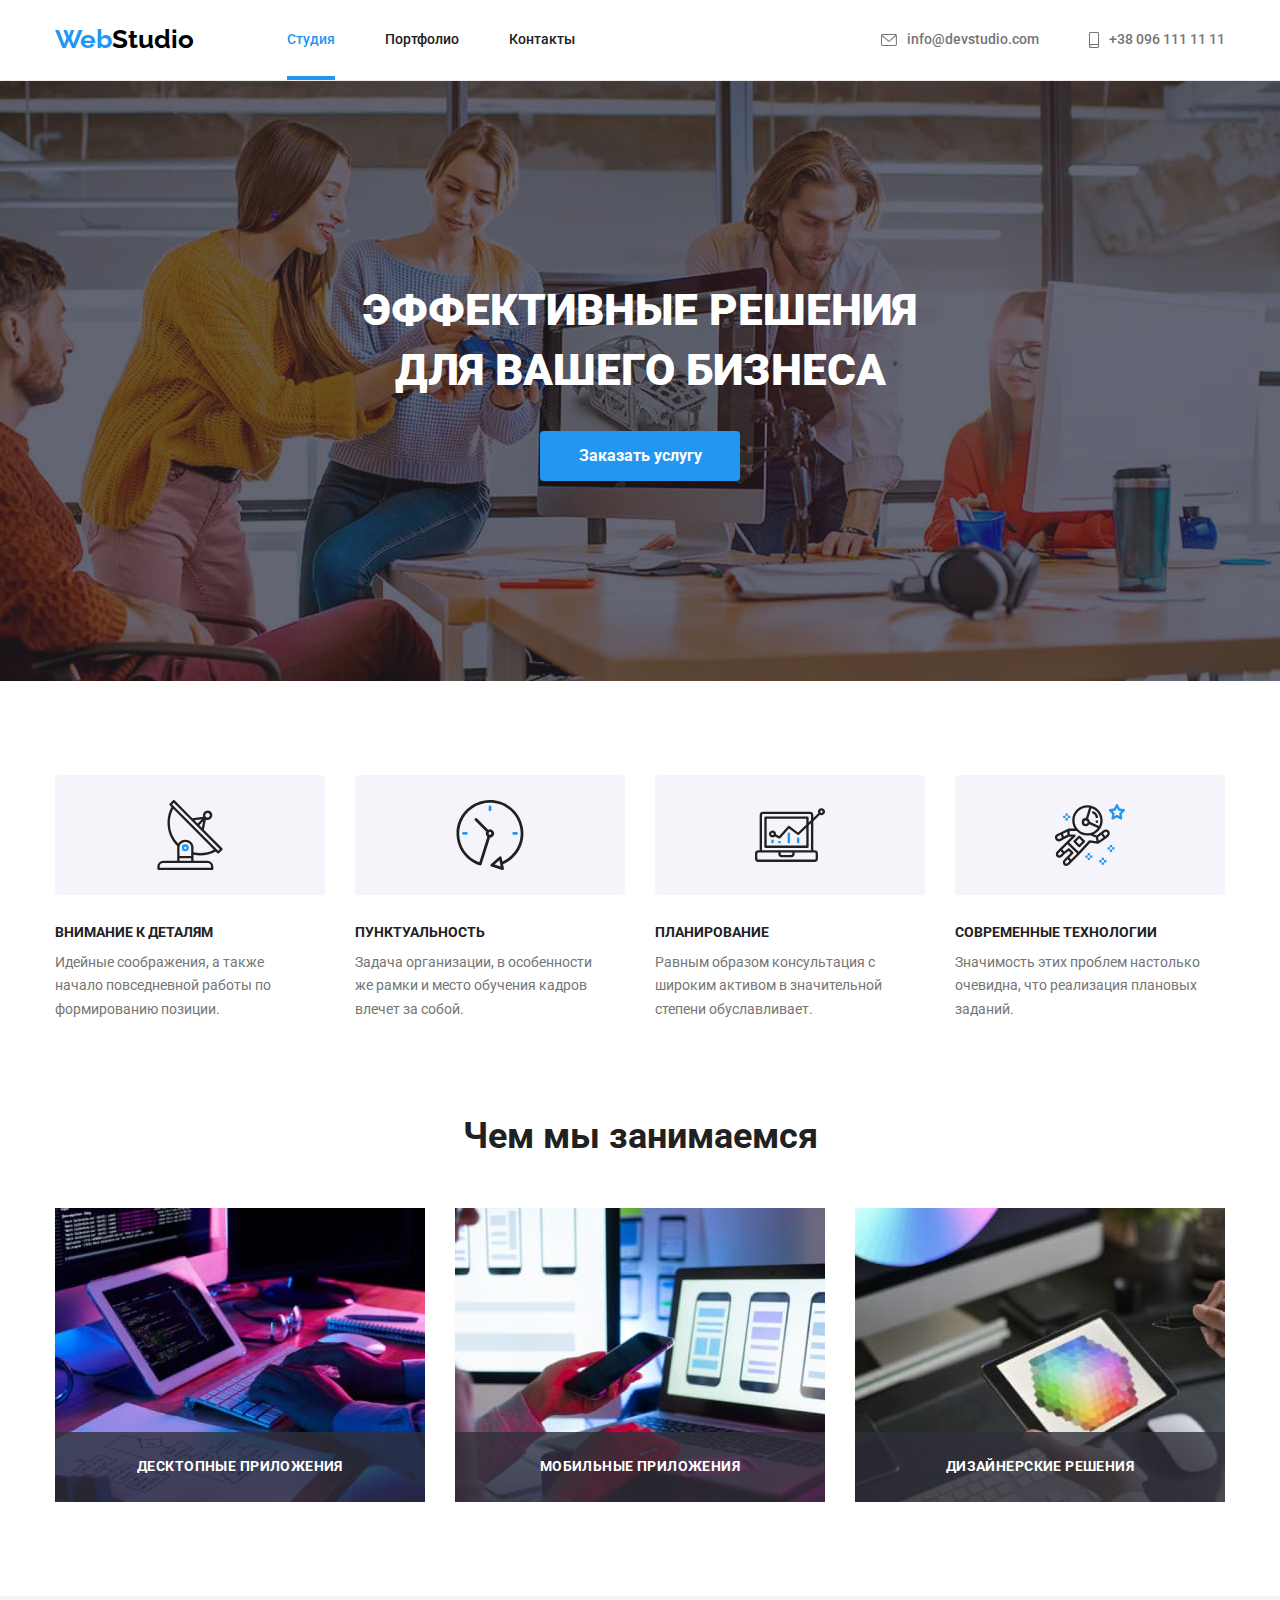
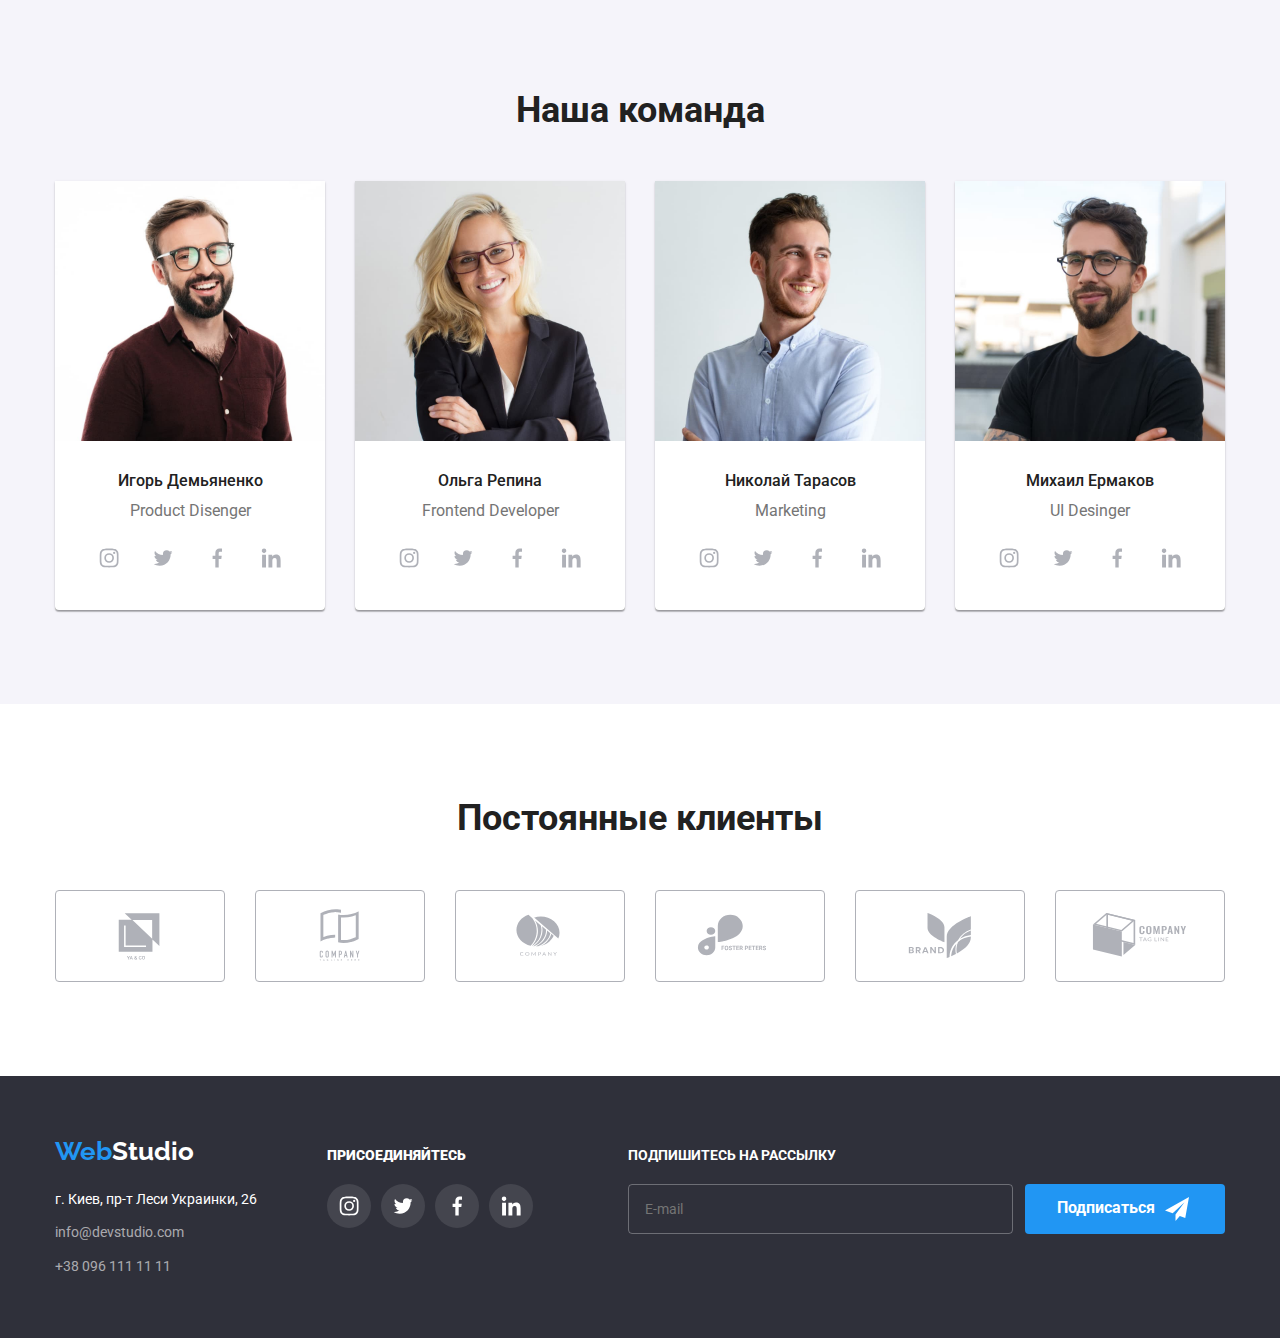
==== index.html @ d2ac19b8 "Initial commit" ====
<!DOCTYPE html>
<html lang="ru">
  <head>
    <meta charset="UTF-8" />
    <meta http-equiv="X-UA-Compatible" content="IE=edge" />
    <meta name="viewport" content="width=device-width, initial-scale=1.0" />
    <title>Studio</title>
    <link
      rel="stylesheet"
      href="https://cdnjs.cloudflare.com/ajax/libs/modern-normalize/1.0.0/modern-normalize.min.css"
    />
    <link rel="stylesheet" href="./css/main.min.css" />
    <link rel="preconnect" href="https://fonts.googleapis.com" />
    <link rel="preconnect" href="https://fonts.gstatic.com" crossorigin />
    <link
      href="https://fonts.googleapis.com/css2?family=Raleway:wght@700&family=Roboto:wght@400;500;700;900&display=swap"
      rel="stylesheet"
    />
  </head>

  <body data-body>
    <!--top line-->
    <header>
      <div class="container">
        <div class="logotype">
          <a href="./index.html" class="link"
            ><span class="logotype__logo">Web</span
            ><span class="logotype__type">Studio</span></a
          >
        </div>
        <nav class="nav">
          <ul class="nav__list list">
            <li class="nav__item">
              <a href="./index.html" class="nav__link link current">Студия</a>
            </li>
            <li class="nav__item">
              <a href="./portfolio.html" class="nav__link link">Портфолио</a>
            </li>
            <li class="nav__item">
              <a href="#" class="nav__link link">Контакты</a>
            </li>
          </ul>
        </nav>
        <ul class="contact list">
          <li class="contact__item">
            <a href="mailto:info@devstudio.com" class="contact__link link">
              <svg class="envelope">
                <use href="./imges/icons.svg#icon-envelope"></use>
              </svg>
              info@devstudio.com</a
            >
          </li>
          <li class="contact__item">
            <a href="tel:+380961111111" class="contact__link link">
              <svg class="smartphone">
                <use href="./imges/icons.svg#icon-smartphone"></use>
              </svg>
              +38 096 111 11 11</a
            >
          </li>
        </ul>
      </div>
    </header>
    <!--main-->
    <main>
      <!--hat-->
      <section class="hat">
        <div class="container">
          <h1 class="hat__title">
            Эффективные решения<br />
            для вашего бизнеса
          </h1>
          <button type="button" class="btn" data-modal-open>
            Заказать услугу
          </button>
        </div>
      </section>
      <!-- Modal window -->
      <div class="backdrop is-hidden" data-modal>
        <div class="modal">
          <p class="modal__title">Оставьте свои данные, мы вам перезвоним</p>
          <button type="button" class="icon-close-btn" data-modal-close>
            <svg width="11" height="11" class="icon-close">
              <use href="./imges/icons.svg#icon-close"></use>
            </svg>
          </button>

          <!-- modal form -->

          <form class="modal-form">
            <ul class="list">
              <li class="list__form">
                <div class="form">
                  <label for="name" class="form__lbl">Имя</label>

                  <input
                    type="text"
                    name="user-name"
                    id="name"
                    class="form__inp"
                    placeholder=" "
                    required
                  />

                  <svg class="form__input-icon">
                    <use href="./imges/icons.svg#user"></use>
                  </svg>
                </div>
              </li>
              <li class="list__form">
                <div class="form">
                  <label for="phone" class="form__lbl">Телефон</label>

                  <input
                    type="tel"
                    name="user-phone"
                    id="phone"
                    class="form__inp"
                    placeholder=" "
                    required
                  />

                  <svg class="form__input-icon">
                    <use href="./imges/icons.svg#tel"></use>
                  </svg>
                </div>
              </li>
              <li class="list__form">
                <div class="form">
                  <label for="mail" class="form__lbl">Почта</label>

                  <input
                    type="email"
                    name="user-mail"
                    id="mail"
                    class="form__inp"
                    placeholder=" "
                  />

                  <svg class="form__input-icon">
                    <use href="./imges/icons.svg#mail-1"></use>
                  </svg>
                </div>
              </li>
              <li class="list__form">
                <div class="form textarea">
                  <label for="comments" class="form__lbl">Коментарии</label>
                  <textarea
                    id="comments"
                    name="comments"
                    class="form__inp textarea"
                    placeholder="Введите текст"
                  ></textarea>
                </div>
              </li>
            </ul>
            <label class="agreement">
              <input
                type="checkbox"
                name="agreement"
                class="agreement__inp visually-hidden"
              />
              <span class="agreement__custom-check">
                <svg class="agreement__icon" width="15" height="14">
                  <use class="icon-check" href="./imges/icons.svg#birdie"></use>
                </svg>
              </span>
              <span class="agreement__txt">
                Соглашаюсь с рассылкой и принимаю
                <span
                  ><a href="#" class="agreement__link"
                    >Условия договора</a
                  ></span
                ></span
              ></label
            >
            <button type="submit" class="btn btn__sbmt">Отправить</button>
          </form>
        </div>
      </div>
      <!--peculiarities-->
      <section class="peculiarities section">
        <div class="container">
          <h2 hidden>peculiarities</h2>
          <ul class="list grid">
            <li class="grid__item">
              <div class="peculiarities__icon-bg">
                <svg class="peculiarities__icon">
                  <use href="./imges/icons.svg#icon-antenna"></use>
                </svg>
              </div>
              <h3 class="peculiarities__title">Внимание к деталям</h3>
              <p>
                Идейные соображения, а также<br />
                начало повседневной работы по формированию позиции.
              </p>
            </li>
            <li class="grid__item">
              <div class="peculiarities__icon-bg">
                <svg class="peculiarities__icon">
                  <use href="./imges/icons.svg#icon-clock"></use>
                </svg>
              </div>
              <h3 class="peculiarities__title">Пунктуальность</h3>
              <p>
                Задача организации, в особенности<br />
                же рамки и место обучения кадров<br />
                влечет за собой.
              </p>
            </li>
            <li class="grid__item">
              <div class="peculiarities__icon-bg">
                <svg class="peculiarities__icon">
                  <use href="./imges/icons.svg#icon-diagram"></use>
                </svg>
              </div>
              <h3 class="peculiarities__title">Планирование</h3>
              <p>
                Равным образом консультация с широким активом в значительной
                степени обуславливает.
              </p>
            </li>
            <li class="grid__item">
              <div class="peculiarities__icon-bg">
                <svg class="peculiarities__icon">
                  <use href="./imges/icons.svg#icon-astronaut"></use>
                </svg>
              </div>
              <h3 class="peculiarities__title">Современные технологии</h3>
              <p>
                Значимость этих проблем настолько очевидна, что реализация
                плановых заданий.
              </p>
            </li>
          </ul>
        </div>
      </section>
      <!--What are we doing-->
      <section class="doing">
        <div class="container">
          <h2 class="doing__title">Чем мы занимаемся</h2>
          <ul class="list grid">
            <li class="grid__item doing__item">
              <img
                src="./imges/what-are-we-doing/box_1.jpg"
                alt="box_1"
                width="370"
                height="294"
              />
              <p class="doing__text">Десктопные приложения</p>
            </li>
            <li class="grid__item doing__item">
              <img
                src="./imges/what-are-we-doing/box_2.jpg"
                alt="box_2"
                width="370"
                height="294"
              />
              <p class="doing__text">Мобильные приложения</p>
            </li>
            <li class="grid__item doing__item">
              <img
                src="./imges/what-are-we-doing/box_3.jpg"
                alt="box_3"
                width="370"
                height="294"
              />
              <p class="doing__text">Дизайнерские решения</p>
            </li>
          </ul>
        </div>
      </section>
      <!--our team-->
      <section class="team section">
        <div class="container">
          <h2 class="team__title">Наша команда</h2>
          <ul class="list grid">
            <li class="grid__item">
              <article class="card">
                <div class="card__thumb">
                  <img
                    src="./imges/team/img-1.jpg"
                    alt="team_1"
                    width="270"
                    height="260"
                  />
                </div>
                <div class="card__content">
                  <h3 class="card__title">Игорь Демьяненко</h3>
                  <p lang="en" class="card__txt">Product Disenger</p>
                  <ul class="social list">
                    <li class="social__item">
                      <a
                        href="instagram"
                        class="social__link"
                        aria-label="instagram"
                        ><svg class="social__icon">
                          <use
                            href="./imges/icons.svg#icon-instagram"
                          ></use></svg
                      ></a>
                    </li>
                    <li class="social__item">
                      <a
                        href="twitter"
                        class="social__link"
                        aria-label="link twitter"
                        ><svg class="social__icon">
                          <use href="./imges/icons.svg#icon-twitter"></use></svg
                      ></a>
                    </li>
                    <li class="social__item">
                      <a
                        href="facebook"
                        class="social__link"
                        aria-label="link facebook"
                        ><svg class="social__icon">
                          <use
                            href="./imges/icons.svg#icon-facebook"
                          ></use></svg
                      ></a>
                    </li>
                    <li class="social__item">
                      <a
                        href="linkedin"
                        class="social__link"
                        aria-label="link linkedin"
                        ><svg class="social__icon">
                          <use
                            href="./imges/icons.svg#icon-linkedin"
                          ></use></svg
                      ></a>
                    </li>
                  </ul>
                </div>
              </article>
            </li>
            <li class="grid__item">
              <article class="card">
                <div class="card__thumb">
                  <img
                    src="./imges/team/img-2.jpg"
                    alt="team_2"
                    width="270"
                    height="260"
                  />
                </div>
                <div class="card__content">
                  <h3 class="card__title">Ольга Репина</h3>
                  <p lang="en" class="card__txt">Frontend Developer</p>
                  <ul class="social list">
                    <li class="social__item">
                      <a
                        href="instagram"
                        class="social__link"
                        aria-label="instagram"
                        ><svg class="social__icon">
                          <use
                            href="./imges/icons.svg#icon-instagram"
                          ></use></svg
                      ></a>
                    </li>
                    <li class="social__item">
                      <a
                        href="twitter"
                        class="social__link"
                        aria-label="twitter"
                        ><svg class="social__icon">
                          <use href="./imges/icons.svg#icon-twitter"></use></svg
                      ></a>
                    </li>
                    <li class="social__item">
                      <a
                        href="facebook"
                        class="social__link"
                        aria-label="facebook"
                        ><svg class="social__icon">
                          <use
                            href="./imges/icons.svg#icon-facebook"
                          ></use></svg
                      ></a>
                    </li>
                    <li class="social__item">
                      <a
                        href="linkedin"
                        class="social__link"
                        aria-label="linkedin"
                        ><svg class="social__icon">
                          <use
                            href="./imges/icons.svg#icon-linkedin"
                          ></use></svg
                      ></a>
                    </li>
                  </ul>
                </div>
              </article>
            </li>
            <li class="grid__item">
              <article class="card">
                <div class="card__thumb">
                  <img
                    src="./imges/team/img-3.jpg"
                    alt="team_3"
                    width="270"
                    height="260"
                  />
                </div>
                <div class="card__content">
                  <h3 class="card__title">Николай Тарасов</h3>
                  <p lang="en" class="card__txt">Marketing</p>
                  <ul class="social list">
                    <li class="social__item">
                      <a
                        href="instagram"
                        class="social__link"
                        aria-label="instagram"
                        ><svg class="social__icon">
                          <use
                            href="./imges/icons.svg#icon-instagram"
                          ></use></svg
                      ></a>
                    </li>
                    <li class="social__item">
                      <a
                        href="twitter"
                        class="social__link"
                        aria-label="twitter"
                        ><svg class="social__icon">
                          <use href="./imges/icons.svg#icon-twitter"></use></svg
                      ></a>
                    </li>
                    <li class="social__item">
                      <a
                        href="facebook"
                        class="social__link"
                        aria-label="facebook"
                        ><svg class="social__icon">
                          <use
                            href="./imges/icons.svg#icon-facebook"
                          ></use></svg
                      ></a>
                    </li>
                    <li class="social__item">
                      <a
                        href="linkedin"
                        class="social__link"
                        aria-label="linkedin"
                        ><svg class="social__icon">
                          <use
                            href="./imges/icons.svg#icon-linkedin"
                          ></use></svg
                      ></a>
                    </li>
                  </ul>
                </div>
              </article>
            </li>
            <li class="grid__item">
              <article class="card">
                <div class="card__thumb">
                  <img
                    src="./imges/team/img-4.jpg"
                    alt="team_4"
                    width="270"
                    height="260"
                  />
                </div>
                <div class="card__content">
                  <h3 class="card__title">Михаил Ермаков</h3>
                  <p lang="en" class="card__txt">UI Desinger</p>
                  <ul class="social list">
                    <li class="social__item">
                      <a
                        href="instagram"
                        class="social__link"
                        aria-label="instagram"
                        ><svg class="social__icon">
                          <use
                            href="./imges/icons.svg#icon-instagram"
                          ></use></svg
                      ></a>
                    </li>
                    <li class="social__item">
                      <a
                        href="twitter"
                        class="social__link"
                        aria-label="twitter"
                        ><svg class="social__icon">
                          <use href="./imges/icons.svg#icon-twitter"></use></svg
                      ></a>
                    </li>
                    <li class="social__item">
                      <a
                        href="facebook"
                        class="social__link"
                        aria-label="facebook"
                        ><svg class="social__icon">
                          <use
                            href="./imges/icons.svg#icon-facebook"
                          ></use></svg
                      ></a>
                    </li>
                    <li class="social__item">
                      <a
                        href="linkedin"
                        class="social__link"
                        aria-label="linkedin"
                        ><svg class="social__icon">
                          <use
                            href="./imges/icons.svg#icon-linkedin"
                          ></use></svg
                      ></a>
                    </li>
                  </ul>
                </div>
              </article>
            </li>
          </ul>
        </div>
      </section>
      <!-- our clients -->
      <section class="clients section">
        <div class="container">
          <h2 class="clients__title">Постоянные клиенты</h2>
          <ul class="list grid grid__clients">
            <li class="grid__item">
              <a href="" class="clients__link" aria-label="партнер"
                ><svg class="clients__icon">
                  <use href="./imges/icons.svg#icon-logo-1"></use></svg
              ></a>
            </li>
            <li class="grid__item">
              <a href="" class="clients__link" aria-label="партнер"
                ><svg class="clients__icon">
                  <use href="./imges/icons.svg#icon-logo-2"></use></svg
              ></a>
            </li>
            <li class="grid__item">
              <a href="" class="clients__link" aria-label="партнер"
                ><svg class="clients__icon">
                  <use href="./imges/icons.svg#icon-logo-3"></use></svg
              ></a>
            </li>
            <li class="grid__item">
              <a href="" class="clients__link" aria-label="партнер"
                ><svg class="clients__icon">
                  <use href="./imges/icons.svg#icon-logo-4"></use></svg
              ></a>
            </li>
            <li class="grid__item">
              <a href="" class="clients__link" aria-label="партнер"
                ><svg class="clients__icon">
                  <use href="./imges/icons.svg#icon-logo-5"></use></svg
              ></a>
            </li>
            <li class="grid__item">
              <a href="" class="clients__link" aria-label="партнер"
                ><svg class="clients__icon">
                  <use href="./imges/icons.svg#icon-logo-6"></use></svg
              ></a>
            </li>
          </ul>
        </div>
      </section>
    </main>
    <!-- footer -->
    <footer class="foot">
      <div class="container foot__container">
        <div>
          <div class="logotype foot__logotype">
            <a href="./index.html" class="link"
              ><span class="logotype__logo">Web</span
              ><span class="logotype__type">Studio</span></a
            >
          </div>
          <address>
            <ul class="foot__list list">
              <li class="foot__adr">г. Киев, пр-т Леси Украинки, 26</li>
              <li>
                <a href="mailto:info@devstudio.com" class="foot__link link"
                  >info@devstudio.com</a
                >
              </li>
              <li>
                <a href="tel:+380961111111" class="foot__link link"
                  >+38 096 111 11 11</a
                >
              </li>
            </ul>
          </address>
        </div>
        <div class="join">
          <strong class="join__title">Присоединяйтесь</strong>
          <ul class="social list">
            <li class="social__item">
              <a href="instagram" class="social__link" aria-label="instagram"
                ><svg class="social__icon">
                  <use href="./imges/icons.svg#icon-instagram"></use></svg
              ></a>
            </li>
            <li class="social__item">
              <a href="twitter" class="social__link" aria-label="twitter"
                ><svg class="social__icon">
                  <use href="./imges/icons.svg#icon-twitter"></use></svg
              ></a>
            </li>
            <li class="social__item">
              <a href="facebook" class="social__link" aria-label="facebook"
                ><svg class="social__icon">
                  <use href="./imges/icons.svg#icon-facebook"></use></svg
              ></a>
            </li>
            <li class="social__item">
              <a href="linkedin" class="social__link" aria-label="linkedin"
                ><svg class="social__icon">
                  <use href="./imges/icons.svg#icon-linkedin"></use></svg
              ></a>
            </li>
          </ul>
        </div>
        <div class="subscribe">
          <label for="subscribe" class="subscribe__title"
            >Подпишитесь на рассылку</label
          >
          <form>
            <ul class="subscribe__list list">
              <li>
                <input
                  class="subscribe__mail"
                  type="email"
                  name="user-mail"
                  id="subscribe"
                  placeholder="E-mail"
                  required
                />
              </li>
              <li>
                <button type="submit" class="btn btn__subscribe">
                  <span>Подписаться</span>
                  <svg class="btn__icon">
                    <use href="./imges/icons.svg#icon-send"></use>
                  </svg>
                </button>
              </li>
            </ul>
          </form>
        </div>
      </div>
    </footer>
    <script src="./js/modal.js"></script>
  </body>
</html>
---- css/main.min.css ----
:root{--bcg-dark: #2F303A;--bcg-light: #F5F4FA;--titl-cl: #212121;--txt-cl: #757575;--accent: #2196F3;--primery-cl: #FFFFFF;--accent-second: #000000;--btn-hover: #188CE8;--icon-cl: #AFB1B8;--gr-cl: rgba(47, 48, 58, 0.4);--modal-br-cl: rgba(33, 33, 33, 0.2);--item: 3;--card-gap: 30px}.grid{display:-webkit-box;display:-ms-flexbox;display:flex;-ms-flex-wrap:wrap;flex-wrap:wrap;gap:var(--card-gap)}.grid__item{-ms-flex-preferred-size:calc((100% - ((var(--item)) - 1)*var(--card-gap))/var(--item));flex-basis:calc((100% - ((var(--item)) - 1)*var(--card-gap))/var(--item));background-color:var(--primery-cl)}.visually-hidden{position:absolute;white-space:nowrap;width:1px;height:1px;overflow:hidden;border:0;padding:0;clip:rect(0 0 0 0);-webkit-clip-path:inset(50%);clip-path:inset(50%);margin:-1px}.link{text-decoration:none}.list{list-style:none;padding-left:0}h1,h2,h3,p,ul{margin:0}.no-scroll{overflow:hidden}img{display:block;max-width:100%;height:auto}.container{width:1200px;margin:0 auto;padding-left:15px;padding-right:15px}.section{padding-top:94px;padding-bottom:94px}body{font-family:Roboto,sans-serif;font-weight:400;font-size:14px;line-height:1.7;color:var(--txt-cl)}.btn{display:block;color:var(--primery-cl);background-color:var(--accent);font-weight:700;font-size:16px;line-height:1.9;width:200px;height:50px;margin-left:auto;margin-right:auto;padding:10px 32px;border-radius:4px;border:none;-webkit-transition-property:background-color;transition-property:background-color;-webkit-transition-duration:250ms;transition-duration:250ms;-webkit-transition-timing-function:cubic-bezier(0.4, 0, 0.2, 1);transition-timing-function:cubic-bezier(0.4, 0, 0.2, 1)}.btn:hover,.btn:focus{background-color:var(--btn-hover);cursor:pointer}.btn__icon{width:24px;height:24px;fill:var(--primery-cl)}.btn__sbmt{margin:30px auto;padding:10px 55px}.btn__subscribe{display:-webkit-box;display:-ms-flexbox;display:flex;-webkit-box-align:center;-ms-flex-align:center;align-items:center;gap:10px}.backdrop{position:fixed;top:0;left:0;width:100%;height:100%;background-color:rgba(0,0,0,.1);opacity:1;-webkit-transition-property:opacity,visibility;transition-property:opacity,visibility;-webkit-transition-duration:250ms;transition-duration:250ms;-webkit-transition-timing-function:cubic-bezier(0.4, 0, 0.2, 1);transition-timing-function:cubic-bezier(0.4, 0, 0.2, 1)}.backdrop.is-hidden{opacity:0;visibility:hidden;pointer-events:none}.modal{position:absolute;top:50%;left:50%;-webkit-transform:translate(-50%, -50%);transform:translate(-50%, -50%);width:528px;height:581px;padding:40px;background-color:var(--primery-cl);-webkit-box-shadow:0px 4px 4px rgba(0,0,0,.25);box-shadow:0px 4px 4px rgba(0,0,0,.25);border-radius:4px}.modal__title{margin-bottom:30px;font-weight:700;font-size:20px;line-height:1.15;text-align:center;letter-spacing:.03em;color:var(--titl-cl)}.icon-close-btn{position:absolute;top:0;right:0;width:30px;height:30px;margin:8px;display:-webkit-box;display:-ms-flexbox;display:flex;-webkit-box-pack:center;-ms-flex-pack:center;justify-content:center;-webkit-box-align:center;-ms-flex-align:center;align-items:center;padding:0;fill:#000;background-color:var(--primery-cl);border-radius:50%;border:1px solid rgba(0,0,0,.1);-webkit-transition-property:fill;transition-property:fill;-webkit-transition-duration:250ms;transition-duration:250ms;-webkit-transition-timing-function:cubic-bezier(0.4, 0, 0.2, 1);transition-timing-function:cubic-bezier(0.4, 0, 0.2, 1)}.icon-close-btn:hover>.icon-close,.icon-close-btn:focus>.icon-close{fill:var(--btn-hover);cursor:pointer}.modal-form{position:relative}.form{position:relative;width:100%;height:40px}.form__lbl{position:absolute;top:-20px;left:0;z-index:1;font-size:12px}.list__form:not(last-child){margin-bottom:28px}.form__inp{width:100%;height:100%;padding-left:42px;border:1px solid var(--modal-br-cl);border-radius:4px;-webkit-transition-property:border;transition-property:border;-webkit-transition-duration:250ms;transition-duration:250ms;-webkit-transition-timing-function:cubic-bezier(0.4, 0, 0.2, 1);transition-timing-function:cubic-bezier(0.4, 0, 0.2, 1)}.form__inp:not(:-moz-placeholder-shown){border-color:var(--btn-hover);outline:rgba(0,0,0,0)}.form__inp:not(:-ms-input-placeholder){border-color:var(--btn-hover);outline:rgba(0,0,0,0)}.form__inp:hover,.form__inp:focus,.form__inp:not(:placeholder-shown){border-color:var(--btn-hover);outline:rgba(0,0,0,0)}.form__inp:hover+.form__input-icon,.form__inp:focus+.form__input-icon{fill:var(--btn-hover)}.form__input-icon{position:absolute;z-index:2;top:50%;left:12px;-webkit-transform:translateY(-50%);transform:translateY(-50%);width:18px;height:18px;-webkit-transition-property:fill;transition-property:fill;-webkit-transition-duration:250ms;transition-duration:250ms;-webkit-transition-timing-function:cubic-bezier(0.4, 0, 0.2, 1);transition-timing-function:cubic-bezier(0.4, 0, 0.2, 1)}.form.textarea{height:120px}.form__inp.textarea{height:100%;resize:none;padding:12px 16px}.agreement{margin-top:20px;height:24px;display:-webkit-box;display:-ms-flexbox;display:flex;-webkit-box-pack:center;-ms-flex-pack:center;justify-content:center;-webkit-box-align:center;-ms-flex-align:center;align-items:center;gap:5px}.agreement__txt{Font-size:14px;Line-height:1.7}.agreement__custom-check{display:-webkit-inline-box;display:-ms-inline-flexbox;display:inline-flex;-webkit-box-pack:center;-ms-flex-pack:center;justify-content:center;-webkit-box-align:center;-ms-flex-align:center;align-items:center;width:16px;height:15px;background-color:rgba(0,0,0,0);border:2px solid var(--titl-cl);border-radius:2px;-webkit-transition-property:border-color;transition-property:border-color;-webkit-transition-duration:250ms;transition-duration:250ms;-webkit-transition-timing-function:cubic-bezier(0.4, 0, 0.2, 1);transition-timing-function:cubic-bezier(0.4, 0, 0.2, 1)}.icon-check{fill:var(--primery-cl)}.agreement__inp:checked+.agreement__custom-check{background-color:var(--btn-hover);border:none}.agreement__inp:hover+.agreement__custom-check,.agreement__inp:focus+.agreement__custom-check{border-color:var(--btn-hover)}.agreement__link{color:var(--accent)}.logotype{margin-right:93px;font-family:"Raleway";font-style:normal;font-weight:700;font-size:26px;line-height:1.2}.logotype__logo{color:var(--accent)}.logotype__type{color:var(--accent-second)}.nav__list,.contact{font-weight:500;font-size:14px;line-height:1.14;display:-webkit-box;display:-ms-flexbox;display:flex;margin-top:0;margin-bottom:0}.contact__item{padding-top:32px;padding-bottom:32px}.contact__item:focus,.contact__item:hover{color:var(--accent);cursor:pointer}.nav__item:not(:last-child){margin-right:50px}.nav__item{position:relative;padding-top:32px;padding-bottom:32px}.nav__link{display:block;color:var(--titl-cl);-webkit-transition-property:color;transition-property:color;-webkit-transition-duration:250ms;transition-duration:250ms;-webkit-transition-timing-function:cubic-bezier(0.4, 0, 0.2, 1);transition-timing-function:cubic-bezier(0.4, 0, 0.2, 1)}.nav__link.current,.nav__link:hover,.nav__link:focus{color:var(--accent);cursor:pointer}.nav__link::after{content:"";display:none;width:100%;height:4px;position:absolute;bottom:0;background-color:var(--accent)}.current.nav__link::after{display:block}.contact{margin-left:auto}.contact__item:last-child{margin-left:50px}.contact__link{display:-webkit-box;display:-ms-flexbox;display:flex;-webkit-box-align:center;-ms-flex-align:center;align-items:center;color:inherit;-webkit-transition-property:color;transition-property:color;-webkit-transition-duration:250ms;transition-duration:250ms;-webkit-transition-timing-function:cubic-bezier(0.4, 0, 0.2, 1);transition-timing-function:cubic-bezier(0.4, 0, 0.2, 1);-webkit-transition-property:fill;transition-property:fill;transition-duration:250ms;transition-timing-function:cubic-bezier(0.4, 0, 0.2, 1)}.envelope{width:16px;height:12px;margin-right:10px;fill:currentColor}.smartphone{width:10px;height:16px;margin-right:10px;fill:currentColor}.social{display:-webkit-box;display:-ms-flexbox;display:flex;-webkit-box-pack:center;-ms-flex-pack:center;justify-content:center}.social__item:not(:last-child){margin-right:10px}.social__icon{width:20px;height:20px}.social__link{display:-webkit-box;display:-ms-flexbox;display:flex;-webkit-box-pack:center;-ms-flex-pack:center;justify-content:center;-webkit-box-align:center;-ms-flex-align:center;align-items:center;width:44px;height:44px;border-radius:50%;fill:var(--icon-cl);-webkit-transition-property:background-color;transition-property:background-color;-webkit-transition-duration:250ms;transition-duration:250ms;-webkit-transition-timing-function:cubic-bezier(0.4, 0, 0.2, 1);transition-timing-function:cubic-bezier(0.4, 0, 0.2, 1)}.social__link:hover,.social__link:focus,.foot .social__link:hover,.foot .social__link:focus{background-color:var(--accent);fill:var(--primery-cl)}.subscribe{margin-left:auto}.subscribe__title{display:block;padding-top:12px;margin-bottom:20px;color:var(--primery-cl);font-weight:700;font-size:14px;line-height:1.14;text-transform:uppercase}.subscribe__list{display:-webkit-box;display:-ms-flexbox;display:flex;-webkit-box-align:center;-ms-flex-align:center;align-items:center;gap:12px}.subscribe__mail{width:385px;height:50px;padding:12px 16px;border:1px solid rgba(255,255,255,.3);border-radius:4px;color:var(--primery-cl);background-color:rgba(0,0,0,0);-webkit-transition-property:border-color;transition-property:border-color;-webkit-transition-duration:250ms;transition-duration:250ms;-webkit-transition-timing-function:cubic-bezier(0.4, 0, 0.2, 1);transition-timing-function:cubic-bezier(0.4, 0, 0.2, 1)}.subscribe__mail:hover,.subscribe__mail:focus{border-color:var(--btn-hover);outline:rgba(0,0,0,0)}header{border-bottom:1px solid #ececec}header>.container{display:-webkit-box;display:-ms-flexbox;display:flex;-webkit-box-align:center;-ms-flex-align:center;align-items:center}.hat{padding-top:200px;padding-bottom:200px;text-align:center;max-width:1600px;margin-left:auto;margin-right:auto;background-color:var(--bcg-dark);background-image:-webkit-gradient(linear, left top, left bottom, from(var(--gr-cl)), to(var(--gr-cl))),url(../imges/hat/Img.jpg);background-image:linear-gradient(var(--gr-cl), var(--gr-cl)),url(../imges/hat/Img.jpg);background-position:center}.hat__title{color:var(--primery-cl);font-weight:900;font-size:44px;line-height:1.36;text-transform:uppercase;margin-bottom:30px}.peculiarities{--item: 4}.peculiarities__title{margin-bottom:10px;font-weight:700;font-size:14px;line-height:1.14;text-transform:uppercase;color:var(--titl-cl)}.peculiarities__icon-bg{display:-webkit-box;display:-ms-flexbox;display:flex;-webkit-box-align:center;-ms-flex-align:center;align-items:center;-webkit-box-pack:center;-ms-flex-pack:center;justify-content:center;height:120px;width:100%;margin-bottom:30px;background-color:var(--bcg-light);border-radius:4px}.peculiarities__icon{width:70px;height:70px}.doing{padding-bottom:94px}.doing__title{font-weight:700;font-size:36px;line-height:1.16;text-align:center;color:var(--titl-cl);margin-bottom:50px}.doing__item{position:relative}.doing__text{display:-webkit-box;display:-ms-flexbox;display:flex;-webkit-box-pack:center;-ms-flex-pack:center;justify-content:center;-webkit-box-align:center;-ms-flex-align:center;align-items:center;position:absolute;bottom:0;width:100%;height:70px;color:var(--primery-cl);font-weight:700;font-size:14px;line-height:1.1;letter-spacing:.03em;text-transform:uppercase;background-color:rgba(47,48,58,.8)}.team{--item: 4;background-color:var(--bcg-light)}.team__title{font-weight:700;font-size:36px;line-height:1.16;text-align:center;color:var(--titl-cl);margin-bottom:50px}.team .card{-webkit-box-shadow:0px 1px 3px rgba(0,0,0,.12),0px 1px 1px rgba(0,0,0,.14),0px 2px 1px rgba(0,0,0,.2);box-shadow:0px 1px 3px rgba(0,0,0,.12),0px 1px 1px rgba(0,0,0,.14),0px 2px 1px rgba(0,0,0,.2);border-radius:0px 0px 4px 4px}.card__content{text-align:center;padding-top:var(--card-gap);padding-bottom:var(--card-gap)}.card__title{font-weight:500;font-size:16px;line-height:1.2;color:var(--titl-cl)}.card__txt{font-weight:400;font-size:16px;line-height:1.2;margin-top:10px;margin-bottom:16px}.clients{--item: 6}.clients__title{margin-bottom:50px;font-weight:700;font-size:36px;line-height:1.16;text-align:center;color:var(--titl-cl)}.clients__icon{width:106px;height:60px;fill:currentColor}.clients__link{display:-webkit-box;display:-ms-flexbox;display:flex;-webkit-box-pack:center;-ms-flex-pack:center;justify-content:center;-webkit-box-align:center;-ms-flex-align:center;align-items:center;height:92px;color:var(--icon-cl);border:1px solid var(--icon-cl);border-radius:4px;-webkit-transition-property:сolor,border-color;transition-property:сolor,border-color;-webkit-transition-duration:250ms;transition-duration:250ms;-webkit-transition-timing-function:cubic-bezier(0.4, 0, 0.2, 1);transition-timing-function:cubic-bezier(0.4, 0, 0.2, 1)}.clients__link:hover,.clients__link:focus{color:var(--accent);border-color:var(--accent)}.foot{background-color:var(--bcg-dark);padding-top:60px;padding-bottom:60px}.foot__container{display:-webkit-box;display:-ms-flexbox;display:flex}.foot__logotype{margin:0;padding-bottom:20px}.foot .logotype__type{color:var(--primery-cl)}.foot__adr,.foot__link{font-style:normal;font-weight:400;font-size:14px;line-height:24px}.foot__list>li:not(:last-child){margin-bottom:9px}.foot__adr{color:var(--primery-cl)}.foot__link{color:rgba(255,255,255,.6)}.foot__link:hover,.foot__link:focus{color:var(--accent);cursor:pointer}.join{margin-left:70px;color:var(--primery-cl);font-weight:700;font-size:14px;line-height:1.14;text-transform:uppercase}.join__title{display:block;padding-top:12px;margin-bottom:20px}.foot .social__link{fill:var(--primery-cl);background-color:rgba(255,255,255,.1)}.filters{display:-webkit-box;display:-ms-flexbox;display:flex;-webkit-box-pack:center;-ms-flex-pack:center;justify-content:center;margin:0 auto;padding-bottom:16px;width:610px}.filters__item:not(:last-child){margin-right:8px}.filters__btn{font-weight:500;font-size:16px;line-height:1.6;color:var(--titl-cl);background-color:var(--bcg-light);border:none;border-radius:4px;padding:6px 22px;-webkit-transition-property:сolor,background-color,-webkit-box-shadow;transition-property:сolor,background-color,-webkit-box-shadow;transition-property:сolor,background-color,box-shadow;transition-property:сolor,background-color,box-shadow,-webkit-box-shadow;-webkit-transition-duration:250ms;transition-duration:250ms;-webkit-transition-timing-function:cubic-bezier(0.4, 0, 0.2, 1);transition-timing-function:cubic-bezier(0.4, 0, 0.2, 1)}.filters__btn.current,.filters__btn:hover,.filters__btn:focus{color:var(--primery-cl);background-color:var(--btn-hover)}.filters__btn:hover,.filters__btn:focus{-webkit-box-shadow:0px 3px 1px rgba(0,0,0,.1),0px 1px 2px rgba(0,0,0,.08),0px 2px 2px rgba(0,0,0,.12);box-shadow:0px 3px 1px rgba(0,0,0,.1),0px 1px 2px rgba(0,0,0,.08),0px 2px 2px rgba(0,0,0,.12);cursor:pointer}.galary{padding-top:34px}.galary__card-content{padding:20px 24px;border:1px solid #eee}.galary__title{font-weight:700;font-size:18px;line-height:2;color:var(--titl-cl);margin:0}.galary__txt{font-weight:400;font-size:16px;line-height:1.9;margin-top:4px}.galary .card{-webkit-transition-property:-webkit-box-shadow;transition-property:-webkit-box-shadow;transition-property:box-shadow;transition-property:box-shadow, -webkit-box-shadow;-webkit-transition-duration:250ms;transition-duration:250ms;-webkit-transition-timing-function:cubic-bezier(0.4, 0, 0.2, 1);transition-timing-function:cubic-bezier(0.4, 0, 0.2, 1)}.card__thumb{position:relative;overflow:hidden}.thumb__txt{position:absolute;bottom:0;width:100%;height:100%;-webkit-transform:translateY(101%);transform:translateY(101%);display:inline-block;padding:63px 24px;text-align:center;font-size:18px;line-height:1.55;color:var(--primery-cl);background:rgba(33,150,243,.9);-webkit-transition-property:-webkit-transform;transition-property:-webkit-transform;transition-property:transform;transition-property:transform, -webkit-transform;-webkit-transition-duration:250ms;transition-duration:250ms;-webkit-transition-timing-function:cubic-bezier(0.4, 0, 0.2, 1);transition-timing-function:cubic-bezier(0.4, 0, 0.2, 1)}.galary .card:hover .thumb__txt,.galary .card:focus .thumb__txt{-webkit-transform:translateY(0);transform:translateY(0)}.galary .card:hover,.galary .card:focus{-webkit-box-shadow:0px 1px 1px rgba(0,0,0,.12),0px 4px 4px rgba(0,0,0,.06),1px 4px 6px rgba(0,0,0,.16);box-shadow:0px 1px 1px rgba(0,0,0,.12),0px 4px 4px rgba(0,0,0,.06),1px 4px 6px rgba(0,0,0,.16)}/*# sourceMappingURL=main.min.css.map */
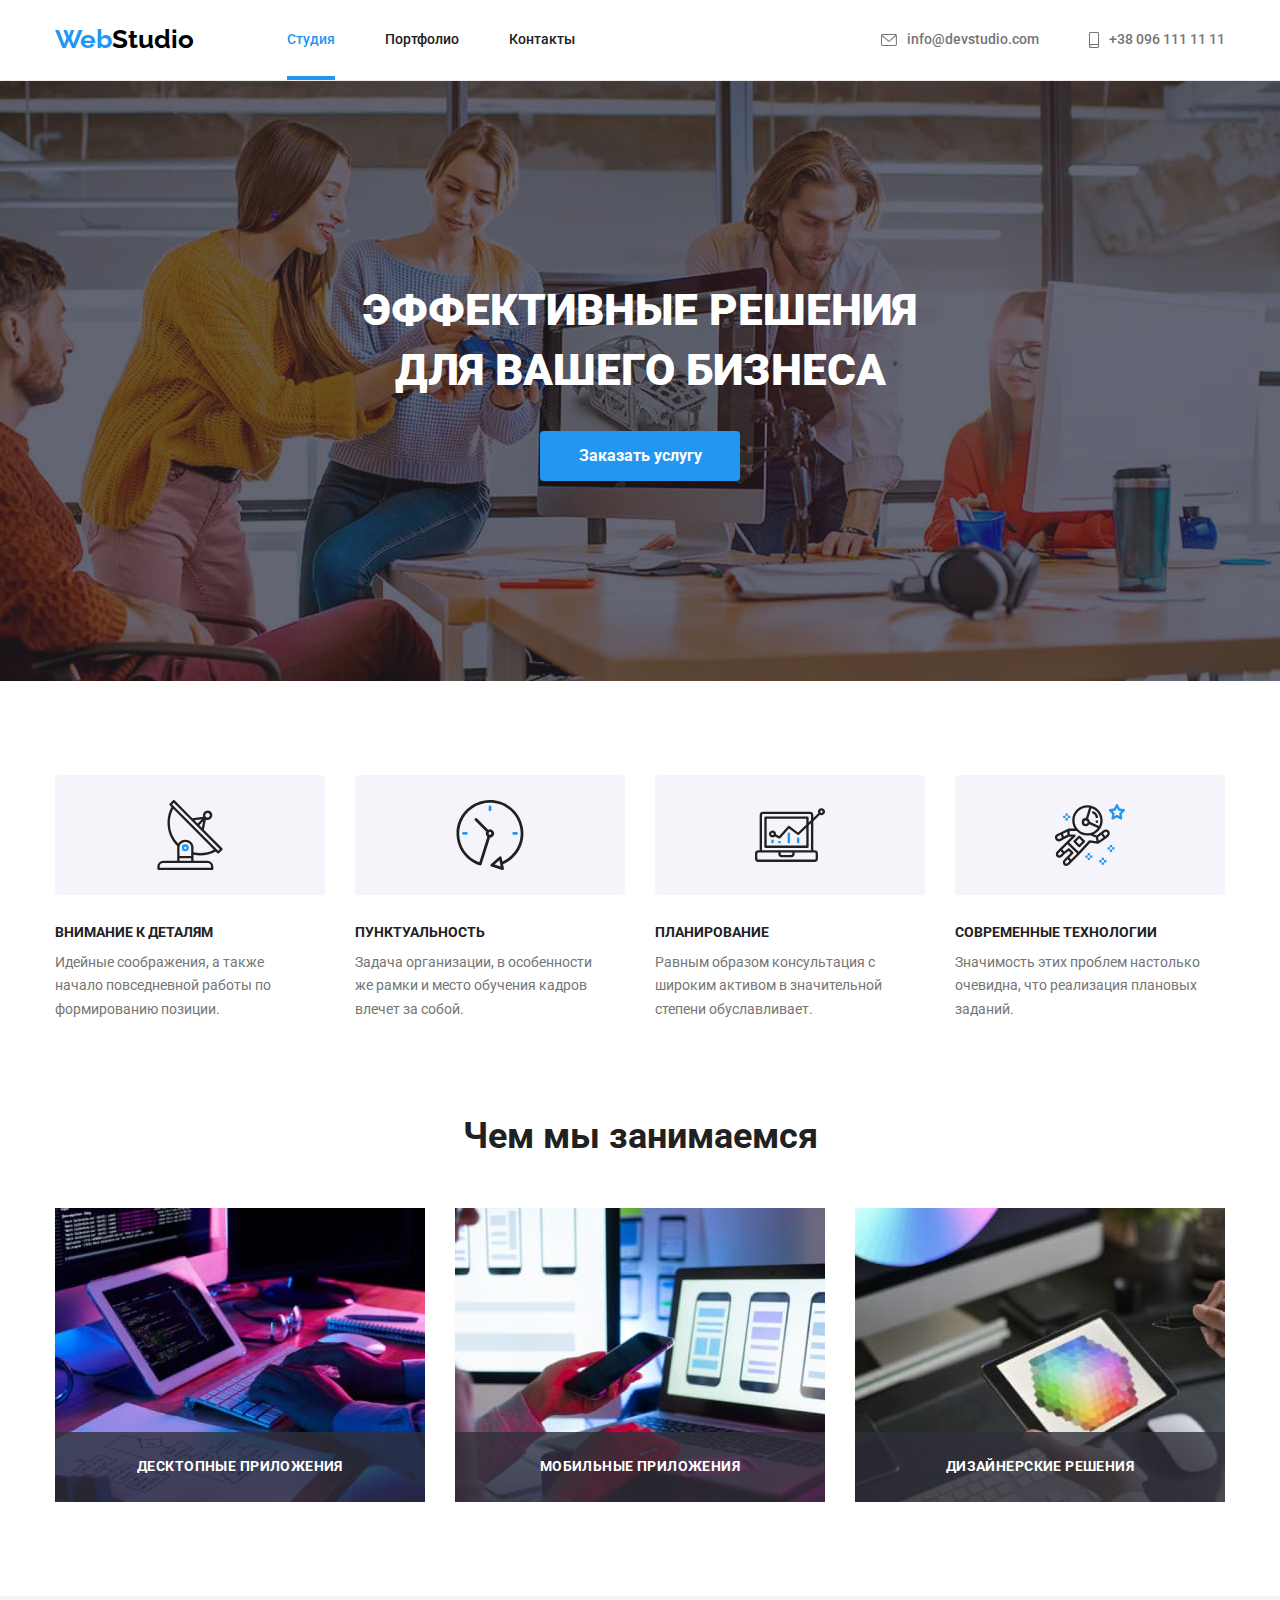
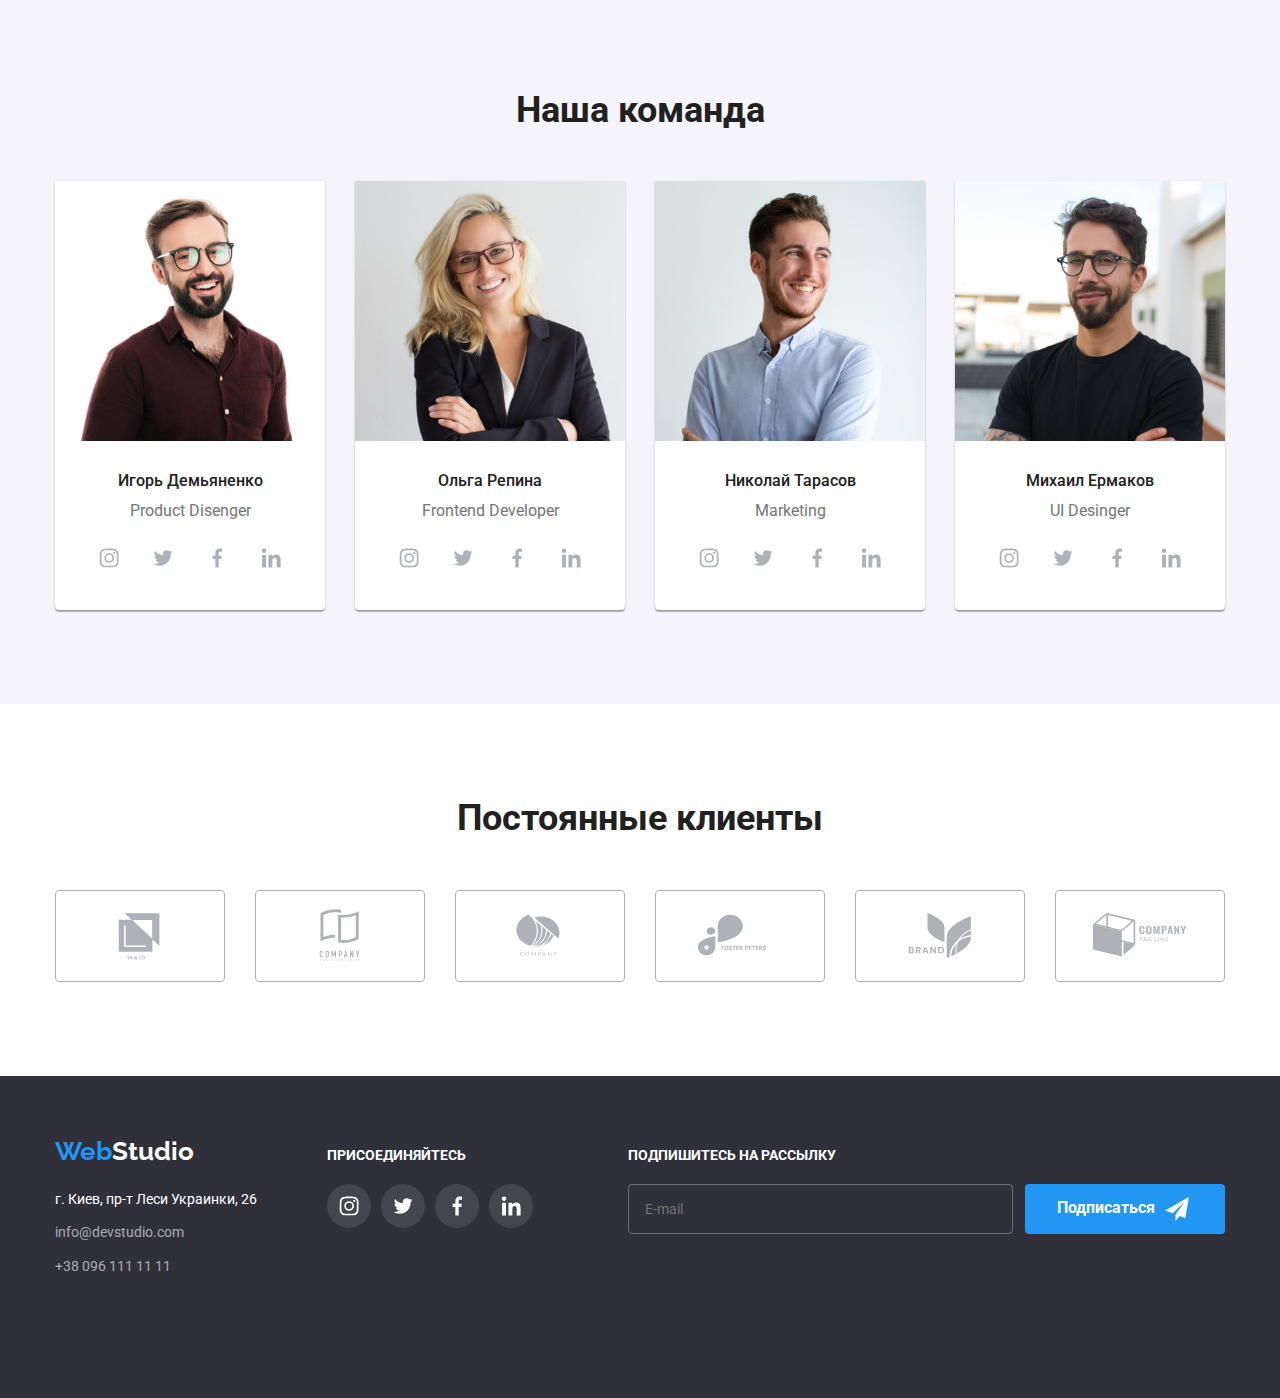
==== commit d9ad11d9: "half eight" ====
--- a/index.html
+++ b/index.html
@@ -20,8 +20,9 @@
 
   <body data-body>
     <!--top line-->
+
     <header>
-      <div class="container">
+      <div class="container header">
         <div class="logotype">
           <a href="./index.html" class="link"
             ><span class="logotype__logo">Web</span
@@ -59,11 +60,22 @@
             >
           </li>
         </ul>
+        <button class="menu-btn" type="button">
+          <svg class="menu-btn__svg" width="40" height="40">
+            <use class="menu__open" href="./imges/icons.svg#menu-icon"></use>
+            <use
+              class="menu__closed"
+              href="./imges/icons.svg#close-menu-icon"
+            ></use>
+          </svg>
+        </button>
       </div>
     </header>
+
     <!--main-->
     <main>
       <!--hat-->
+
       <section class="hat">
         <div class="container">
           <h1 class="hat__title">
@@ -75,6 +87,7 @@
           </button>
         </div>
       </section>
+
       <!-- Modal window -->
       <div class="backdrop is-hidden" data-modal>
         <div class="modal">
@@ -281,7 +294,7 @@
                   <img
                     src="./imges/team/img-1.jpg"
                     alt="team_1"
-                    width="270"
+                    width="100%"
                     height="260"
                   />
                 </div>
@@ -341,7 +354,7 @@
                   <img
                     src="./imges/team/img-2.jpg"
                     alt="team_2"
-                    width="270"
+                    width="100%"
                     height="260"
                   />
                 </div>
@@ -401,7 +414,7 @@
                   <img
                     src="./imges/team/img-3.jpg"
                     alt="team_3"
-                    width="270"
+                    width="100%"
                     height="260"
                   />
                 </div>
@@ -461,7 +474,7 @@
                   <img
                     src="./imges/team/img-4.jpg"
                     alt="team_4"
-                    width="270"
+                    width="100%"
                     height="260"
                   />
                 </div>
@@ -566,7 +579,7 @@
     <!-- footer -->
     <footer class="foot">
       <div class="container foot__container">
-        <div>
+        <div class="tablet-position">
           <div class="logotype foot__logotype">
             <a href="./index.html" class="link"
               ><span class="logotype__logo">Web</span
@@ -618,13 +631,14 @@
             </li>
           </ul>
         </div>
+
         <div class="subscribe">
           <label for="subscribe" class="subscribe__title"
             >Подпишитесь на рассылку</label
           >
           <form>
             <ul class="subscribe__list list">
-              <li>
+              <li class="subscribe__list--item">
                 <input
                   class="subscribe__mail"
                   type="email"
--- a/css/main.min.css
+++ b/css/main.min.css
@@ -1 +1 @@
-:root{--bcg-dark: #2F303A;--bcg-light: #F5F4FA;--titl-cl: #212121;--txt-cl: #757575;--accent: #2196F3;--primery-cl: #FFFFFF;--accent-second: #000000;--btn-hover: #188CE8;--icon-cl: #AFB1B8;--gr-cl: rgba(47, 48, 58, 0.4);--modal-br-cl: rgba(33, 33, 33, 0.2);--item: 3;--card-gap: 30px}.grid{display:-webkit-box;display:-ms-flexbox;display:flex;-ms-flex-wrap:wrap;flex-wrap:wrap;gap:var(--card-gap)}.grid__item{-ms-flex-preferred-size:calc((100% - ((var(--item)) - 1)*var(--card-gap))/var(--item));flex-basis:calc((100% - ((var(--item)) - 1)*var(--card-gap))/var(--item));background-color:var(--primery-cl)}.visually-hidden{position:absolute;white-space:nowrap;width:1px;height:1px;overflow:hidden;border:0;padding:0;clip:rect(0 0 0 0);-webkit-clip-path:inset(50%);clip-path:inset(50%);margin:-1px}.link{text-decoration:none}.list{list-style:none;padding-left:0}h1,h2,h3,p,ul{margin:0}.no-scroll{overflow:hidden}img{display:block;max-width:100%;height:auto}.container{width:1200px;margin:0 auto;padding-left:15px;padding-right:15px}.section{padding-top:94px;padding-bottom:94px}body{font-family:Roboto,sans-serif;font-weight:400;font-size:14px;line-height:1.7;color:var(--txt-cl)}.btn{display:block;color:var(--primery-cl);background-color:var(--accent);font-weight:700;font-size:16px;line-height:1.9;width:200px;height:50px;margin-left:auto;margin-right:auto;padding:10px 32px;border-radius:4px;border:none;-webkit-transition-property:background-color;transition-property:background-color;-webkit-transition-duration:250ms;transition-duration:250ms;-webkit-transition-timing-function:cubic-bezier(0.4, 0, 0.2, 1);transition-timing-function:cubic-bezier(0.4, 0, 0.2, 1)}.btn:hover,.btn:focus{background-color:var(--btn-hover);cursor:pointer}.btn__icon{width:24px;height:24px;fill:var(--primery-cl)}.btn__sbmt{margin:30px auto;padding:10px 55px}.btn__subscribe{display:-webkit-box;display:-ms-flexbox;display:flex;-webkit-box-align:center;-ms-flex-align:center;align-items:center;gap:10px}.backdrop{position:fixed;top:0;left:0;width:100%;height:100%;background-color:rgba(0,0,0,.1);opacity:1;-webkit-transition-property:opacity,visibility;transition-property:opacity,visibility;-webkit-transition-duration:250ms;transition-duration:250ms;-webkit-transition-timing-function:cubic-bezier(0.4, 0, 0.2, 1);transition-timing-function:cubic-bezier(0.4, 0, 0.2, 1)}.backdrop.is-hidden{opacity:0;visibility:hidden;pointer-events:none}.modal{position:absolute;top:50%;left:50%;-webkit-transform:translate(-50%, -50%);transform:translate(-50%, -50%);width:528px;height:581px;padding:40px;background-color:var(--primery-cl);-webkit-box-shadow:0px 4px 4px rgba(0,0,0,.25);box-shadow:0px 4px 4px rgba(0,0,0,.25);border-radius:4px}.modal__title{margin-bottom:30px;font-weight:700;font-size:20px;line-height:1.15;text-align:center;letter-spacing:.03em;color:var(--titl-cl)}.icon-close-btn{position:absolute;top:0;right:0;width:30px;height:30px;margin:8px;display:-webkit-box;display:-ms-flexbox;display:flex;-webkit-box-pack:center;-ms-flex-pack:center;justify-content:center;-webkit-box-align:center;-ms-flex-align:center;align-items:center;padding:0;fill:#000;background-color:var(--primery-cl);border-radius:50%;border:1px solid rgba(0,0,0,.1);-webkit-transition-property:fill;transition-property:fill;-webkit-transition-duration:250ms;transition-duration:250ms;-webkit-transition-timing-function:cubic-bezier(0.4, 0, 0.2, 1);transition-timing-function:cubic-bezier(0.4, 0, 0.2, 1)}.icon-close-btn:hover>.icon-close,.icon-close-btn:focus>.icon-close{fill:var(--btn-hover);cursor:pointer}.modal-form{position:relative}.form{position:relative;width:100%;height:40px}.form__lbl{position:absolute;top:-20px;left:0;z-index:1;font-size:12px}.list__form:not(last-child){margin-bottom:28px}.form__inp{width:100%;height:100%;padding-left:42px;border:1px solid var(--modal-br-cl);border-radius:4px;-webkit-transition-property:border;transition-property:border;-webkit-transition-duration:250ms;transition-duration:250ms;-webkit-transition-timing-function:cubic-bezier(0.4, 0, 0.2, 1);transition-timing-function:cubic-bezier(0.4, 0, 0.2, 1)}.form__inp:not(:-moz-placeholder-shown){border-color:var(--btn-hover);outline:rgba(0,0,0,0)}.form__inp:not(:-ms-input-placeholder){border-color:var(--btn-hover);outline:rgba(0,0,0,0)}.form__inp:hover,.form__inp:focus,.form__inp:not(:placeholder-shown){border-color:var(--btn-hover);outline:rgba(0,0,0,0)}.form__inp:hover+.form__input-icon,.form__inp:focus+.form__input-icon{fill:var(--btn-hover)}.form__input-icon{position:absolute;z-index:2;top:50%;left:12px;-webkit-transform:translateY(-50%);transform:translateY(-50%);width:18px;height:18px;-webkit-transition-property:fill;transition-property:fill;-webkit-transition-duration:250ms;transition-duration:250ms;-webkit-transition-timing-function:cubic-bezier(0.4, 0, 0.2, 1);transition-timing-function:cubic-bezier(0.4, 0, 0.2, 1)}.form.textarea{height:120px}.form__inp.textarea{height:100%;resize:none;padding:12px 16px}.agreement{margin-top:20px;height:24px;display:-webkit-box;display:-ms-flexbox;display:flex;-webkit-box-pack:center;-ms-flex-pack:center;justify-content:center;-webkit-box-align:center;-ms-flex-align:center;align-items:center;gap:5px}.agreement__txt{Font-size:14px;Line-height:1.7}.agreement__custom-check{display:-webkit-inline-box;display:-ms-inline-flexbox;display:inline-flex;-webkit-box-pack:center;-ms-flex-pack:center;justify-content:center;-webkit-box-align:center;-ms-flex-align:center;align-items:center;width:16px;height:15px;background-color:rgba(0,0,0,0);border:2px solid var(--titl-cl);border-radius:2px;-webkit-transition-property:border-color;transition-property:border-color;-webkit-transition-duration:250ms;transition-duration:250ms;-webkit-transition-timing-function:cubic-bezier(0.4, 0, 0.2, 1);transition-timing-function:cubic-bezier(0.4, 0, 0.2, 1)}.icon-check{fill:var(--primery-cl)}.agreement__inp:checked+.agreement__custom-check{background-color:var(--btn-hover);border:none}.agreement__inp:hover+.agreement__custom-check,.agreement__inp:focus+.agreement__custom-check{border-color:var(--btn-hover)}.agreement__link{color:var(--accent)}.logotype{margin-right:93px;font-family:"Raleway";font-style:normal;font-weight:700;font-size:26px;line-height:1.2}.logotype__logo{color:var(--accent)}.logotype__type{color:var(--accent-second)}.nav__list,.contact{font-weight:500;font-size:14px;line-height:1.14;display:-webkit-box;display:-ms-flexbox;display:flex;margin-top:0;margin-bottom:0}.contact__item{padding-top:32px;padding-bottom:32px}.contact__item:focus,.contact__item:hover{color:var(--accent);cursor:pointer}.nav__item:not(:last-child){margin-right:50px}.nav__item{position:relative;padding-top:32px;padding-bottom:32px}.nav__link{display:block;color:var(--titl-cl);-webkit-transition-property:color;transition-property:color;-webkit-transition-duration:250ms;transition-duration:250ms;-webkit-transition-timing-function:cubic-bezier(0.4, 0, 0.2, 1);transition-timing-function:cubic-bezier(0.4, 0, 0.2, 1)}.nav__link.current,.nav__link:hover,.nav__link:focus{color:var(--accent);cursor:pointer}.nav__link::after{content:"";display:none;width:100%;height:4px;position:absolute;bottom:0;background-color:var(--accent)}.current.nav__link::after{display:block}.contact{margin-left:auto}.contact__item:last-child{margin-left:50px}.contact__link{display:-webkit-box;display:-ms-flexbox;display:flex;-webkit-box-align:center;-ms-flex-align:center;align-items:center;color:inherit;-webkit-transition-property:color;transition-property:color;-webkit-transition-duration:250ms;transition-duration:250ms;-webkit-transition-timing-function:cubic-bezier(0.4, 0, 0.2, 1);transition-timing-function:cubic-bezier(0.4, 0, 0.2, 1);-webkit-transition-property:fill;transition-property:fill;transition-duration:250ms;transition-timing-function:cubic-bezier(0.4, 0, 0.2, 1)}.envelope{width:16px;height:12px;margin-right:10px;fill:currentColor}.smartphone{width:10px;height:16px;margin-right:10px;fill:currentColor}.social{display:-webkit-box;display:-ms-flexbox;display:flex;-webkit-box-pack:center;-ms-flex-pack:center;justify-content:center}.social__item:not(:last-child){margin-right:10px}.social__icon{width:20px;height:20px}.social__link{display:-webkit-box;display:-ms-flexbox;display:flex;-webkit-box-pack:center;-ms-flex-pack:center;justify-content:center;-webkit-box-align:center;-ms-flex-align:center;align-items:center;width:44px;height:44px;border-radius:50%;fill:var(--icon-cl);-webkit-transition-property:background-color;transition-property:background-color;-webkit-transition-duration:250ms;transition-duration:250ms;-webkit-transition-timing-function:cubic-bezier(0.4, 0, 0.2, 1);transition-timing-function:cubic-bezier(0.4, 0, 0.2, 1)}.social__link:hover,.social__link:focus,.foot .social__link:hover,.foot .social__link:focus{background-color:var(--accent);fill:var(--primery-cl)}.subscribe{margin-left:auto}.subscribe__title{display:block;padding-top:12px;margin-bottom:20px;color:var(--primery-cl);font-weight:700;font-size:14px;line-height:1.14;text-transform:uppercase}.subscribe__list{display:-webkit-box;display:-ms-flexbox;display:flex;-webkit-box-align:center;-ms-flex-align:center;align-items:center;gap:12px}.subscribe__mail{width:385px;height:50px;padding:12px 16px;border:1px solid rgba(255,255,255,.3);border-radius:4px;color:var(--primery-cl);background-color:rgba(0,0,0,0);-webkit-transition-property:border-color;transition-property:border-color;-webkit-transition-duration:250ms;transition-duration:250ms;-webkit-transition-timing-function:cubic-bezier(0.4, 0, 0.2, 1);transition-timing-function:cubic-bezier(0.4, 0, 0.2, 1)}.subscribe__mail:hover,.subscribe__mail:focus{border-color:var(--btn-hover);outline:rgba(0,0,0,0)}header{border-bottom:1px solid #ececec}header>.container{display:-webkit-box;display:-ms-flexbox;display:flex;-webkit-box-align:center;-ms-flex-align:center;align-items:center}.hat{padding-top:200px;padding-bottom:200px;text-align:center;max-width:1600px;margin-left:auto;margin-right:auto;background-color:var(--bcg-dark);background-image:-webkit-gradient(linear, left top, left bottom, from(var(--gr-cl)), to(var(--gr-cl))),url(../imges/hat/Img.jpg);background-image:linear-gradient(var(--gr-cl), var(--gr-cl)),url(../imges/hat/Img.jpg);background-position:center}.hat__title{color:var(--primery-cl);font-weight:900;font-size:44px;line-height:1.36;text-transform:uppercase;margin-bottom:30px}.peculiarities{--item: 4}.peculiarities__title{margin-bottom:10px;font-weight:700;font-size:14px;line-height:1.14;text-transform:uppercase;color:var(--titl-cl)}.peculiarities__icon-bg{display:-webkit-box;display:-ms-flexbox;display:flex;-webkit-box-align:center;-ms-flex-align:center;align-items:center;-webkit-box-pack:center;-ms-flex-pack:center;justify-content:center;height:120px;width:100%;margin-bottom:30px;background-color:var(--bcg-light);border-radius:4px}.peculiarities__icon{width:70px;height:70px}.doing{padding-bottom:94px}.doing__title{font-weight:700;font-size:36px;line-height:1.16;text-align:center;color:var(--titl-cl);margin-bottom:50px}.doing__item{position:relative}.doing__text{display:-webkit-box;display:-ms-flexbox;display:flex;-webkit-box-pack:center;-ms-flex-pack:center;justify-content:center;-webkit-box-align:center;-ms-flex-align:center;align-items:center;position:absolute;bottom:0;width:100%;height:70px;color:var(--primery-cl);font-weight:700;font-size:14px;line-height:1.1;letter-spacing:.03em;text-transform:uppercase;background-color:rgba(47,48,58,.8)}.team{--item: 4;background-color:var(--bcg-light)}.team__title{font-weight:700;font-size:36px;line-height:1.16;text-align:center;color:var(--titl-cl);margin-bottom:50px}.team .card{-webkit-box-shadow:0px 1px 3px rgba(0,0,0,.12),0px 1px 1px rgba(0,0,0,.14),0px 2px 1px rgba(0,0,0,.2);box-shadow:0px 1px 3px rgba(0,0,0,.12),0px 1px 1px rgba(0,0,0,.14),0px 2px 1px rgba(0,0,0,.2);border-radius:0px 0px 4px 4px}.card__content{text-align:center;padding-top:var(--card-gap);padding-bottom:var(--card-gap)}.card__title{font-weight:500;font-size:16px;line-height:1.2;color:var(--titl-cl)}.card__txt{font-weight:400;font-size:16px;line-height:1.2;margin-top:10px;margin-bottom:16px}.clients{--item: 6}.clients__title{margin-bottom:50px;font-weight:700;font-size:36px;line-height:1.16;text-align:center;color:var(--titl-cl)}.clients__icon{width:106px;height:60px;fill:currentColor}.clients__link{display:-webkit-box;display:-ms-flexbox;display:flex;-webkit-box-pack:center;-ms-flex-pack:center;justify-content:center;-webkit-box-align:center;-ms-flex-align:center;align-items:center;height:92px;color:var(--icon-cl);border:1px solid var(--icon-cl);border-radius:4px;-webkit-transition-property:сolor,border-color;transition-property:сolor,border-color;-webkit-transition-duration:250ms;transition-duration:250ms;-webkit-transition-timing-function:cubic-bezier(0.4, 0, 0.2, 1);transition-timing-function:cubic-bezier(0.4, 0, 0.2, 1)}.clients__link:hover,.clients__link:focus{color:var(--accent);border-color:var(--accent)}.foot{background-color:var(--bcg-dark);padding-top:60px;padding-bottom:60px}.foot__container{display:-webkit-box;display:-ms-flexbox;display:flex}.foot__logotype{margin:0;padding-bottom:20px}.foot .logotype__type{color:var(--primery-cl)}.foot__adr,.foot__link{font-style:normal;font-weight:400;font-size:14px;line-height:24px}.foot__list>li:not(:last-child){margin-bottom:9px}.foot__adr{color:var(--primery-cl)}.foot__link{color:rgba(255,255,255,.6)}.foot__link:hover,.foot__link:focus{color:var(--accent);cursor:pointer}.join{margin-left:70px;color:var(--primery-cl);font-weight:700;font-size:14px;line-height:1.14;text-transform:uppercase}.join__title{display:block;padding-top:12px;margin-bottom:20px}.foot .social__link{fill:var(--primery-cl);background-color:rgba(255,255,255,.1)}.filters{display:-webkit-box;display:-ms-flexbox;display:flex;-webkit-box-pack:center;-ms-flex-pack:center;justify-content:center;margin:0 auto;padding-bottom:16px;width:610px}.filters__item:not(:last-child){margin-right:8px}.filters__btn{font-weight:500;font-size:16px;line-height:1.6;color:var(--titl-cl);background-color:var(--bcg-light);border:none;border-radius:4px;padding:6px 22px;-webkit-transition-property:сolor,background-color,-webkit-box-shadow;transition-property:сolor,background-color,-webkit-box-shadow;transition-property:сolor,background-color,box-shadow;transition-property:сolor,background-color,box-shadow,-webkit-box-shadow;-webkit-transition-duration:250ms;transition-duration:250ms;-webkit-transition-timing-function:cubic-bezier(0.4, 0, 0.2, 1);transition-timing-function:cubic-bezier(0.4, 0, 0.2, 1)}.filters__btn.current,.filters__btn:hover,.filters__btn:focus{color:var(--primery-cl);background-color:var(--btn-hover)}.filters__btn:hover,.filters__btn:focus{-webkit-box-shadow:0px 3px 1px rgba(0,0,0,.1),0px 1px 2px rgba(0,0,0,.08),0px 2px 2px rgba(0,0,0,.12);box-shadow:0px 3px 1px rgba(0,0,0,.1),0px 1px 2px rgba(0,0,0,.08),0px 2px 2px rgba(0,0,0,.12);cursor:pointer}.galary{padding-top:34px}.galary__card-content{padding:20px 24px;border:1px solid #eee}.galary__title{font-weight:700;font-size:18px;line-height:2;color:var(--titl-cl);margin:0}.galary__txt{font-weight:400;font-size:16px;line-height:1.9;margin-top:4px}.galary .card{-webkit-transition-property:-webkit-box-shadow;transition-property:-webkit-box-shadow;transition-property:box-shadow;transition-property:box-shadow, -webkit-box-shadow;-webkit-transition-duration:250ms;transition-duration:250ms;-webkit-transition-timing-function:cubic-bezier(0.4, 0, 0.2, 1);transition-timing-function:cubic-bezier(0.4, 0, 0.2, 1)}.card__thumb{position:relative;overflow:hidden}.thumb__txt{position:absolute;bottom:0;width:100%;height:100%;-webkit-transform:translateY(101%);transform:translateY(101%);display:inline-block;padding:63px 24px;text-align:center;font-size:18px;line-height:1.55;color:var(--primery-cl);background:rgba(33,150,243,.9);-webkit-transition-property:-webkit-transform;transition-property:-webkit-transform;transition-property:transform;transition-property:transform, -webkit-transform;-webkit-transition-duration:250ms;transition-duration:250ms;-webkit-transition-timing-function:cubic-bezier(0.4, 0, 0.2, 1);transition-timing-function:cubic-bezier(0.4, 0, 0.2, 1)}.galary .card:hover .thumb__txt,.galary .card:focus .thumb__txt{-webkit-transform:translateY(0);transform:translateY(0)}.galary .card:hover,.galary .card:focus{-webkit-box-shadow:0px 1px 1px rgba(0,0,0,.12),0px 4px 4px rgba(0,0,0,.06),1px 4px 6px rgba(0,0,0,.16);box-shadow:0px 1px 1px rgba(0,0,0,.12),0px 4px 4px rgba(0,0,0,.06),1px 4px 6px rgba(0,0,0,.16)}/*# sourceMappingURL=main.min.css.map */+:root{--bcg-dark: #2F303A;--bcg-light: #F5F4FA;--titl-cl: #212121;--txt-cl: #757575;--accent: #2196F3;--primery-cl: #FFFFFF;--accent-second: #000000;--btn-hover: #188CE8;--icon-cl: #AFB1B8;--gr-cl: rgba(47, 48, 58, 0.4);--modal-br-cl: rgba(33, 33, 33, 0.2);--item: 3;--card-gap: 30px}.grid{display:-webkit-box;display:-ms-flexbox;display:flex;-ms-flex-wrap:wrap;flex-wrap:wrap;gap:var(--card-gap)}.grid__item{-ms-flex-preferred-size:calc((100% - ((var(--item)) - 1)*var(--card-gap))/var(--item));flex-basis:calc((100% - ((var(--item)) - 1)*var(--card-gap))/var(--item));background-color:var(--primery-cl)}.visually-hidden{position:absolute;white-space:nowrap;width:1px;height:1px;overflow:hidden;border:0;padding:0;clip:rect(0 0 0 0);-webkit-clip-path:inset(50%);clip-path:inset(50%);margin:-1px}.link{text-decoration:none}.list{list-style:none;padding-left:0}h1,h2,h3,p,ul{margin:0}.no-scroll{overflow:hidden}img{display:block;max-width:100%;height:auto}.container{width:480px;margin:0 auto;padding-left:15px;padding-right:15px}@media screen and (min-width: 768px){.container{width:768px}}@media screen and (min-width: 1200px){.container{width:1200px}}.section{padding-top:60px;padding-bottom:60px}@media screen and (min-width: 1200px){.section{padding-top:94px;padding-bottom:94px}}body{font-family:Roboto,sans-serif;font-weight:400;font-size:14px;line-height:1.7;color:var(--txt-cl)}.btn{display:block;color:var(--primery-cl);background-color:var(--accent);font-weight:700;font-size:16px;line-height:1.9;width:200px;height:50px;margin-left:auto;margin-right:auto;padding:10px 32px;border-radius:4px;border:none;-webkit-transition-property:background-color;transition-property:background-color;-webkit-transition-duration:250ms;transition-duration:250ms;-webkit-transition-timing-function:cubic-bezier(0.4, 0, 0.2, 1);transition-timing-function:cubic-bezier(0.4, 0, 0.2, 1)}.btn:hover,.btn:focus{background-color:var(--btn-hover);cursor:pointer}.btn__icon{width:24px;height:24px;fill:var(--primery-cl)}.btn__sbmt{margin:30px auto;padding:10px 55px}.btn__subscribe{display:-webkit-box;display:-ms-flexbox;display:flex;-webkit-box-align:center;-ms-flex-align:center;align-items:center;gap:10px}.backdrop{position:fixed;top:0;left:0;width:100%;height:100%;background-color:rgba(0,0,0,.1);opacity:1;-webkit-transition-property:opacity,visibility;transition-property:opacity,visibility;-webkit-transition-duration:250ms;transition-duration:250ms;-webkit-transition-timing-function:cubic-bezier(0.4, 0, 0.2, 1);transition-timing-function:cubic-bezier(0.4, 0, 0.2, 1)}.backdrop.is-hidden{opacity:0;visibility:hidden;pointer-events:none}.modal{position:absolute;top:50%;left:50%;-webkit-transform:translate(-50%, -50%);transform:translate(-50%, -50%);width:528px;height:581px;padding:40px;background-color:var(--primery-cl);-webkit-box-shadow:0px 4px 4px rgba(0,0,0,.25);box-shadow:0px 4px 4px rgba(0,0,0,.25);border-radius:4px}.modal__title{margin-bottom:30px;font-weight:700;font-size:20px;line-height:1.15;text-align:center;letter-spacing:.03em;color:var(--titl-cl)}.icon-close-btn{position:absolute;top:0;right:0;width:30px;height:30px;margin:8px;display:-webkit-box;display:-ms-flexbox;display:flex;-webkit-box-pack:center;-ms-flex-pack:center;justify-content:center;-webkit-box-align:center;-ms-flex-align:center;align-items:center;padding:0;fill:#000;background-color:var(--primery-cl);border-radius:50%;border:1px solid rgba(0,0,0,.1);-webkit-transition-property:fill;transition-property:fill;-webkit-transition-duration:250ms;transition-duration:250ms;-webkit-transition-timing-function:cubic-bezier(0.4, 0, 0.2, 1);transition-timing-function:cubic-bezier(0.4, 0, 0.2, 1)}.icon-close-btn:hover>.icon-close,.icon-close-btn:focus>.icon-close{fill:var(--btn-hover);cursor:pointer}.modal-form{position:relative}.form{position:relative;width:100%;height:40px}.form__lbl{position:absolute;top:-20px;left:0;z-index:1;font-size:12px}.list__form:not(last-child){margin-bottom:28px}.form__inp{width:100%;height:100%;padding-left:42px;border:1px solid var(--modal-br-cl);border-radius:4px;-webkit-transition-property:border;transition-property:border;-webkit-transition-duration:250ms;transition-duration:250ms;-webkit-transition-timing-function:cubic-bezier(0.4, 0, 0.2, 1);transition-timing-function:cubic-bezier(0.4, 0, 0.2, 1)}.form__inp:not(:-moz-placeholder-shown){border-color:var(--btn-hover);outline:rgba(0,0,0,0)}.form__inp:not(:-ms-input-placeholder){border-color:var(--btn-hover);outline:rgba(0,0,0,0)}.form__inp:hover,.form__inp:focus,.form__inp:not(:placeholder-shown){border-color:var(--btn-hover);outline:rgba(0,0,0,0)}.form__inp:hover+.form__input-icon,.form__inp:focus+.form__input-icon{fill:var(--btn-hover)}.form__input-icon{position:absolute;z-index:2;top:50%;left:12px;-webkit-transform:translateY(-50%);transform:translateY(-50%);width:18px;height:18px;-webkit-transition-property:fill;transition-property:fill;-webkit-transition-duration:250ms;transition-duration:250ms;-webkit-transition-timing-function:cubic-bezier(0.4, 0, 0.2, 1);transition-timing-function:cubic-bezier(0.4, 0, 0.2, 1)}.form.textarea{height:120px}.form__inp.textarea{height:100%;resize:none;padding:12px 16px}.agreement{margin-top:20px;height:24px;display:-webkit-box;display:-ms-flexbox;display:flex;-webkit-box-pack:center;-ms-flex-pack:center;justify-content:center;-webkit-box-align:center;-ms-flex-align:center;align-items:center;gap:5px}.agreement__txt{Font-size:14px;Line-height:1.7}.agreement__custom-check{display:-webkit-inline-box;display:-ms-inline-flexbox;display:inline-flex;-webkit-box-pack:center;-ms-flex-pack:center;justify-content:center;-webkit-box-align:center;-ms-flex-align:center;align-items:center;width:16px;height:15px;background-color:rgba(0,0,0,0);border:2px solid var(--titl-cl);border-radius:2px;-webkit-transition-property:border-color;transition-property:border-color;-webkit-transition-duration:250ms;transition-duration:250ms;-webkit-transition-timing-function:cubic-bezier(0.4, 0, 0.2, 1);transition-timing-function:cubic-bezier(0.4, 0, 0.2, 1)}.icon-check{fill:var(--primery-cl)}.agreement__inp:checked+.agreement__custom-check{background-color:var(--btn-hover);border:none}.agreement__inp:hover+.agreement__custom-check,.agreement__inp:focus+.agreement__custom-check{border-color:var(--btn-hover)}.agreement__link{color:var(--accent)}.logotype{font-family:"Raleway";font-style:normal;font-weight:700;font-size:24px;line-height:1.16;text-align:center;margin-right:88px}@media screen and (min-width: 1200px){.logotype{font-weight:700;font-size:26px;line-height:1.2;margin-right:93px;text-align:left}}.logotype__logo{color:var(--accent)}.logotype__type{color:var(--accent-second)}.nav__list,.contact{font-weight:500;font-size:14px;line-height:1.14;display:-webkit-box;display:-ms-flexbox;display:flex;margin-top:0;margin-bottom:0}@media screen and (max-width: 767px){.nav__list,.contact{display:none}}.nav__item:not(:last-child){margin-right:50px}.nav__item{position:relative;padding-top:32px;padding-bottom:32px}.nav__link{display:block;color:var(--titl-cl);-webkit-transition-property:color;transition-property:color;-webkit-transition-duration:250ms;transition-duration:250ms;-webkit-transition-timing-function:cubic-bezier(0.4, 0, 0.2, 1);transition-timing-function:cubic-bezier(0.4, 0, 0.2, 1)}.nav__link.current,.nav__link:hover,.nav__link:focus{color:var(--accent);cursor:pointer}.nav__link::after{content:"";display:none;width:100%;height:4px;position:absolute;bottom:0;background-color:var(--accent)}.current.nav__link::after{display:block}.contact{margin-left:auto}@media screen and (min-width: 768px)and (max-width: 1199px){.contact{display:block}}@media screen and (min-width: 1200px){.contact__item{padding-top:32px;padding-bottom:32px}}.contact__item:focus,.contact__item:hover{color:var(--accent);cursor:pointer}.contact__item:last-child{margin-top:10px}@media screen and (min-width: 1200px){.contact__item:last-child{margin-top:0;margin-left:50px}}.contact__link{display:-webkit-box;display:-ms-flexbox;display:flex;-webkit-box-align:center;-ms-flex-align:center;align-items:center;color:inherit;-webkit-transition-property:color;transition-property:color;-webkit-transition-duration:250ms;transition-duration:250ms;-webkit-transition-timing-function:cubic-bezier(0.4, 0, 0.2, 1);transition-timing-function:cubic-bezier(0.4, 0, 0.2, 1);-webkit-transition-property:fill;transition-property:fill;transition-duration:250ms;transition-timing-function:cubic-bezier(0.4, 0, 0.2, 1)}.envelope{width:16px;height:12px;margin-right:10px;fill:currentColor}.smartphone{width:10px;height:16px;margin-right:10px;fill:currentColor}.social{display:-webkit-box;display:-ms-flexbox;display:flex;-webkit-box-pack:center;-ms-flex-pack:center;justify-content:center}.social__item:not(:last-child){margin-right:10px}.social__icon{width:20px;height:20px}.social__link{display:-webkit-box;display:-ms-flexbox;display:flex;-webkit-box-pack:center;-ms-flex-pack:center;justify-content:center;-webkit-box-align:center;-ms-flex-align:center;align-items:center;width:44px;height:44px;border-radius:50%;fill:var(--icon-cl);-webkit-transition-property:background-color;transition-property:background-color;-webkit-transition-duration:250ms;transition-duration:250ms;-webkit-transition-timing-function:cubic-bezier(0.4, 0, 0.2, 1);transition-timing-function:cubic-bezier(0.4, 0, 0.2, 1)}.social__link:hover,.social__link:focus,.foot .social__link:hover,.foot .social__link:focus{background-color:var(--accent);fill:var(--primery-cl)}.subscribe{margin-left:auto}.subscribe__title{display:block;margin-bottom:20px;color:var(--primery-cl);font-weight:700;font-size:14px;line-height:1.14;text-transform:uppercase;text-align:center}@media screen and (min-width: 1200px){.subscribe__title{text-align:left;padding-top:12px}}.subscribe__list{text-align:center}@media screen and (min-width: 1200px){.subscribe__list{display:-webkit-box;display:-ms-flexbox;display:flex;-webkit-box-align:center;-ms-flex-align:center;align-items:center;gap:12px}}.subscribe__list--item{margin-bottom:20px}@media screen and (min-width: 1200px){.subscribe__list--item{margin-bottom:0}}.subscribe__mail{width:450px;height:50px;padding:12px 16px;border:1px solid rgba(255,255,255,.3);border-radius:4px;color:var(--primery-cl);background-color:rgba(0,0,0,0);-webkit-transition-property:border-color;transition-property:border-color;-webkit-transition-duration:250ms;transition-duration:250ms;-webkit-transition-timing-function:cubic-bezier(0.4, 0, 0.2, 1);transition-timing-function:cubic-bezier(0.4, 0, 0.2, 1)}@media screen and (min-width: 1200px){.subscribe__mail{width:385px}}.subscribe__mail:hover,.subscribe__mail:focus{border-color:var(--btn-hover);outline:rgba(0,0,0,0)}.menu-btn{border:0;padding:0;background-color:var(--primery-cl);position:absolute;top:10px;right:10px}@media screen and (min-width: 768px){.menu-btn{display:none}}.menu-btn:hover .menu-btn__svg,.menu-btn:focus .menu-btn__svg{fill:var(--accent)}.menu__open{width:24px;height:16px}.menu__closed{width:19px;height:19px}header{border-bottom:1px solid #ececec}header>.container{display:-webkit-box;display:-ms-flexbox;display:flex;-webkit-box-align:center;-ms-flex-align:center;align-items:center}.header{position:relative;height:60px}@media screen and (min-width: 768px){.header{height:80px}}.hat{padding-top:200px;padding-bottom:200px;text-align:center;max-width:1600px;margin-left:auto;margin-right:auto;background-color:var(--bcg-dark);background-image:-webkit-gradient(linear, left top, left bottom, from(var(--gr-cl)), to(var(--gr-cl))),url(../imges/hat/Img.jpg);background-image:linear-gradient(var(--gr-cl), var(--gr-cl)),url(../imges/hat/Img.jpg);background-position:center}.hat__title{color:var(--primery-cl);font-weight:900;font-size:26px;line-height:1.6;text-transform:uppercase;margin-bottom:30px}@media screen and (min-width: 1200px){.hat__title{font-weight:900;font-size:44px;line-height:1.36}}@media screen and (min-width: 480px){.peculiarities{--item: 1}}@media screen and (min-width: 768px){.peculiarities{--item: 2}}@media screen and (min-width: 1200px){.peculiarities{--item: 4}}.peculiarities__title{margin-bottom:10px;font-weight:700;font-size:14px;line-height:1.14;text-transform:uppercase;color:var(--titl-cl)}.peculiarities__icon-bg{display:-webkit-box;display:-ms-flexbox;display:flex;-webkit-box-align:center;-ms-flex-align:center;align-items:center;-webkit-box-pack:center;-ms-flex-pack:center;justify-content:center;height:120px;width:100%;margin-bottom:30px;background-color:var(--bcg-light);border-radius:4px}.peculiarities__icon{width:70px;height:70px}.doing{display:none;padding-bottom:94px}@media screen and (min-width: 1200px){.doing{display:block}}.doing__title{font-weight:700;font-size:36px;line-height:1.16;text-align:center;color:var(--titl-cl);margin-bottom:50px}.doing__item{position:relative}.doing__text{display:-webkit-box;display:-ms-flexbox;display:flex;-webkit-box-pack:center;-ms-flex-pack:center;justify-content:center;-webkit-box-align:center;-ms-flex-align:center;align-items:center;position:absolute;bottom:0;width:100%;height:70px;color:var(--primery-cl);font-weight:700;font-size:14px;line-height:1.1;letter-spacing:.03em;text-transform:uppercase;background-color:rgba(47,48,58,.8)}.team{background-color:var(--bcg-light)}@media screen and (min-width: 480px){.team{--item: 1}}@media screen and (min-width: 768px){.team{--item: 2}}@media screen and (min-width: 1200px){.team{--item: 4}}.team__title{font-weight:700;font-size:28px;line-height:1.14;text-align:center;color:var(--titl-cl);margin-bottom:30px}@media screen and (min-width: 1200px){.team__title{font-weight:700;font-size:36px;line-height:1.16;margin-bottom:50px}}.team .card{-webkit-box-shadow:0px 1px 3px rgba(0,0,0,.12),0px 1px 1px rgba(0,0,0,.14),0px 2px 1px rgba(0,0,0,.2);box-shadow:0px 1px 3px rgba(0,0,0,.12),0px 1px 1px rgba(0,0,0,.14),0px 2px 1px rgba(0,0,0,.2);border-radius:0px 0px 4px 4px}.card__content{text-align:center;padding-top:var(--card-gap);padding-bottom:var(--card-gap)}.card__title{font-weight:500;font-size:16px;line-height:1.2;color:var(--titl-cl)}.card__txt{font-weight:400;font-size:16px;line-height:1.2;margin-top:10px;margin-bottom:16px}@media screen and (min-width: 480px){.clients{--item: 2}}@media screen and (min-width: 768px){.clients{--item: 3}}@media screen and (min-width: 1200px){.clients{--item: 6}}.clients__title{font-weight:700;font-size:28px;line-height:1.14;margin-bottom:30px;text-align:center;color:var(--titl-cl)}@media screen and (min-width: 1200px){.clients__title{font-weight:700;font-size:36px;line-height:1.16;margin-bottom:50px}}.clients__icon{width:106px;height:60px;fill:currentColor}.clients__link{display:-webkit-box;display:-ms-flexbox;display:flex;-webkit-box-pack:center;-ms-flex-pack:center;justify-content:center;-webkit-box-align:center;-ms-flex-align:center;align-items:center;height:92px;color:var(--icon-cl);border:1px solid var(--icon-cl);border-radius:4px;-webkit-transition-property:сolor,border-color;transition-property:сolor,border-color;-webkit-transition-duration:250ms;transition-duration:250ms;-webkit-transition-timing-function:cubic-bezier(0.4, 0, 0.2, 1);transition-timing-function:cubic-bezier(0.4, 0, 0.2, 1)}.clients__link:hover,.clients__link:focus{color:var(--accent);border-color:var(--accent)}.foot{background-color:var(--bcg-dark);padding-top:60px;padding-bottom:60px}@media screen and (min-width: 768px)and (max-width: 1199px){.foot__container{position:relative}}@media screen and (min-width: 1200px){.foot__container{display:-webkit-box;display:-ms-flexbox;display:flex}}.foot__logotype{margin:0;padding-bottom:20px}.foot .logotype__type{color:var(--primery-cl)}.foot__adr,.foot__link{font-style:normal;font-weight:400;font-size:14px;line-height:24px}.foot__list{text-align:center;padding-bottom:60px}@media screen and (min-width: 1200px){.foot__list{text-align:left}}.foot__list>li:not(:last-child){margin-bottom:9px}.foot__adr{color:var(--primery-cl)}.foot__link{color:rgba(255,255,255,.6)}.foot__link:hover,.foot__link:focus{color:var(--accent);cursor:pointer}@media screen and (min-width: 768px)and (max-width: 1199px){.tablet-position{position:relative;top:0px;left:60px;width:230px}}.join{margin-bottom:60px}@media screen and (min-width: 768px)and (max-width: 1199px){.join{position:absolute;top:5px;right:89px}}@media screen and (min-width: 1200px){.join{padding-left:70px}}.join__title{display:block;margin-bottom:20px;font-weight:700;font-size:14px;line-height:1.14;text-transform:uppercase;text-align:center;color:var(--primery-cl)}@media screen and (min-width: 1200px){.join__title{padding-top:12px;text-align:left}}.foot .social__link{fill:var(--primery-cl);background-color:rgba(255,255,255,.1)}.filters{display:-webkit-box;display:-ms-flexbox;display:flex;-ms-flex-wrap:wrap;flex-wrap:wrap;-webkit-box-pack:left;-ms-flex-pack:left;justify-content:left;margin:0 auto;padding-bottom:16px}@media screen and (min-width: 768px){.filters{width:610px;-webkit-box-pack:center;-ms-flex-pack:center;justify-content:center}}.filters__item:not(:last-child){margin-right:8px}.filters__btn{font-weight:500;font-size:16px;line-height:1.6;color:var(--titl-cl);background-color:var(--bcg-light);border:none;border-radius:4px;padding:6px 22px;-webkit-transition-property:сolor,background-color,-webkit-box-shadow;transition-property:сolor,background-color,-webkit-box-shadow;transition-property:сolor,background-color,box-shadow;transition-property:сolor,background-color,box-shadow,-webkit-box-shadow;-webkit-transition-duration:250ms;transition-duration:250ms;-webkit-transition-timing-function:cubic-bezier(0.4, 0, 0.2, 1);transition-timing-function:cubic-bezier(0.4, 0, 0.2, 1)}.filters__btn.current,.filters__btn:hover,.filters__btn:focus{color:var(--primery-cl);background-color:var(--btn-hover)}.filters__btn:hover,.filters__btn:focus{-webkit-box-shadow:0px 3px 1px rgba(0,0,0,.1),0px 1px 2px rgba(0,0,0,.08),0px 2px 2px rgba(0,0,0,.12);box-shadow:0px 3px 1px rgba(0,0,0,.1),0px 1px 2px rgba(0,0,0,.08),0px 2px 2px rgba(0,0,0,.12);cursor:pointer}.galary{--item: 1;padding-top:34px}@media screen and (min-width: 768px){.galary{--item: 2}}@media screen and (min-width: 1200px){.galary{--item: 3}}.galary__card-content{padding:20px 24px;border:1px solid #eee}.galary__title{font-weight:700;font-size:18px;line-height:2;color:var(--titl-cl);margin:0}.galary__txt{font-weight:400;font-size:16px;line-height:1.9;margin-top:4px}.galary .card{-webkit-transition-property:-webkit-box-shadow;transition-property:-webkit-box-shadow;transition-property:box-shadow;transition-property:box-shadow, -webkit-box-shadow;-webkit-transition-duration:250ms;transition-duration:250ms;-webkit-transition-timing-function:cubic-bezier(0.4, 0, 0.2, 1);transition-timing-function:cubic-bezier(0.4, 0, 0.2, 1)}.card__thumb{position:relative;overflow:hidden}.thumb__txt{position:absolute;bottom:0;width:100%;height:100%;-webkit-transform:translateY(101%);transform:translateY(101%);display:inline-block;padding:63px 24px;text-align:center;font-size:18px;line-height:1.55;color:var(--primery-cl);background:rgba(33,150,243,.9);-webkit-transition-property:-webkit-transform;transition-property:-webkit-transform;transition-property:transform;transition-property:transform, -webkit-transform;-webkit-transition-duration:250ms;transition-duration:250ms;-webkit-transition-timing-function:cubic-bezier(0.4, 0, 0.2, 1);transition-timing-function:cubic-bezier(0.4, 0, 0.2, 1)}.galary .card:hover .thumb__txt,.galary .card:focus .thumb__txt{-webkit-transform:translateY(0);transform:translateY(0)}.galary .card:hover,.galary .card:focus{-webkit-box-shadow:0px 1px 1px rgba(0,0,0,.12),0px 4px 4px rgba(0,0,0,.06),1px 4px 6px rgba(0,0,0,.16);box-shadow:0px 1px 1px rgba(0,0,0,.12),0px 4px 4px rgba(0,0,0,.06),1px 4px 6px rgba(0,0,0,.16)}/*# sourceMappingURL=main.min.css.map */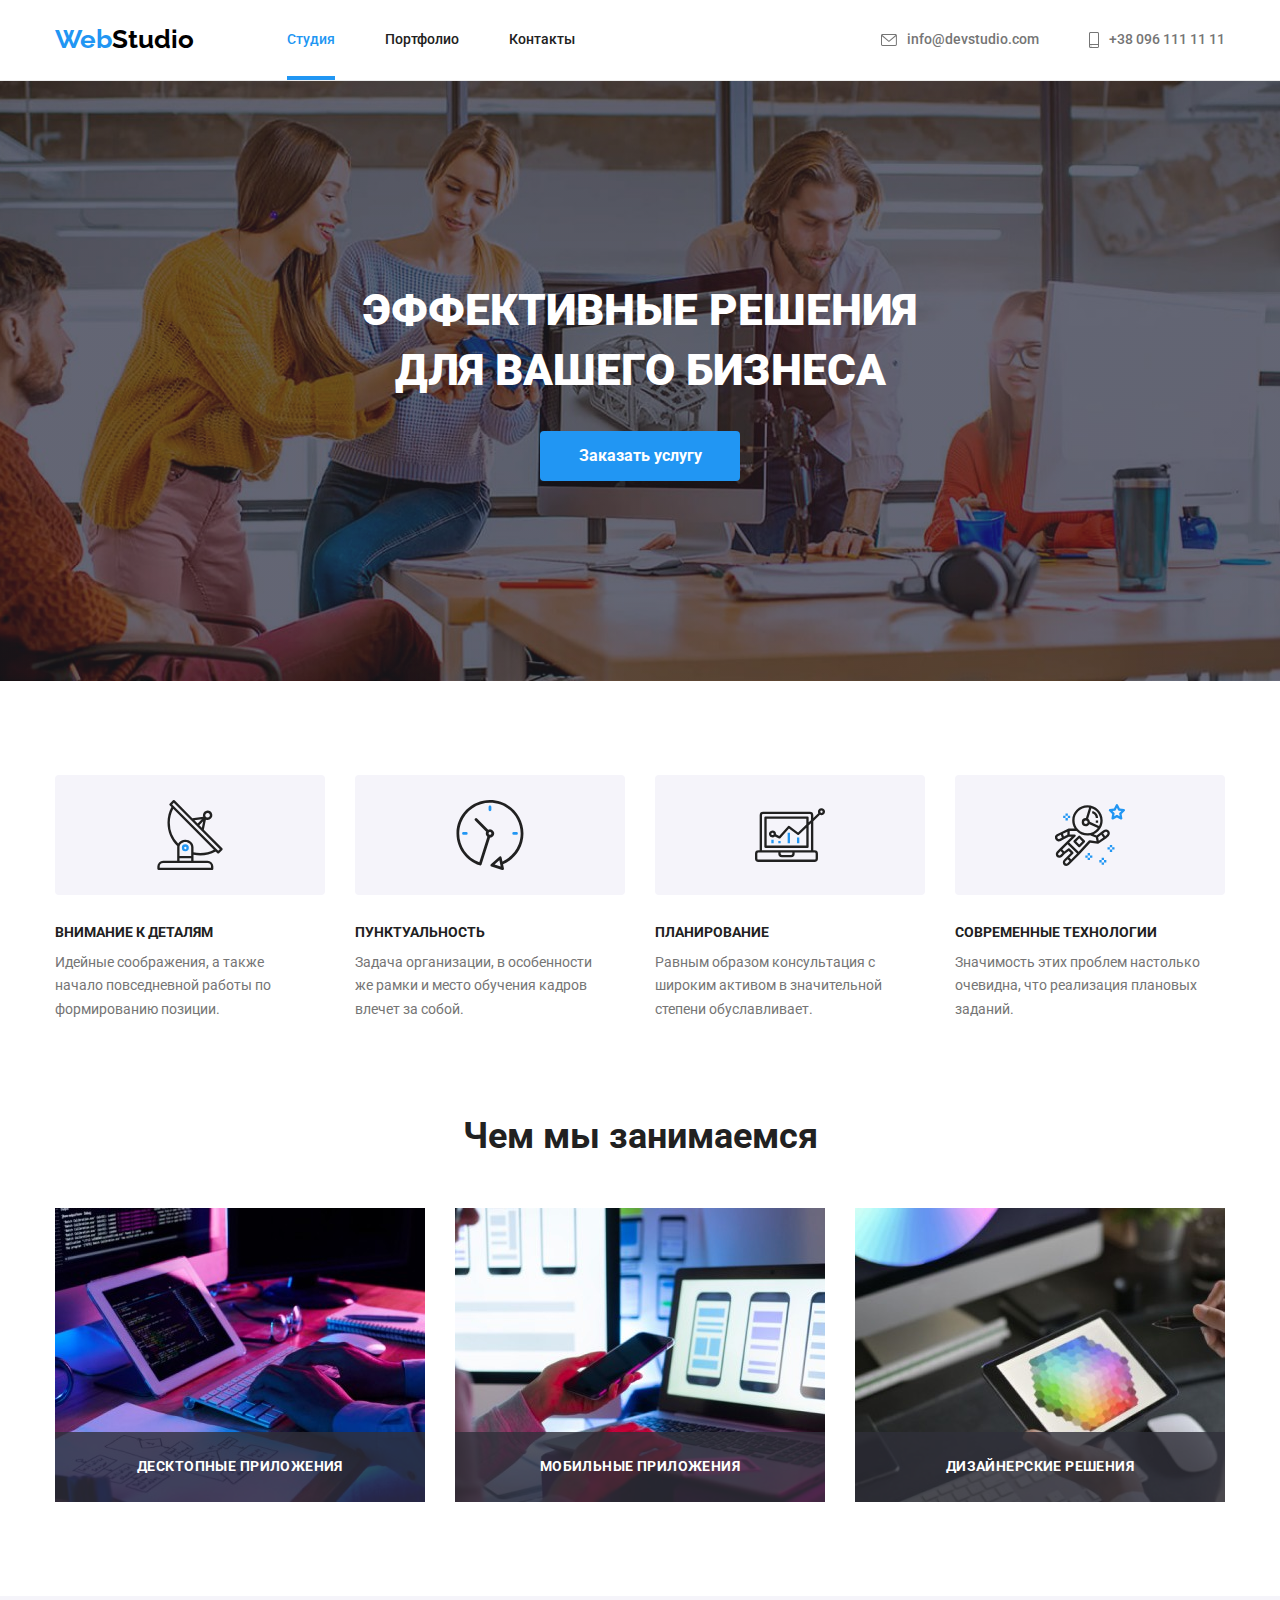
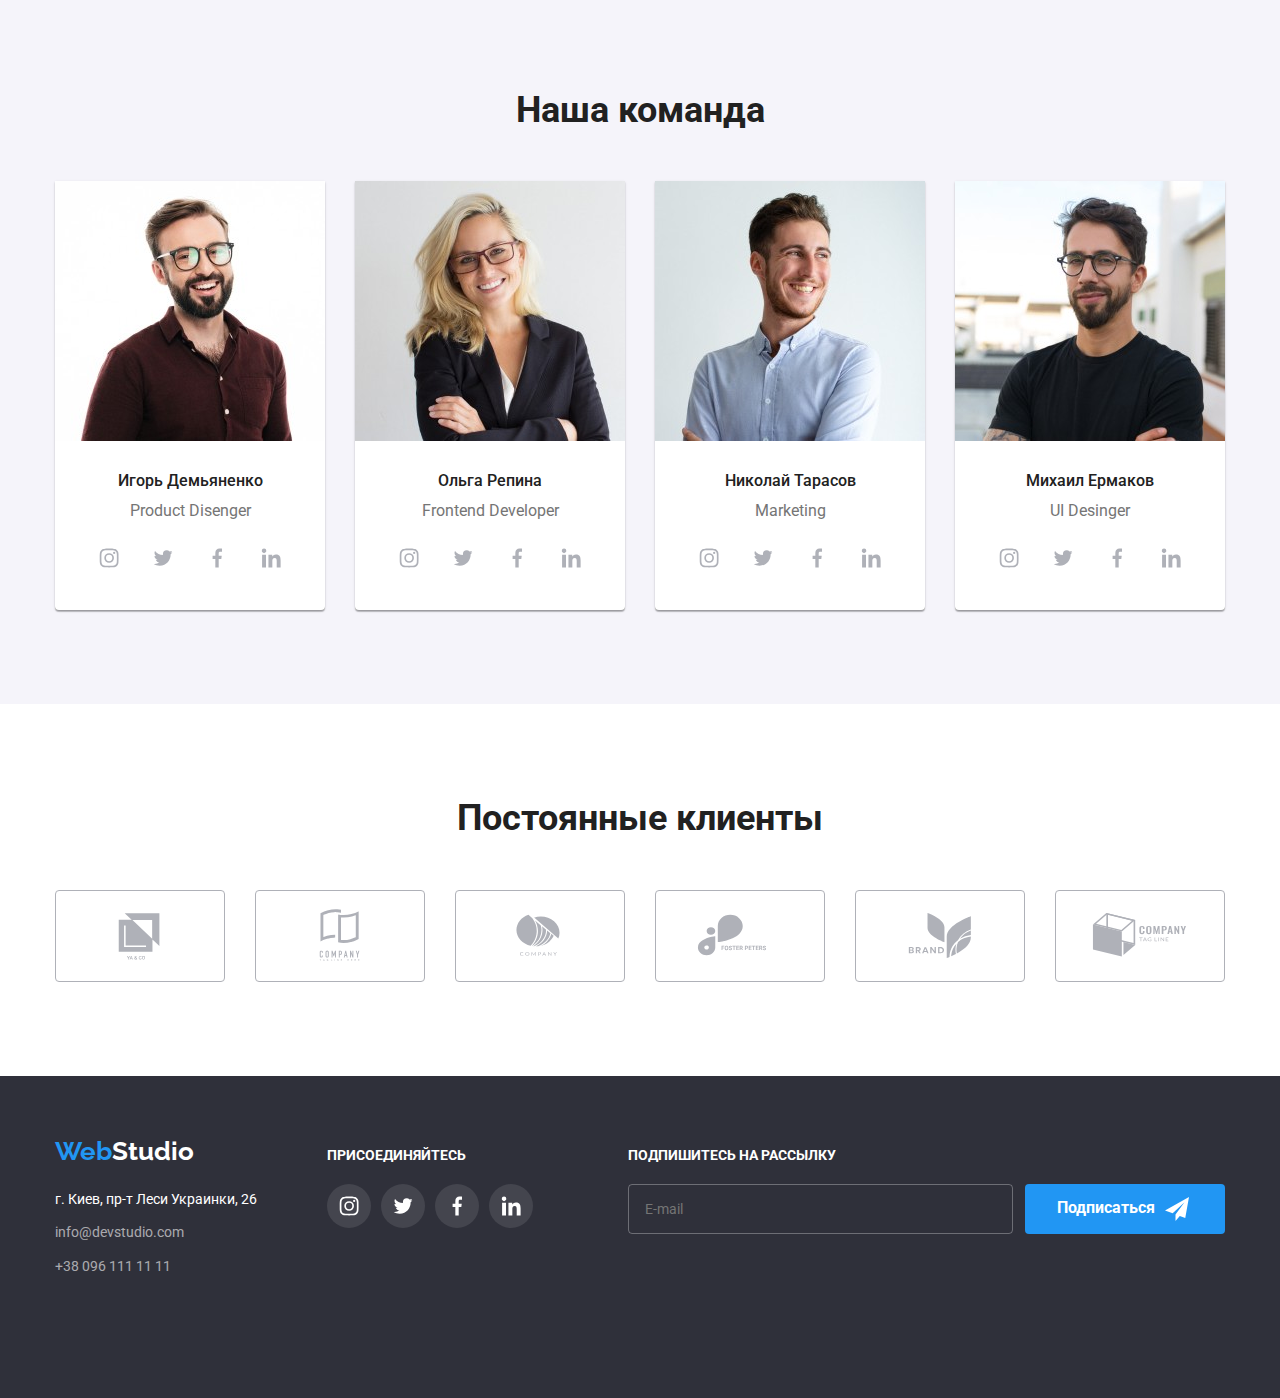
==== commit fb7ea9cd: "hw-8" ====
--- a/index.html
+++ b/index.html
@@ -60,15 +60,78 @@
             >
           </li>
         </ul>
-        <button class="menu-btn" type="button">
-          <svg class="menu-btn__svg" width="40" height="40">
-            <use class="menu__open" href="./imges/icons.svg#menu-icon"></use>
-            <use
-              class="menu__closed"
-              href="./imges/icons.svg#close-menu-icon"
-            ></use>
-          </svg>
-        </button>
+
+        <!-- Mobile menu -->
+
+        <div class="mobile-menu">
+          <button
+            class="menu-btn is-open"
+            type="button"
+            aria-expanded="false"
+            data-menu-button
+          >
+            <svg
+              class="menu-btn__svg"
+              width="40"
+              height="40"
+              aria-label="Переключатель мобильного меню"
+            >
+              <use class="menu__open" href="./imges/icons.svg#menu-icon"></use>
+              <use
+                class="menu__closed"
+                href="./imges/icons.svg#close-menu-icon"
+              ></use>
+            </svg>
+          </button>
+          <div class="menu-container is-open" data-menu>
+            <nav class="mob-nav">
+              <ul class="mob-nav__list list">
+                <li class="mob-nav__item">
+                  <a href="./index.html" class="mob-nav__link link current"
+                    >Студия</a
+                  >
+                </li>
+                <li class="mob-nav__item">
+                  <a href="./portfolio.html" class="mob-nav__link link"
+                    >Портфолио</a
+                  >
+                </li>
+                <li class="mob-nav__item">
+                  <a href="#" class="mob-nav__link link">Контакты</a>
+                </li>
+              </ul>
+            </nav>
+            <ul class="mob-contact list">
+              <li class="mob-contact__item">
+                <a href="tel:+380961111111" class="mob-contact__link link">
+                  +38 096 111 11 11</a
+                >
+              </li>
+              <li class="mob-contact__item">
+                <a
+                  href="mailto:info@devstudio.com"
+                  class="mob-contact__link link"
+                >
+                  info@devstudio.com</a
+                >
+              </li>
+            </ul>
+            <ul class="mob-social list">
+              <li class="mob-social__item">
+                <a href="" class="mob-social__link link">Instagram</a>
+              </li>
+              <li class="mob-social__item">
+                <a href="" class="mob-social__link link">Twitter</a>
+              </li>
+              <li class="mob-social__item">
+                <a href="" class="mob-social__link link">Facebook</a>
+              </li>
+              <li class="mob-social__item">
+                <a href="" class="mob-social__link link">Linkedin</a>
+              </li>
+            </ul>
+          </div>
+        </div>
       </div>
     </header>
 
@@ -254,30 +317,60 @@
           <h2 class="doing__title">Чем мы занимаемся</h2>
           <ul class="list grid">
             <li class="grid__item doing__item">
-              <img
-                src="./imges/what-are-we-doing/box_1.jpg"
-                alt="box_1"
-                width="370"
-                height="294"
-              />
+              <picture>
+                <source
+                  media="(min-width: 1200px)"
+                  srcset="
+                    ./imges/doing/img-1-sm.jpg    1x,
+                    ./imges/doing/img-1-sm@2x.jpg 2x
+                  "
+                  type="image/jpg"
+                />
+                <img
+                  src="./imges/doing/img-1-sm.jpg"
+                  alt="box_1"
+                  width="370"
+                  height="294"
+                />
+              </picture>
               <p class="doing__text">Десктопные приложения</p>
             </li>
             <li class="grid__item doing__item">
-              <img
-                src="./imges/what-are-we-doing/box_2.jpg"
-                alt="box_2"
-                width="370"
-                height="294"
-              />
+              <picture>
+                <source
+                  media="(min-width: 1200px)"
+                  srcset="
+                    ./imges/doing/img-2-sm.jpg    1x,
+                    ./imges/doing/img-2-sm@2x.jpg 2x
+                  "
+                  type="image/jpg"
+                />
+                <img
+                  src="./imges/doing/img-2-sm.jpg"
+                  alt="box_2"
+                  width="370"
+                  height="294"
+                />
+              </picture>
               <p class="doing__text">Мобильные приложения</p>
             </li>
             <li class="grid__item doing__item">
-              <img
-                src="./imges/what-are-we-doing/box_3.jpg"
-                alt="box_3"
-                width="370"
-                height="294"
-              />
+              <picture>
+                <source
+                  media="(min-width: 1200px)"
+                  srcset="
+                    ./imges/doing/img-3-sm.jpg    1x,
+                    ./imges/doing/img-3-sm@2x.jpg 2x
+                  "
+                  type="image/jpg"
+                />
+                <img
+                  src="./imges/doing/img-3-sm.jpg"
+                  alt="box_3"
+                  width="370"
+                  height="294"
+                />
+              </picture>
               <p class="doing__text">Дизайнерские решения</p>
             </li>
           </ul>
@@ -291,12 +384,40 @@
             <li class="grid__item">
               <article class="card">
                 <div class="card__thumb">
-                  <img
-                    src="./imges/team/img-1.jpg"
-                    alt="team_1"
-                    width="100%"
-                    height="260"
-                  />
+                  <picture>
+                    <source
+                      media="(min-width: 1200px)"
+                      srcset="
+                        ./imges/team/img-1-sm.jpg    1x,
+                        ./imges/team/img-1-sm@2x.jpg 2x
+                      "
+                      type="image/jpg"
+                    />
+
+                    <source
+                      media="(min-width: 768px)"
+                      srcset="
+                        ./imges/team/img-1-md.jpg    1x,
+                        ./imges/team/img-1-md@2x.jpg 2x
+                      "
+                      type="image/jpg"
+                    />
+
+                    <source
+                      media="(max-width: 767px)"
+                      srcset="
+                        ./imges/team/img-1-lg.jpg    1x,
+                        ./imges/team/img-1-lg@2x.jpg 2x
+                      "
+                      type="image/jpg"
+                    />
+                    <img
+                      src="./imges/team/img-1-lg.jpg"
+                      alt="team_1"
+                      width="450"
+                      height="460"
+                    />
+                  </picture>
                 </div>
                 <div class="card__content">
                   <h3 class="card__title">Игорь Демьяненко</h3>
@@ -351,12 +472,40 @@
             <li class="grid__item">
               <article class="card">
                 <div class="card__thumb">
-                  <img
-                    src="./imges/team/img-2.jpg"
-                    alt="team_2"
-                    width="100%"
-                    height="260"
-                  />
+                  <picture>
+                    <source
+                      media="(min-width: 1200px)"
+                      srcset="
+                        ./imges/team/img-2-sm.jpg    1x,
+                        ./imges/team/img-2-sm@2x.jpg 2x
+                      "
+                      type="image/jpg"
+                    />
+
+                    <source
+                      media="(min-width: 768px)"
+                      srcset="
+                        ./imges/team/img-2-md.jpg    1x,
+                        ./imges/team/img-2-md@2x.jpg 2x
+                      "
+                      type="image/jpg"
+                    />
+
+                    <source
+                      media="(max-width: 767px)"
+                      srcset="
+                        ./imges/team/img-2-lg.jpg    1x,
+                        ./imges/team/img-2-lg@2x.jpg 2x
+                      "
+                      type="image/jpg"
+                    />
+                    <img
+                      src="./imges/team/img-2-lg.jpg"
+                      alt="team_2"
+                      width="450"
+                      height="460"
+                    />
+                  </picture>
                 </div>
                 <div class="card__content">
                   <h3 class="card__title">Ольга Репина</h3>
@@ -411,12 +560,40 @@
             <li class="grid__item">
               <article class="card">
                 <div class="card__thumb">
-                  <img
-                    src="./imges/team/img-3.jpg"
-                    alt="team_3"
-                    width="100%"
-                    height="260"
-                  />
+                  <picture>
+                    <source
+                      media="(min-width: 1200px)"
+                      srcset="
+                        ./imges/team/img-3-sm.jpg    1x,
+                        ./imges/team/img-3-sm@2x.jpg 2x
+                      "
+                      type="image/jpg"
+                    />
+
+                    <source
+                      media="(min-width: 768px)"
+                      srcset="
+                        ./imges/team/img-3-md.jpg    1x,
+                        ./imges/team/img-3-md@2x.jpg 2x
+                      "
+                      type="image/jpg"
+                    />
+
+                    <source
+                      media="(max-width: 767px)"
+                      srcset="
+                        ./imges/team/img-3-lg.jpg    1x,
+                        ./imges/team/img-3-lg@2x.jpg 2x
+                      "
+                      type="image/jpg"
+                    />
+                    <img
+                      src="./imges/team/img-3-lg.jpg"
+                      alt="team_3"
+                      width="450"
+                      height="460"
+                    />
+                  </picture>
                 </div>
                 <div class="card__content">
                   <h3 class="card__title">Николай Тарасов</h3>
@@ -471,12 +648,40 @@
             <li class="grid__item">
               <article class="card">
                 <div class="card__thumb">
-                  <img
-                    src="./imges/team/img-4.jpg"
-                    alt="team_4"
-                    width="100%"
-                    height="260"
-                  />
+                  <picture>
+                    <source
+                      media="(min-width: 1200px)"
+                      srcset="
+                        ./imges/team/img-4-sm.jpg    1x,
+                        ./imges/team/img-4-sm@2x.jpg 2x
+                      "
+                      type="image/jpg"
+                    />
+
+                    <source
+                      media="(min-width: 768px)"
+                      srcset="
+                        ./imges/team/img-4-md.jpg    1x,
+                        ./imges/team/img-4-md@2x.jpg 2x
+                      "
+                      type="image/jpg"
+                    />
+
+                    <source
+                      media="(max-width: 767px)"
+                      srcset="
+                        ./imges/team/img-4-lg.jpg    1x,
+                        ./imges/team/img-4-lg@2x.jpg 2x
+                      "
+                      type="image/jpg"
+                    />
+                    <img
+                      src="./imges/team/img-4-lg.jpg"
+                      alt="team_4"
+                      width="450"
+                      height="460"
+                    />
+                  </picture>
                 </div>
                 <div class="card__content">
                   <h3 class="card__title">Михаил Ермаков</h3>
@@ -661,6 +866,7 @@
         </div>
       </div>
     </footer>
+    <script src="./js/mobile-menu.js"></script>
     <script src="./js/modal.js"></script>
   </body>
 </html>
--- a/css/main.min.css
+++ b/css/main.min.css
@@ -1 +1 @@
-:root{--bcg-dark: #2F303A;--bcg-light: #F5F4FA;--titl-cl: #212121;--txt-cl: #757575;--accent: #2196F3;--primery-cl: #FFFFFF;--accent-second: #000000;--btn-hover: #188CE8;--icon-cl: #AFB1B8;--gr-cl: rgba(47, 48, 58, 0.4);--modal-br-cl: rgba(33, 33, 33, 0.2);--item: 3;--card-gap: 30px}.grid{display:-webkit-box;display:-ms-flexbox;display:flex;-ms-flex-wrap:wrap;flex-wrap:wrap;gap:var(--card-gap)}.grid__item{-ms-flex-preferred-size:calc((100% - ((var(--item)) - 1)*var(--card-gap))/var(--item));flex-basis:calc((100% - ((var(--item)) - 1)*var(--card-gap))/var(--item));background-color:var(--primery-cl)}.visually-hidden{position:absolute;white-space:nowrap;width:1px;height:1px;overflow:hidden;border:0;padding:0;clip:rect(0 0 0 0);-webkit-clip-path:inset(50%);clip-path:inset(50%);margin:-1px}.link{text-decoration:none}.list{list-style:none;padding-left:0}h1,h2,h3,p,ul{margin:0}.no-scroll{overflow:hidden}img{display:block;max-width:100%;height:auto}.container{width:480px;margin:0 auto;padding-left:15px;padding-right:15px}@media screen and (min-width: 768px){.container{width:768px}}@media screen and (min-width: 1200px){.container{width:1200px}}.section{padding-top:60px;padding-bottom:60px}@media screen and (min-width: 1200px){.section{padding-top:94px;padding-bottom:94px}}body{font-family:Roboto,sans-serif;font-weight:400;font-size:14px;line-height:1.7;color:var(--txt-cl)}.btn{display:block;color:var(--primery-cl);background-color:var(--accent);font-weight:700;font-size:16px;line-height:1.9;width:200px;height:50px;margin-left:auto;margin-right:auto;padding:10px 32px;border-radius:4px;border:none;-webkit-transition-property:background-color;transition-property:background-color;-webkit-transition-duration:250ms;transition-duration:250ms;-webkit-transition-timing-function:cubic-bezier(0.4, 0, 0.2, 1);transition-timing-function:cubic-bezier(0.4, 0, 0.2, 1)}.btn:hover,.btn:focus{background-color:var(--btn-hover);cursor:pointer}.btn__icon{width:24px;height:24px;fill:var(--primery-cl)}.btn__sbmt{margin:30px auto;padding:10px 55px}.btn__subscribe{display:-webkit-box;display:-ms-flexbox;display:flex;-webkit-box-align:center;-ms-flex-align:center;align-items:center;gap:10px}.backdrop{position:fixed;top:0;left:0;width:100%;height:100%;background-color:rgba(0,0,0,.1);opacity:1;-webkit-transition-property:opacity,visibility;transition-property:opacity,visibility;-webkit-transition-duration:250ms;transition-duration:250ms;-webkit-transition-timing-function:cubic-bezier(0.4, 0, 0.2, 1);transition-timing-function:cubic-bezier(0.4, 0, 0.2, 1)}.backdrop.is-hidden{opacity:0;visibility:hidden;pointer-events:none}.modal{position:absolute;top:50%;left:50%;-webkit-transform:translate(-50%, -50%);transform:translate(-50%, -50%);width:528px;height:581px;padding:40px;background-color:var(--primery-cl);-webkit-box-shadow:0px 4px 4px rgba(0,0,0,.25);box-shadow:0px 4px 4px rgba(0,0,0,.25);border-radius:4px}.modal__title{margin-bottom:30px;font-weight:700;font-size:20px;line-height:1.15;text-align:center;letter-spacing:.03em;color:var(--titl-cl)}.icon-close-btn{position:absolute;top:0;right:0;width:30px;height:30px;margin:8px;display:-webkit-box;display:-ms-flexbox;display:flex;-webkit-box-pack:center;-ms-flex-pack:center;justify-content:center;-webkit-box-align:center;-ms-flex-align:center;align-items:center;padding:0;fill:#000;background-color:var(--primery-cl);border-radius:50%;border:1px solid rgba(0,0,0,.1);-webkit-transition-property:fill;transition-property:fill;-webkit-transition-duration:250ms;transition-duration:250ms;-webkit-transition-timing-function:cubic-bezier(0.4, 0, 0.2, 1);transition-timing-function:cubic-bezier(0.4, 0, 0.2, 1)}.icon-close-btn:hover>.icon-close,.icon-close-btn:focus>.icon-close{fill:var(--btn-hover);cursor:pointer}.modal-form{position:relative}.form{position:relative;width:100%;height:40px}.form__lbl{position:absolute;top:-20px;left:0;z-index:1;font-size:12px}.list__form:not(last-child){margin-bottom:28px}.form__inp{width:100%;height:100%;padding-left:42px;border:1px solid var(--modal-br-cl);border-radius:4px;-webkit-transition-property:border;transition-property:border;-webkit-transition-duration:250ms;transition-duration:250ms;-webkit-transition-timing-function:cubic-bezier(0.4, 0, 0.2, 1);transition-timing-function:cubic-bezier(0.4, 0, 0.2, 1)}.form__inp:not(:-moz-placeholder-shown){border-color:var(--btn-hover);outline:rgba(0,0,0,0)}.form__inp:not(:-ms-input-placeholder){border-color:var(--btn-hover);outline:rgba(0,0,0,0)}.form__inp:hover,.form__inp:focus,.form__inp:not(:placeholder-shown){border-color:var(--btn-hover);outline:rgba(0,0,0,0)}.form__inp:hover+.form__input-icon,.form__inp:focus+.form__input-icon{fill:var(--btn-hover)}.form__input-icon{position:absolute;z-index:2;top:50%;left:12px;-webkit-transform:translateY(-50%);transform:translateY(-50%);width:18px;height:18px;-webkit-transition-property:fill;transition-property:fill;-webkit-transition-duration:250ms;transition-duration:250ms;-webkit-transition-timing-function:cubic-bezier(0.4, 0, 0.2, 1);transition-timing-function:cubic-bezier(0.4, 0, 0.2, 1)}.form.textarea{height:120px}.form__inp.textarea{height:100%;resize:none;padding:12px 16px}.agreement{margin-top:20px;height:24px;display:-webkit-box;display:-ms-flexbox;display:flex;-webkit-box-pack:center;-ms-flex-pack:center;justify-content:center;-webkit-box-align:center;-ms-flex-align:center;align-items:center;gap:5px}.agreement__txt{Font-size:14px;Line-height:1.7}.agreement__custom-check{display:-webkit-inline-box;display:-ms-inline-flexbox;display:inline-flex;-webkit-box-pack:center;-ms-flex-pack:center;justify-content:center;-webkit-box-align:center;-ms-flex-align:center;align-items:center;width:16px;height:15px;background-color:rgba(0,0,0,0);border:2px solid var(--titl-cl);border-radius:2px;-webkit-transition-property:border-color;transition-property:border-color;-webkit-transition-duration:250ms;transition-duration:250ms;-webkit-transition-timing-function:cubic-bezier(0.4, 0, 0.2, 1);transition-timing-function:cubic-bezier(0.4, 0, 0.2, 1)}.icon-check{fill:var(--primery-cl)}.agreement__inp:checked+.agreement__custom-check{background-color:var(--btn-hover);border:none}.agreement__inp:hover+.agreement__custom-check,.agreement__inp:focus+.agreement__custom-check{border-color:var(--btn-hover)}.agreement__link{color:var(--accent)}.logotype{font-family:"Raleway";font-style:normal;font-weight:700;font-size:24px;line-height:1.16;text-align:center;margin-right:88px}@media screen and (min-width: 1200px){.logotype{font-weight:700;font-size:26px;line-height:1.2;margin-right:93px;text-align:left}}.logotype__logo{color:var(--accent)}.logotype__type{color:var(--accent-second)}.nav__list,.contact{font-weight:500;font-size:14px;line-height:1.14;display:-webkit-box;display:-ms-flexbox;display:flex;margin-top:0;margin-bottom:0}@media screen and (max-width: 767px){.nav__list,.contact{display:none}}.nav__item:not(:last-child){margin-right:50px}.nav__item{position:relative;padding-top:32px;padding-bottom:32px}.nav__link{display:block;color:var(--titl-cl);-webkit-transition-property:color;transition-property:color;-webkit-transition-duration:250ms;transition-duration:250ms;-webkit-transition-timing-function:cubic-bezier(0.4, 0, 0.2, 1);transition-timing-function:cubic-bezier(0.4, 0, 0.2, 1)}.nav__link.current,.nav__link:hover,.nav__link:focus{color:var(--accent);cursor:pointer}.nav__link::after{content:"";display:none;width:100%;height:4px;position:absolute;bottom:0;background-color:var(--accent)}.current.nav__link::after{display:block}.contact{margin-left:auto}@media screen and (min-width: 768px)and (max-width: 1199px){.contact{display:block}}@media screen and (min-width: 1200px){.contact__item{padding-top:32px;padding-bottom:32px}}.contact__item:focus,.contact__item:hover{color:var(--accent);cursor:pointer}.contact__item:last-child{margin-top:10px}@media screen and (min-width: 1200px){.contact__item:last-child{margin-top:0;margin-left:50px}}.contact__link{display:-webkit-box;display:-ms-flexbox;display:flex;-webkit-box-align:center;-ms-flex-align:center;align-items:center;color:inherit;-webkit-transition-property:color;transition-property:color;-webkit-transition-duration:250ms;transition-duration:250ms;-webkit-transition-timing-function:cubic-bezier(0.4, 0, 0.2, 1);transition-timing-function:cubic-bezier(0.4, 0, 0.2, 1);-webkit-transition-property:fill;transition-property:fill;transition-duration:250ms;transition-timing-function:cubic-bezier(0.4, 0, 0.2, 1)}.envelope{width:16px;height:12px;margin-right:10px;fill:currentColor}.smartphone{width:10px;height:16px;margin-right:10px;fill:currentColor}.social{display:-webkit-box;display:-ms-flexbox;display:flex;-webkit-box-pack:center;-ms-flex-pack:center;justify-content:center}.social__item:not(:last-child){margin-right:10px}.social__icon{width:20px;height:20px}.social__link{display:-webkit-box;display:-ms-flexbox;display:flex;-webkit-box-pack:center;-ms-flex-pack:center;justify-content:center;-webkit-box-align:center;-ms-flex-align:center;align-items:center;width:44px;height:44px;border-radius:50%;fill:var(--icon-cl);-webkit-transition-property:background-color;transition-property:background-color;-webkit-transition-duration:250ms;transition-duration:250ms;-webkit-transition-timing-function:cubic-bezier(0.4, 0, 0.2, 1);transition-timing-function:cubic-bezier(0.4, 0, 0.2, 1)}.social__link:hover,.social__link:focus,.foot .social__link:hover,.foot .social__link:focus{background-color:var(--accent);fill:var(--primery-cl)}.subscribe{margin-left:auto}.subscribe__title{display:block;margin-bottom:20px;color:var(--primery-cl);font-weight:700;font-size:14px;line-height:1.14;text-transform:uppercase;text-align:center}@media screen and (min-width: 1200px){.subscribe__title{text-align:left;padding-top:12px}}.subscribe__list{text-align:center}@media screen and (min-width: 1200px){.subscribe__list{display:-webkit-box;display:-ms-flexbox;display:flex;-webkit-box-align:center;-ms-flex-align:center;align-items:center;gap:12px}}.subscribe__list--item{margin-bottom:20px}@media screen and (min-width: 1200px){.subscribe__list--item{margin-bottom:0}}.subscribe__mail{width:450px;height:50px;padding:12px 16px;border:1px solid rgba(255,255,255,.3);border-radius:4px;color:var(--primery-cl);background-color:rgba(0,0,0,0);-webkit-transition-property:border-color;transition-property:border-color;-webkit-transition-duration:250ms;transition-duration:250ms;-webkit-transition-timing-function:cubic-bezier(0.4, 0, 0.2, 1);transition-timing-function:cubic-bezier(0.4, 0, 0.2, 1)}@media screen and (min-width: 1200px){.subscribe__mail{width:385px}}.subscribe__mail:hover,.subscribe__mail:focus{border-color:var(--btn-hover);outline:rgba(0,0,0,0)}.menu-btn{border:0;padding:0;background-color:var(--primery-cl);position:absolute;top:10px;right:10px}@media screen and (min-width: 768px){.menu-btn{display:none}}.menu-btn:hover .menu-btn__svg,.menu-btn:focus .menu-btn__svg{fill:var(--accent)}.menu__open{width:24px;height:16px}.menu__closed{width:19px;height:19px}header{border-bottom:1px solid #ececec}header>.container{display:-webkit-box;display:-ms-flexbox;display:flex;-webkit-box-align:center;-ms-flex-align:center;align-items:center}.header{position:relative;height:60px}@media screen and (min-width: 768px){.header{height:80px}}.hat{padding-top:200px;padding-bottom:200px;text-align:center;max-width:1600px;margin-left:auto;margin-right:auto;background-color:var(--bcg-dark);background-image:-webkit-gradient(linear, left top, left bottom, from(var(--gr-cl)), to(var(--gr-cl))),url(../imges/hat/Img.jpg);background-image:linear-gradient(var(--gr-cl), var(--gr-cl)),url(../imges/hat/Img.jpg);background-position:center}.hat__title{color:var(--primery-cl);font-weight:900;font-size:26px;line-height:1.6;text-transform:uppercase;margin-bottom:30px}@media screen and (min-width: 1200px){.hat__title{font-weight:900;font-size:44px;line-height:1.36}}@media screen and (min-width: 480px){.peculiarities{--item: 1}}@media screen and (min-width: 768px){.peculiarities{--item: 2}}@media screen and (min-width: 1200px){.peculiarities{--item: 4}}.peculiarities__title{margin-bottom:10px;font-weight:700;font-size:14px;line-height:1.14;text-transform:uppercase;color:var(--titl-cl)}.peculiarities__icon-bg{display:-webkit-box;display:-ms-flexbox;display:flex;-webkit-box-align:center;-ms-flex-align:center;align-items:center;-webkit-box-pack:center;-ms-flex-pack:center;justify-content:center;height:120px;width:100%;margin-bottom:30px;background-color:var(--bcg-light);border-radius:4px}.peculiarities__icon{width:70px;height:70px}.doing{display:none;padding-bottom:94px}@media screen and (min-width: 1200px){.doing{display:block}}.doing__title{font-weight:700;font-size:36px;line-height:1.16;text-align:center;color:var(--titl-cl);margin-bottom:50px}.doing__item{position:relative}.doing__text{display:-webkit-box;display:-ms-flexbox;display:flex;-webkit-box-pack:center;-ms-flex-pack:center;justify-content:center;-webkit-box-align:center;-ms-flex-align:center;align-items:center;position:absolute;bottom:0;width:100%;height:70px;color:var(--primery-cl);font-weight:700;font-size:14px;line-height:1.1;letter-spacing:.03em;text-transform:uppercase;background-color:rgba(47,48,58,.8)}.team{background-color:var(--bcg-light)}@media screen and (min-width: 480px){.team{--item: 1}}@media screen and (min-width: 768px){.team{--item: 2}}@media screen and (min-width: 1200px){.team{--item: 4}}.team__title{font-weight:700;font-size:28px;line-height:1.14;text-align:center;color:var(--titl-cl);margin-bottom:30px}@media screen and (min-width: 1200px){.team__title{font-weight:700;font-size:36px;line-height:1.16;margin-bottom:50px}}.team .card{-webkit-box-shadow:0px 1px 3px rgba(0,0,0,.12),0px 1px 1px rgba(0,0,0,.14),0px 2px 1px rgba(0,0,0,.2);box-shadow:0px 1px 3px rgba(0,0,0,.12),0px 1px 1px rgba(0,0,0,.14),0px 2px 1px rgba(0,0,0,.2);border-radius:0px 0px 4px 4px}.card__content{text-align:center;padding-top:var(--card-gap);padding-bottom:var(--card-gap)}.card__title{font-weight:500;font-size:16px;line-height:1.2;color:var(--titl-cl)}.card__txt{font-weight:400;font-size:16px;line-height:1.2;margin-top:10px;margin-bottom:16px}@media screen and (min-width: 480px){.clients{--item: 2}}@media screen and (min-width: 768px){.clients{--item: 3}}@media screen and (min-width: 1200px){.clients{--item: 6}}.clients__title{font-weight:700;font-size:28px;line-height:1.14;margin-bottom:30px;text-align:center;color:var(--titl-cl)}@media screen and (min-width: 1200px){.clients__title{font-weight:700;font-size:36px;line-height:1.16;margin-bottom:50px}}.clients__icon{width:106px;height:60px;fill:currentColor}.clients__link{display:-webkit-box;display:-ms-flexbox;display:flex;-webkit-box-pack:center;-ms-flex-pack:center;justify-content:center;-webkit-box-align:center;-ms-flex-align:center;align-items:center;height:92px;color:var(--icon-cl);border:1px solid var(--icon-cl);border-radius:4px;-webkit-transition-property:сolor,border-color;transition-property:сolor,border-color;-webkit-transition-duration:250ms;transition-duration:250ms;-webkit-transition-timing-function:cubic-bezier(0.4, 0, 0.2, 1);transition-timing-function:cubic-bezier(0.4, 0, 0.2, 1)}.clients__link:hover,.clients__link:focus{color:var(--accent);border-color:var(--accent)}.foot{background-color:var(--bcg-dark);padding-top:60px;padding-bottom:60px}@media screen and (min-width: 768px)and (max-width: 1199px){.foot__container{position:relative}}@media screen and (min-width: 1200px){.foot__container{display:-webkit-box;display:-ms-flexbox;display:flex}}.foot__logotype{margin:0;padding-bottom:20px}.foot .logotype__type{color:var(--primery-cl)}.foot__adr,.foot__link{font-style:normal;font-weight:400;font-size:14px;line-height:24px}.foot__list{text-align:center;padding-bottom:60px}@media screen and (min-width: 1200px){.foot__list{text-align:left}}.foot__list>li:not(:last-child){margin-bottom:9px}.foot__adr{color:var(--primery-cl)}.foot__link{color:rgba(255,255,255,.6)}.foot__link:hover,.foot__link:focus{color:var(--accent);cursor:pointer}@media screen and (min-width: 768px)and (max-width: 1199px){.tablet-position{position:relative;top:0px;left:60px;width:230px}}.join{margin-bottom:60px}@media screen and (min-width: 768px)and (max-width: 1199px){.join{position:absolute;top:5px;right:89px}}@media screen and (min-width: 1200px){.join{padding-left:70px}}.join__title{display:block;margin-bottom:20px;font-weight:700;font-size:14px;line-height:1.14;text-transform:uppercase;text-align:center;color:var(--primery-cl)}@media screen and (min-width: 1200px){.join__title{padding-top:12px;text-align:left}}.foot .social__link{fill:var(--primery-cl);background-color:rgba(255,255,255,.1)}.filters{display:-webkit-box;display:-ms-flexbox;display:flex;-ms-flex-wrap:wrap;flex-wrap:wrap;-webkit-box-pack:left;-ms-flex-pack:left;justify-content:left;margin:0 auto;padding-bottom:16px}@media screen and (min-width: 768px){.filters{width:610px;-webkit-box-pack:center;-ms-flex-pack:center;justify-content:center}}.filters__item:not(:last-child){margin-right:8px}.filters__btn{font-weight:500;font-size:16px;line-height:1.6;color:var(--titl-cl);background-color:var(--bcg-light);border:none;border-radius:4px;padding:6px 22px;-webkit-transition-property:сolor,background-color,-webkit-box-shadow;transition-property:сolor,background-color,-webkit-box-shadow;transition-property:сolor,background-color,box-shadow;transition-property:сolor,background-color,box-shadow,-webkit-box-shadow;-webkit-transition-duration:250ms;transition-duration:250ms;-webkit-transition-timing-function:cubic-bezier(0.4, 0, 0.2, 1);transition-timing-function:cubic-bezier(0.4, 0, 0.2, 1)}.filters__btn.current,.filters__btn:hover,.filters__btn:focus{color:var(--primery-cl);background-color:var(--btn-hover)}.filters__btn:hover,.filters__btn:focus{-webkit-box-shadow:0px 3px 1px rgba(0,0,0,.1),0px 1px 2px rgba(0,0,0,.08),0px 2px 2px rgba(0,0,0,.12);box-shadow:0px 3px 1px rgba(0,0,0,.1),0px 1px 2px rgba(0,0,0,.08),0px 2px 2px rgba(0,0,0,.12);cursor:pointer}.galary{--item: 1;padding-top:34px}@media screen and (min-width: 768px){.galary{--item: 2}}@media screen and (min-width: 1200px){.galary{--item: 3}}.galary__card-content{padding:20px 24px;border:1px solid #eee}.galary__title{font-weight:700;font-size:18px;line-height:2;color:var(--titl-cl);margin:0}.galary__txt{font-weight:400;font-size:16px;line-height:1.9;margin-top:4px}.galary .card{-webkit-transition-property:-webkit-box-shadow;transition-property:-webkit-box-shadow;transition-property:box-shadow;transition-property:box-shadow, -webkit-box-shadow;-webkit-transition-duration:250ms;transition-duration:250ms;-webkit-transition-timing-function:cubic-bezier(0.4, 0, 0.2, 1);transition-timing-function:cubic-bezier(0.4, 0, 0.2, 1)}.card__thumb{position:relative;overflow:hidden}.thumb__txt{position:absolute;bottom:0;width:100%;height:100%;-webkit-transform:translateY(101%);transform:translateY(101%);display:inline-block;padding:63px 24px;text-align:center;font-size:18px;line-height:1.55;color:var(--primery-cl);background:rgba(33,150,243,.9);-webkit-transition-property:-webkit-transform;transition-property:-webkit-transform;transition-property:transform;transition-property:transform, -webkit-transform;-webkit-transition-duration:250ms;transition-duration:250ms;-webkit-transition-timing-function:cubic-bezier(0.4, 0, 0.2, 1);transition-timing-function:cubic-bezier(0.4, 0, 0.2, 1)}.galary .card:hover .thumb__txt,.galary .card:focus .thumb__txt{-webkit-transform:translateY(0);transform:translateY(0)}.galary .card:hover,.galary .card:focus{-webkit-box-shadow:0px 1px 1px rgba(0,0,0,.12),0px 4px 4px rgba(0,0,0,.06),1px 4px 6px rgba(0,0,0,.16);box-shadow:0px 1px 1px rgba(0,0,0,.12),0px 4px 4px rgba(0,0,0,.06),1px 4px 6px rgba(0,0,0,.16)}/*# sourceMappingURL=main.min.css.map */+:root{--bcg-dark: #2F303A;--bcg-light: #F5F4FA;--titl-cl: #212121;--txt-cl: #757575;--accent: #2196F3;--primery-cl: #FFFFFF;--accent-second: #000000;--btn-hover: #188CE8;--icon-cl: #AFB1B8;--gr-cl: rgba(47, 48, 58, 0.4);--modal-br-cl: rgba(33, 33, 33, 0.2);--item: 3;--card-gap: 30px}.grid{display:-webkit-box;display:-ms-flexbox;display:flex;-ms-flex-wrap:wrap;flex-wrap:wrap;gap:var(--card-gap)}.grid__item{-ms-flex-preferred-size:calc((100% - ((var(--item)) - 1)*var(--card-gap))/var(--item));flex-basis:calc((100% - ((var(--item)) - 1)*var(--card-gap))/var(--item));background-color:var(--primery-cl)}.visually-hidden{position:absolute;white-space:nowrap;width:1px;height:1px;overflow:hidden;border:0;padding:0;clip:rect(0 0 0 0);-webkit-clip-path:inset(50%);clip-path:inset(50%);margin:-1px}.link{text-decoration:none}.list{list-style:none;padding-left:0}h1,h2,h3,p,ul{margin:0}.no-scroll{overflow:hidden}img{display:block;max-width:100%;height:auto}.container{max-width:100%;margin:0 auto;padding-left:15px;padding-right:15px}@media screen and (min-width: 768px){.container{width:768px}}@media screen and (min-width: 1200px){.container{width:1200px}}.section{padding-top:60px;padding-bottom:60px}@media screen and (min-width: 1200px){.section{padding-top:94px;padding-bottom:94px}}body{font-family:Roboto,sans-serif;font-weight:400;font-size:14px;line-height:1.7;color:var(--txt-cl)}.btn{display:block;color:var(--primery-cl);background-color:var(--accent);font-weight:700;font-size:16px;line-height:1.9;width:200px;height:50px;margin-left:auto;margin-right:auto;padding:10px 32px;border-radius:4px;border:none;-webkit-transition-property:background-color;transition-property:background-color;-webkit-transition-duration:250ms;transition-duration:250ms;-webkit-transition-timing-function:cubic-bezier(0.4, 0, 0.2, 1);transition-timing-function:cubic-bezier(0.4, 0, 0.2, 1)}.btn:hover,.btn:focus{background-color:var(--btn-hover);cursor:pointer}.btn__icon{width:24px;height:24px;fill:var(--primery-cl)}.btn__sbmt{margin:30px auto;padding:10px 55px}.btn__subscribe{display:-webkit-box;display:-ms-flexbox;display:flex;-webkit-box-align:center;-ms-flex-align:center;align-items:center;gap:10px}.backdrop{position:fixed;top:0;left:0;width:100%;height:100%;background-color:rgba(0,0,0,.1);opacity:1;-webkit-transition-property:opacity,visibility;transition-property:opacity,visibility;-webkit-transition-duration:250ms;transition-duration:250ms;-webkit-transition-timing-function:cubic-bezier(0.4, 0, 0.2, 1);transition-timing-function:cubic-bezier(0.4, 0, 0.2, 1)}.backdrop.is-hidden{opacity:0;visibility:hidden;pointer-events:none}.modal{position:absolute;top:50%;left:50%;-webkit-transform:translate(-50%, -50%);transform:translate(-50%, -50%);padding:40px;background-color:var(--primery-cl);-webkit-box-shadow:0px 4px 4px rgba(0,0,0,.25);box-shadow:0px 4px 4px rgba(0,0,0,.25);border-radius:4px}@media screen and (min-width: 480px){.modal{width:450px;height:610px}}@media screen and (min-width: 1200px){.modal{width:528px;height:581px}}.modal__title{margin-bottom:30px;font-weight:700;font-size:20px;line-height:1.5;text-align:center;letter-spacing:.03em;color:var(--titl-cl)}@media screen and (min-width: 1200px){.modal__title{line-height:1.15}}.icon-close-btn{position:absolute;top:0;right:0;width:30px;height:30px;margin:8px;display:-webkit-box;display:-ms-flexbox;display:flex;-webkit-box-pack:center;-ms-flex-pack:center;justify-content:center;-webkit-box-align:center;-ms-flex-align:center;align-items:center;padding:0;fill:#000;background-color:var(--primery-cl);border-radius:50%;border:1px solid rgba(0,0,0,.1);-webkit-transition-property:fill;transition-property:fill;-webkit-transition-duration:250ms;transition-duration:250ms;-webkit-transition-timing-function:cubic-bezier(0.4, 0, 0.2, 1);transition-timing-function:cubic-bezier(0.4, 0, 0.2, 1)}.icon-close-btn:hover>.icon-close,.icon-close-btn:focus>.icon-close{fill:var(--btn-hover);cursor:pointer}.modal-form{position:relative}.form{position:relative;width:100%;height:40px}.form__lbl{position:absolute;top:-20px;left:0;z-index:1;font-size:12px}.list__form:not(last-child){margin-bottom:28px}.form__inp{width:100%;height:100%;padding-left:42px;border:1px solid var(--modal-br-cl);border-radius:4px;-webkit-transition-property:border;transition-property:border;-webkit-transition-duration:250ms;transition-duration:250ms;-webkit-transition-timing-function:cubic-bezier(0.4, 0, 0.2, 1);transition-timing-function:cubic-bezier(0.4, 0, 0.2, 1)}.form__inp:not(:-moz-placeholder-shown){border-color:var(--btn-hover);outline:rgba(0,0,0,0)}.form__inp:not(:-ms-input-placeholder){border-color:var(--btn-hover);outline:rgba(0,0,0,0)}.form__inp:hover,.form__inp:focus,.form__inp:not(:placeholder-shown){border-color:var(--btn-hover);outline:rgba(0,0,0,0)}.form__inp:hover+.form__input-icon,.form__inp:focus+.form__input-icon{fill:var(--btn-hover)}.form__input-icon{position:absolute;z-index:2;top:50%;left:12px;-webkit-transform:translateY(-50%);transform:translateY(-50%);width:18px;height:18px;-webkit-transition-property:fill;transition-property:fill;-webkit-transition-duration:250ms;transition-duration:250ms;-webkit-transition-timing-function:cubic-bezier(0.4, 0, 0.2, 1);transition-timing-function:cubic-bezier(0.4, 0, 0.2, 1)}.form.textarea{height:120px}.form__inp.textarea{height:100%;resize:none;padding:12px 16px}.agreement{margin-top:20px;height:24px;display:-webkit-box;display:-ms-flexbox;display:flex;-webkit-box-pack:center;-ms-flex-pack:center;justify-content:center;-webkit-box-align:center;-ms-flex-align:center;align-items:center;gap:5px}.agreement__txt{font-weight:400;font-size:12px;line-height:1.1}@media screen and (min-width: 1200px){.agreement__txt{font-weight:400;font-size:14px;line-height:1.7}}.agreement__custom-check{display:-webkit-inline-box;display:-ms-inline-flexbox;display:inline-flex;-webkit-box-pack:center;-ms-flex-pack:center;justify-content:center;-webkit-box-align:center;-ms-flex-align:center;align-items:center;width:16px;height:15px;background-color:rgba(0,0,0,0);border:2px solid var(--titl-cl);border-radius:2px;-webkit-transition-property:border-color;transition-property:border-color;-webkit-transition-duration:250ms;transition-duration:250ms;-webkit-transition-timing-function:cubic-bezier(0.4, 0, 0.2, 1);transition-timing-function:cubic-bezier(0.4, 0, 0.2, 1)}.icon-check{fill:var(--primery-cl)}.agreement__inp:checked+.agreement__custom-check{background-color:var(--btn-hover);border:none}.agreement__inp:hover+.agreement__custom-check,.agreement__inp:focus+.agreement__custom-check{border-color:var(--btn-hover)}.agreement__link{color:var(--accent)}.logotype{font-family:"Raleway";font-style:normal;font-weight:700;font-size:24px;line-height:1.16;text-align:center;margin-right:88px}@media screen and (min-width: 1200px){.logotype{font-weight:700;font-size:26px;line-height:1.2;margin-right:93px;text-align:left}}.logotype__logo{color:var(--accent)}.logotype__type{color:var(--accent-second)}.nav__list,.contact{font-weight:500;font-size:14px;line-height:1.14;display:-webkit-box;display:-ms-flexbox;display:flex;margin-top:0;margin-bottom:0}@media screen and (max-width: 767px){.nav__list,.contact{display:none}}.nav__item:not(:last-child){margin-right:50px}.nav__item{position:relative;padding-top:32px;padding-bottom:32px}.nav__link{display:block;color:var(--titl-cl);-webkit-transition-property:color;transition-property:color;-webkit-transition-duration:250ms;transition-duration:250ms;-webkit-transition-timing-function:cubic-bezier(0.4, 0, 0.2, 1);transition-timing-function:cubic-bezier(0.4, 0, 0.2, 1)}.nav__link.current,.nav__link:hover,.nav__link:focus{color:var(--accent);cursor:pointer}.nav__link::after{content:"";display:none;width:100%;height:4px;position:absolute;bottom:0;background-color:var(--accent)}.current.nav__link::after{display:block}.contact{margin-left:auto}@media screen and (min-width: 768px)and (max-width: 1199px){.contact{display:block}}@media screen and (min-width: 1200px){.contact__item{padding-top:32px;padding-bottom:32px}}.contact__item:focus,.contact__item:hover{color:var(--accent);cursor:pointer}.contact__item:last-child{margin-top:10px}@media screen and (min-width: 1200px){.contact__item:last-child{margin-top:0;margin-left:50px}}.contact__link{display:-webkit-box;display:-ms-flexbox;display:flex;-webkit-box-align:center;-ms-flex-align:center;align-items:center;color:inherit;-webkit-transition-property:color;transition-property:color;-webkit-transition-duration:250ms;transition-duration:250ms;-webkit-transition-timing-function:cubic-bezier(0.4, 0, 0.2, 1);transition-timing-function:cubic-bezier(0.4, 0, 0.2, 1);-webkit-transition-property:fill;transition-property:fill;transition-duration:250ms;transition-timing-function:cubic-bezier(0.4, 0, 0.2, 1)}.envelope{width:16px;height:12px;margin-right:10px;fill:currentColor}.smartphone{width:10px;height:16px;margin-right:10px;fill:currentColor}.social{display:-webkit-box;display:-ms-flexbox;display:flex;-webkit-box-pack:center;-ms-flex-pack:center;justify-content:center}.social__item:not(:last-child){margin-right:10px}.social__icon{width:20px;height:20px}.social__link{display:-webkit-box;display:-ms-flexbox;display:flex;-webkit-box-pack:center;-ms-flex-pack:center;justify-content:center;-webkit-box-align:center;-ms-flex-align:center;align-items:center;width:44px;height:44px;border-radius:50%;fill:var(--icon-cl);-webkit-transition-property:background-color;transition-property:background-color;-webkit-transition-duration:250ms;transition-duration:250ms;-webkit-transition-timing-function:cubic-bezier(0.4, 0, 0.2, 1);transition-timing-function:cubic-bezier(0.4, 0, 0.2, 1)}.social__link:hover,.social__link:focus,.foot .social__link:hover,.foot .social__link:focus{background-color:var(--accent);fill:var(--primery-cl)}.subscribe{margin-left:auto}.subscribe__title{display:block;margin-bottom:20px;color:var(--primery-cl);font-weight:700;font-size:14px;line-height:1.14;text-transform:uppercase;text-align:center}@media screen and (min-width: 1200px){.subscribe__title{text-align:left;padding-top:12px}}.subscribe__list{text-align:center}@media screen and (min-width: 1200px){.subscribe__list{display:-webkit-box;display:-ms-flexbox;display:flex;-webkit-box-align:center;-ms-flex-align:center;align-items:center;gap:12px}}.subscribe__list--item{margin-bottom:20px}@media screen and (min-width: 1200px){.subscribe__list--item{margin-bottom:0}}.subscribe__mail{min-width:100%;height:50px;padding:12px 16px;border:1px solid rgba(255,255,255,.3);border-radius:4px;color:var(--primery-cl);background-color:rgba(0,0,0,0);-webkit-transition-property:border-color;transition-property:border-color;-webkit-transition-duration:250ms;transition-duration:250ms;-webkit-transition-timing-function:cubic-bezier(0.4, 0, 0.2, 1);transition-timing-function:cubic-bezier(0.4, 0, 0.2, 1)}@media screen and (min-width: 1200px){.subscribe__mail{width:385px}}.subscribe__mail:hover,.subscribe__mail:focus{border-color:var(--btn-hover);outline:rgba(0,0,0,0)}@media screen and (min-width: 768px){.mobile-menu{display:none}}.menu-btn{border:0;padding:0;background-color:rgba(0,0,0,0);position:absolute;z-index:5;top:10px;right:10px}.menu-btn:hover .menu-btn__svg,.menu-btn:focus .menu-btn__svg{fill:var(--accent)}.menu__open{width:24px;height:16px}.menu__closed{display:none;width:19px;height:19px}.menu-btn.is-open .menu__closed{display:block}.menu-btn.is-open .menu__open{display:none}.menu-container{display:none;position:fixed;z-index:4;top:0;left:0;width:100%;height:100%;padding:48px 40px;background-color:var(--primery-cl)}.menu-container.is-open{display:-webkit-box;display:-ms-flexbox;display:flex;-webkit-box-orient:vertical;-webkit-box-direction:normal;-ms-flex-direction:column;flex-direction:column}.mob-nav{margin-bottom:auto}.mob-nav__item:not(:last-child){margin-bottom:32px}.mob-nav__link{font-weight:500;font-size:40px;line-height:1.1;color:var(--titl-cl)}.mob-nav__link:hover,.mob-nav__link:focus{color:var(--accent)}.mob-contact__item:not(:last-child){margin-bottom:32px}.mob-contact__item:first-child>.mob-contact__link{font-weight:500;font-size:34px;line-height:1.1;color:var(--accent)}.mob-contact__item>.mob-contact__link{font-weight:500;font-size:24px;line-height:1.1;color:var(--txt-cl)}.mob-social{display:-webkit-box;display:-ms-flexbox;display:flex;-ms-flex-wrap:wrap;flex-wrap:wrap;margin-top:64px}.mob-social__item:not(:last-child){margin-right:20px}.mob-social__link{font-weight:500;font-size:18px;line-height:1.2;color:var(--accent)}header{border-bottom:1px solid #ececec}header>.container{display:-webkit-box;display:-ms-flexbox;display:flex;-webkit-box-align:center;-ms-flex-align:center;align-items:center}.header{position:relative;height:60px}@media screen and (min-width: 768px){.header{height:80px}}.hat{padding-top:118px;padding-bottom:118px;text-align:center;max-width:767px;margin-left:auto;margin-right:auto;background-color:var(--bcg-dark);background-position:center;background-repeat:no-repeat;background-size:cover;background-image:-webkit-gradient(linear, left top, left bottom, from(var(--gr-cl)), to(var(--gr-cl))),url(../imges/hat/img-sm.jpg);background-image:linear-gradient(var(--gr-cl), var(--gr-cl)),url(../imges/hat/img-sm.jpg)}@media(min-device-pixel-ratio: 2),(-webkit-min-device-pixel-ratio: 2),(min-resolution: 192dpi),(min-resolution: 2dppx){.hat{background-image:-webkit-gradient(linear, left top, left bottom, from(var(--gr-cl)), to(var(--gr-cl))),url(../imges/hat/img-sm@2x.jpg);background-image:linear-gradient(var(--gr-cl), var(--gr-cl)),url(../imges/hat/img-sm@2x.jpg)}}@media screen and (min-width: 768px){.hat{background-image:-webkit-gradient(linear, left top, left bottom, from(var(--gr-cl)), to(var(--gr-cl))),url(../imges/hat/img-md.jpg);background-image:linear-gradient(var(--gr-cl), var(--gr-cl)),url(../imges/hat/img-md.jpg)}}@media screen and (min-width: 768px)and (min-device-pixel-ratio: 2),screen and (min-width: 768px)and (-webkit-min-device-pixel-ratio: 2),screen and (min-width: 768px)and (min-resolution: 192dpi),screen and (min-width: 768px)and (min-resolution: 2dppx){.hat{background-image:-webkit-gradient(linear, left top, left bottom, from(var(--gr-cl)), to(var(--gr-cl))),url(../imges/hat/img-md@2x.png);background-image:linear-gradient(var(--gr-cl), var(--gr-cl)),url(../imges/hat/img-md@2x.png)}}@media screen and (min-width: 1200px){.hat{background-image:-webkit-gradient(linear, left top, left bottom, from(var(--gr-cl)), to(var(--gr-cl))),url(../imges/hat/img-lg.jpg);background-image:linear-gradient(var(--gr-cl), var(--gr-cl)),url(../imges/hat/img-lg.jpg);padding-top:200px;padding-bottom:200px;max-width:1600px}}@media screen and (min-width: 1200px)and (min-device-pixel-ratio: 2),screen and (min-width: 1200px)and (-webkit-min-device-pixel-ratio: 2),screen and (min-width: 1200px)and (min-resolution: 192dpi),screen and (min-width: 1200px)and (min-resolution: 2dppx){.hat{background-image:-webkit-gradient(linear, left top, left bottom, from(var(--gr-cl)), to(var(--gr-cl))),url(../imges/hat/img-lg@2x.jpg);background-image:linear-gradient(var(--gr-cl), var(--gr-cl)),url(../imges/hat/img-lg@2x.jpg)}}.hat__title{color:var(--primery-cl);font-weight:900;font-size:26px;line-height:1.6;text-transform:uppercase;margin-bottom:30px}@media screen and (min-width: 1200px){.hat__title{font-weight:900;font-size:44px;line-height:1.36}}@media screen and (min-width: 320px){.peculiarities{--item: 1}}@media screen and (min-width: 768px){.peculiarities{--item: 2}}@media screen and (min-width: 1200px){.peculiarities{--item: 4}}.peculiarities__title{margin-bottom:10px;font-weight:700;font-size:14px;line-height:1.14;text-transform:uppercase;color:var(--titl-cl)}.peculiarities__icon-bg{display:-webkit-box;display:-ms-flexbox;display:flex;-webkit-box-align:center;-ms-flex-align:center;align-items:center;-webkit-box-pack:center;-ms-flex-pack:center;justify-content:center;height:120px;width:100%;margin-bottom:30px;background-color:var(--bcg-light);border-radius:4px}.peculiarities__icon{width:70px;height:70px}.doing{display:none;padding-bottom:94px}@media screen and (min-width: 1200px){.doing{display:block}}.doing__title{font-weight:700;font-size:36px;line-height:1.16;text-align:center;color:var(--titl-cl);margin-bottom:50px}.doing__item{position:relative}.doing__text{display:-webkit-box;display:-ms-flexbox;display:flex;-webkit-box-pack:center;-ms-flex-pack:center;justify-content:center;-webkit-box-align:center;-ms-flex-align:center;align-items:center;position:absolute;bottom:0;width:100%;height:70px;color:var(--primery-cl);font-weight:700;font-size:14px;line-height:1.1;letter-spacing:.03em;text-transform:uppercase;background-color:rgba(47,48,58,.8)}.team{background-color:var(--bcg-light)}@media screen and (min-width: 320px){.team{--item: 1}}@media screen and (min-width: 768px){.team{--item: 2}}@media screen and (min-width: 1200px){.team{--item: 4}}.team__title{font-weight:700;font-size:28px;line-height:1.14;text-align:center;color:var(--titl-cl);margin-bottom:30px}@media screen and (min-width: 1200px){.team__title{font-weight:700;font-size:36px;line-height:1.16;margin-bottom:50px}}.team .card{-webkit-box-shadow:0px 1px 3px rgba(0,0,0,.12),0px 1px 1px rgba(0,0,0,.14),0px 2px 1px rgba(0,0,0,.2);box-shadow:0px 1px 3px rgba(0,0,0,.12),0px 1px 1px rgba(0,0,0,.14),0px 2px 1px rgba(0,0,0,.2);border-radius:0px 0px 4px 4px}.card__content{text-align:center;padding-top:var(--card-gap);padding-bottom:var(--card-gap)}.card__title{font-weight:500;font-size:16px;line-height:1.2;color:var(--titl-cl)}.card__txt{font-weight:400;font-size:16px;line-height:1.2;margin-top:10px;margin-bottom:16px}@media screen and (min-width: 320px){.clients{--item: 2}}@media screen and (min-width: 768px){.clients{--item: 3}}@media screen and (min-width: 1200px){.clients{--item: 6}}.clients__title{font-weight:700;font-size:28px;line-height:1.14;margin-bottom:30px;text-align:center;color:var(--titl-cl)}@media screen and (min-width: 1200px){.clients__title{font-weight:700;font-size:36px;line-height:1.16;margin-bottom:50px}}.clients__icon{width:106px;height:60px;fill:currentColor}.clients__link{display:-webkit-box;display:-ms-flexbox;display:flex;-webkit-box-pack:center;-ms-flex-pack:center;justify-content:center;-webkit-box-align:center;-ms-flex-align:center;align-items:center;height:92px;color:var(--icon-cl);border:1px solid var(--icon-cl);border-radius:4px;-webkit-transition-property:сolor,border-color;transition-property:сolor,border-color;-webkit-transition-duration:250ms;transition-duration:250ms;-webkit-transition-timing-function:cubic-bezier(0.4, 0, 0.2, 1);transition-timing-function:cubic-bezier(0.4, 0, 0.2, 1)}.clients__link:hover,.clients__link:focus{color:var(--accent);border-color:var(--accent)}.foot{background-color:var(--bcg-dark);padding-top:60px;padding-bottom:60px}@media screen and (min-width: 768px)and (max-width: 1199px){.foot__container{position:relative}}@media screen and (min-width: 1200px){.foot__container{display:-webkit-box;display:-ms-flexbox;display:flex}}.foot__logotype{margin:0;padding-bottom:20px}.foot .logotype__type{color:var(--primery-cl)}.foot__adr,.foot__link{font-style:normal;font-weight:400;font-size:14px;line-height:24px}.foot__list{text-align:center;padding-bottom:60px}@media screen and (min-width: 1200px){.foot__list{text-align:left}}.foot__list>li:not(:last-child){margin-bottom:9px}.foot__adr{color:var(--primery-cl)}.foot__link{color:rgba(255,255,255,.6)}.foot__link:hover,.foot__link:focus{color:var(--accent);cursor:pointer}@media screen and (min-width: 768px)and (max-width: 1199px){.tablet-position{position:relative;top:0px;left:60px;width:230px}}.join{margin-bottom:60px}@media screen and (min-width: 768px)and (max-width: 1199px){.join{position:absolute;top:5px;right:89px}}@media screen and (min-width: 1200px){.join{padding-left:70px}}.join__title{display:block;margin-bottom:20px;font-weight:700;font-size:14px;line-height:1.14;text-transform:uppercase;text-align:center;color:var(--primery-cl)}@media screen and (min-width: 1200px){.join__title{padding-top:12px;text-align:left}}.foot .social__link{fill:var(--primery-cl);background-color:rgba(255,255,255,.1)}.filters{display:-webkit-box;display:-ms-flexbox;display:flex;-ms-flex-wrap:wrap;flex-wrap:wrap;-webkit-box-pack:left;-ms-flex-pack:left;justify-content:left;margin:0 auto;padding-bottom:16px}@media screen and (min-width: 768px){.filters{width:610px;-webkit-box-pack:center;-ms-flex-pack:center;justify-content:center}}.filters__item:not(:last-child){margin-right:8px;margin-bottom:15px}.filters__btn{font-weight:500;font-size:16px;line-height:1.6;color:var(--titl-cl);background-color:var(--bcg-light);border:none;border-radius:4px;padding:6px 22px;-webkit-transition-property:сolor,background-color,-webkit-box-shadow;transition-property:сolor,background-color,-webkit-box-shadow;transition-property:сolor,background-color,box-shadow;transition-property:сolor,background-color,box-shadow,-webkit-box-shadow;-webkit-transition-duration:250ms;transition-duration:250ms;-webkit-transition-timing-function:cubic-bezier(0.4, 0, 0.2, 1);transition-timing-function:cubic-bezier(0.4, 0, 0.2, 1)}.filters__btn.current,.filters__btn:hover,.filters__btn:focus{color:var(--primery-cl);background-color:var(--btn-hover)}.filters__btn:hover,.filters__btn:focus{-webkit-box-shadow:0px 3px 1px rgba(0,0,0,.1),0px 1px 2px rgba(0,0,0,.08),0px 2px 2px rgba(0,0,0,.12);box-shadow:0px 3px 1px rgba(0,0,0,.1),0px 1px 2px rgba(0,0,0,.08),0px 2px 2px rgba(0,0,0,.12);cursor:pointer}.galary{--item: 1;padding-top:34px}@media screen and (min-width: 768px){.galary{--item: 2}}@media screen and (min-width: 1200px){.galary{--item: 3}}.galary__card-content{padding:20px 24px;border:1px solid #eee}.galary__title{font-weight:700;font-size:18px;line-height:2;color:var(--titl-cl);margin:0}.galary__txt{font-weight:400;font-size:16px;line-height:1.9;margin-top:4px}.galary .card{-webkit-transition-property:-webkit-box-shadow;transition-property:-webkit-box-shadow;transition-property:box-shadow;transition-property:box-shadow, -webkit-box-shadow;-webkit-transition-duration:250ms;transition-duration:250ms;-webkit-transition-timing-function:cubic-bezier(0.4, 0, 0.2, 1);transition-timing-function:cubic-bezier(0.4, 0, 0.2, 1)}.card__thumb{position:relative;overflow:hidden}.thumb__txt{position:absolute;z-index:3;bottom:0;width:100%;height:100%;-webkit-transform:translateY(101%);transform:translateY(101%);display:inline-block;padding:63px 24px;text-align:center;font-size:18px;line-height:1.55;color:var(--primery-cl);background:rgba(33,150,243,.9);-webkit-transition-property:-webkit-transform;transition-property:-webkit-transform;transition-property:transform;transition-property:transform, -webkit-transform;-webkit-transition-duration:250ms;transition-duration:250ms;-webkit-transition-timing-function:cubic-bezier(0.4, 0, 0.2, 1);transition-timing-function:cubic-bezier(0.4, 0, 0.2, 1)}.galary .card:hover .thumb__txt,.galary .card:focus .thumb__txt{-webkit-transform:translateY(0);transform:translateY(0)}.galary .card:hover,.galary .card:focus{-webkit-box-shadow:0px 1px 1px rgba(0,0,0,.12),0px 4px 4px rgba(0,0,0,.06),1px 4px 6px rgba(0,0,0,.16);box-shadow:0px 1px 1px rgba(0,0,0,.12),0px 4px 4px rgba(0,0,0,.06),1px 4px 6px rgba(0,0,0,.16)}/*# sourceMappingURL=main.min.css.map */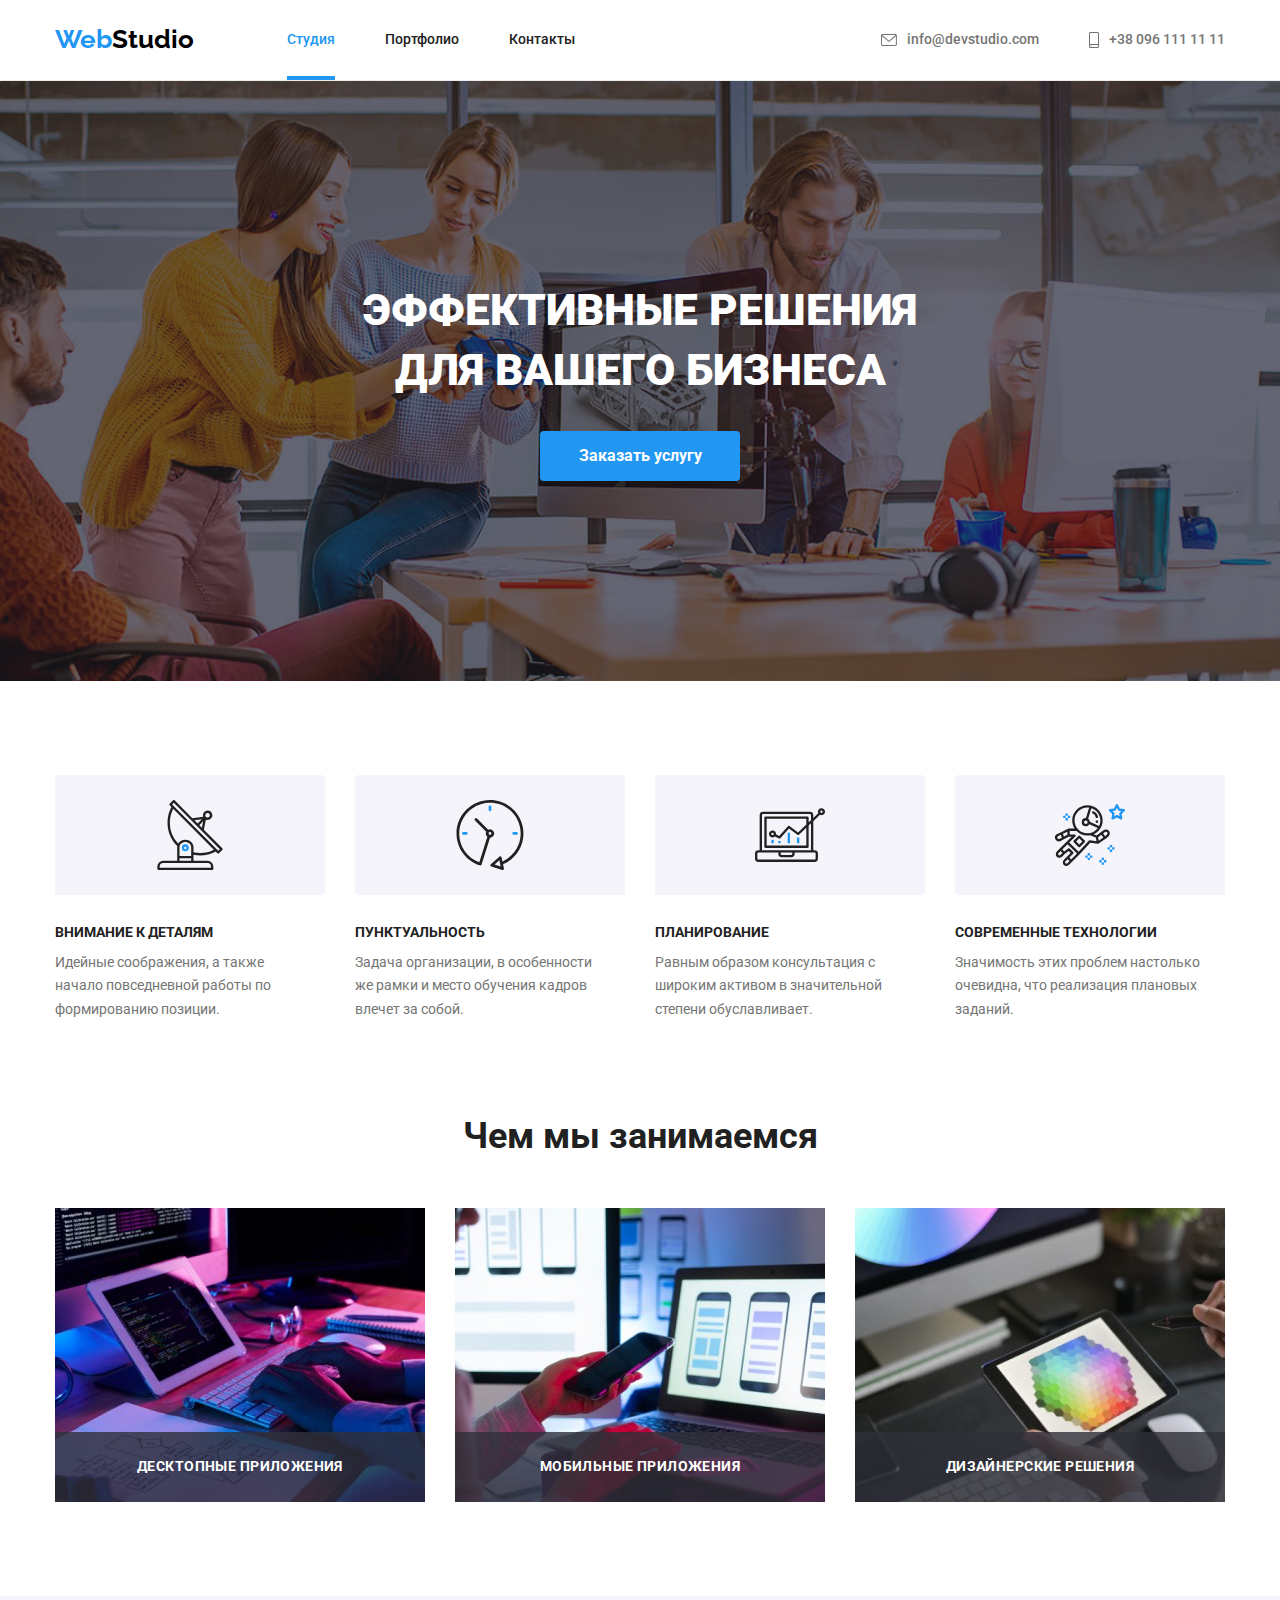
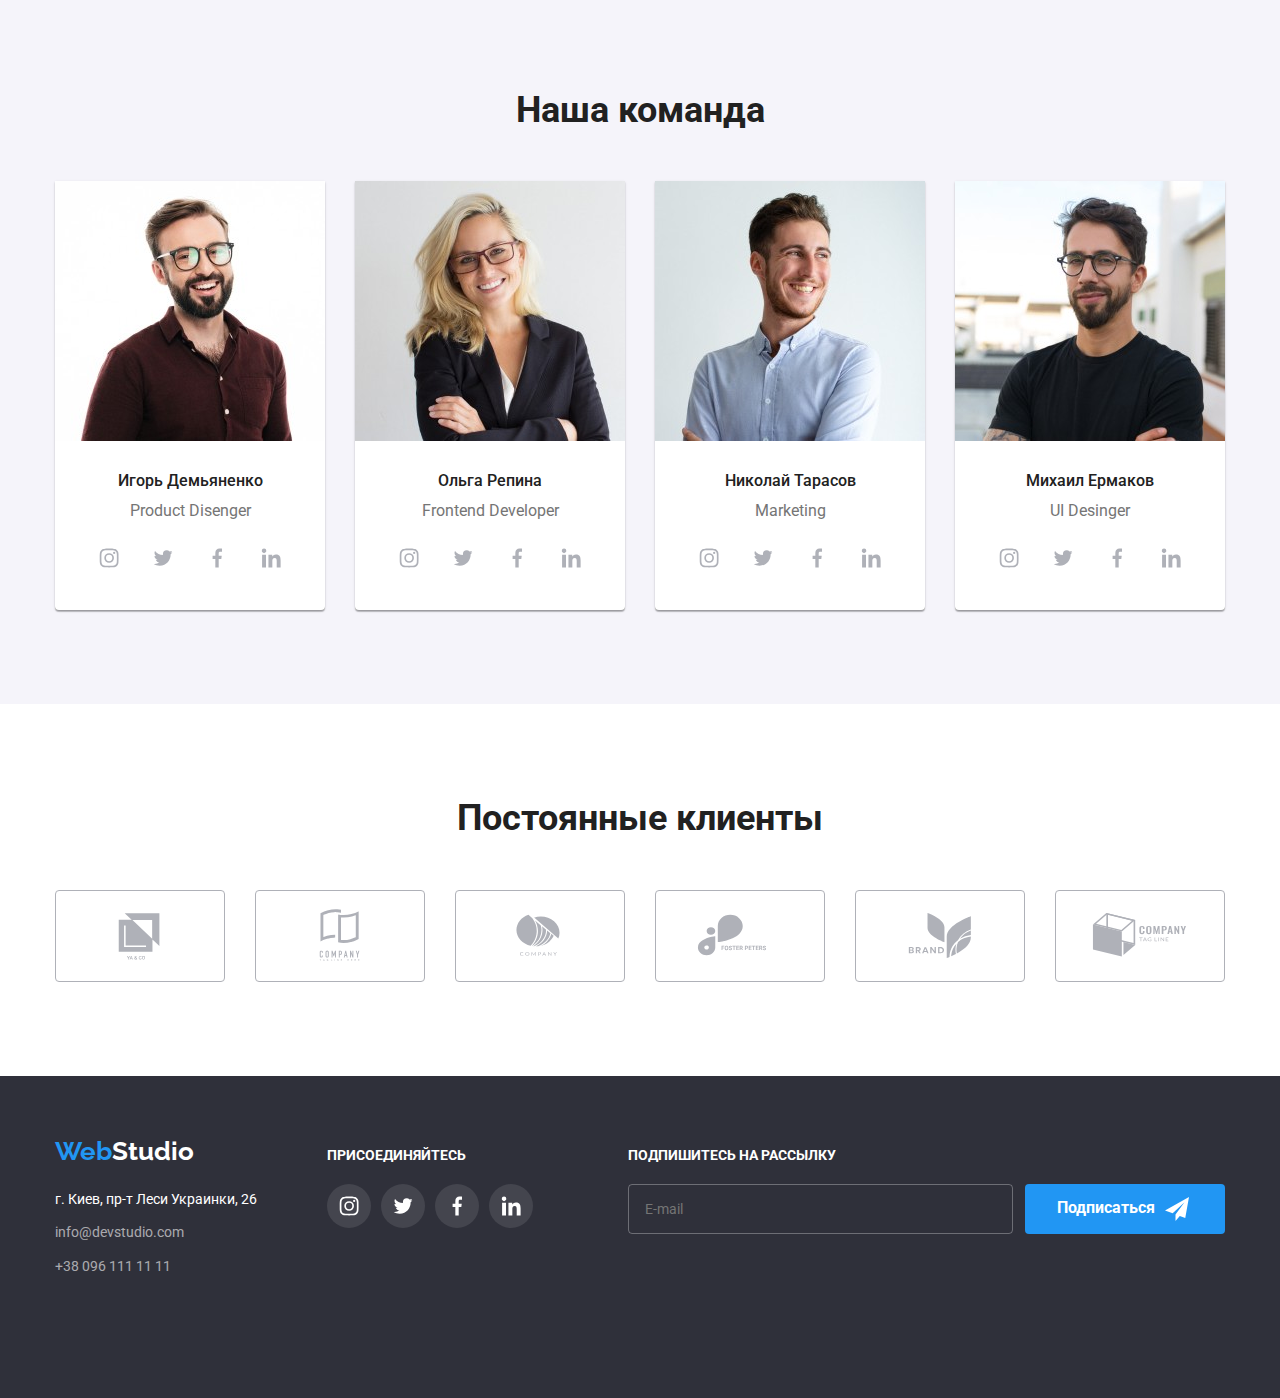
==== commit 5c087c3f: "hw-8" ====
--- a/index.html
+++ b/index.html
@@ -65,7 +65,7 @@
 
         <div class="mobile-menu">
           <button
-            class="menu-btn is-open"
+            class="menu-btn"
             type="button"
             aria-expanded="false"
             data-menu-button
@@ -83,10 +83,10 @@
               ></use>
             </svg>
           </button>
-          <div class="menu-container is-open" data-menu>
+          <div class="menu-container" data-menu>
             <nav class="mob-nav">
               <ul class="mob-nav__list list">
-                <li class="mob-nav__item">
+                <li class="mob-nav__item ">
                   <a href="./index.html" class="mob-nav__link link current"
                     >Студия</a
                   >
@@ -321,13 +321,13 @@
                 <source
                   media="(min-width: 1200px)"
                   srcset="
-                    ./imges/doing/img-1-sm.jpg    1x,
-                    ./imges/doing/img-1-sm@2x.jpg 2x
+                    ./imges/doing/doing-1-desk.jpg 1x,
+                    ./imges/doing/doing-1-desk@2x.jpg 2x
                   "
                   type="image/jpg"
                 />
                 <img
-                  src="./imges/doing/img-1-sm.jpg"
+                  src="./imges/doing/doing-1-desk.jpg"
                   alt="box_1"
                   width="370"
                   height="294"
@@ -340,13 +340,13 @@
                 <source
                   media="(min-width: 1200px)"
                   srcset="
-                    ./imges/doing/img-2-sm.jpg    1x,
-                    ./imges/doing/img-2-sm@2x.jpg 2x
+                    ./imges/doing/doing-2-desk.jpg 1x,
+                    ./imges/doing/doing-2-desk@2x.jpg 2x
                   "
                   type="image/jpg"
                 />
                 <img
-                  src="./imges/doing/img-2-sm.jpg"
+                  src="./imges/doing/doing-2-desk.jpg"
                   alt="box_2"
                   width="370"
                   height="294"
@@ -357,15 +357,16 @@
             <li class="grid__item doing__item">
               <picture>
                 <source
+                  
+                  srcset="
+                    ./imges/doing/doing-3-desk.jpg 1x,
+                    ./imges/doing/doing-3-desk@2x.jpg 2x
+                  "
                   media="(min-width: 1200px)"
-                  srcset="
-                    ./imges/doing/img-3-sm.jpg    1x,
-                    ./imges/doing/img-3-sm@2x.jpg 2x
-                  "
                   type="image/jpg"
                 />
                 <img
-                  src="./imges/doing/img-3-sm.jpg"
+                  src="./imges/doing/doing-3-desk.jpg"
                   alt="box_3"
                   width="370"
                   height="294"
@@ -388,8 +389,8 @@
                     <source
                       media="(min-width: 1200px)"
                       srcset="
-                        ./imges/team/img-1-sm.jpg    1x,
-                        ./imges/team/img-1-sm@2x.jpg 2x
+                        ./imges/team/team-1-desk.jpg 1x,
+                        ./imges/team/team-1-desk@2x.jpg 2x
                       "
                       type="image/jpg"
                     />
@@ -397,8 +398,8 @@
                     <source
                       media="(min-width: 768px)"
                       srcset="
-                        ./imges/team/img-1-md.jpg    1x,
-                        ./imges/team/img-1-md@2x.jpg 2x
+                        ./imges/team/team-1-tab.jpg 1x,
+                        ./imges/team/team-1-tab@2x.jpg 2x
                       "
                       type="image/jpg"
                     />
@@ -406,13 +407,13 @@
                     <source
                       media="(max-width: 767px)"
                       srcset="
-                        ./imges/team/img-1-lg.jpg    1x,
-                        ./imges/team/img-1-lg@2x.jpg 2x
+                        ./imges/team/team-1-mob.jpg 1x,
+                        ./imges/team/team-1-mob@2x.jpg 2x
                       "
                       type="image/jpg"
                     />
                     <img
-                      src="./imges/team/img-1-lg.jpg"
+                      src="./imges/team/team-1-mob.jpg"
                       alt="team_1"
                       width="450"
                       height="460"
@@ -476,8 +477,8 @@
                     <source
                       media="(min-width: 1200px)"
                       srcset="
-                        ./imges/team/img-2-sm.jpg    1x,
-                        ./imges/team/img-2-sm@2x.jpg 2x
+                        ./imges/team/team-2-desk.jpg 1x,
+                        ./imges/team/team-2-desk@2x.jpg 2x
                       "
                       type="image/jpg"
                     />
@@ -485,8 +486,8 @@
                     <source
                       media="(min-width: 768px)"
                       srcset="
-                        ./imges/team/img-2-md.jpg    1x,
-                        ./imges/team/img-2-md@2x.jpg 2x
+                        ./imges/team/team-2-tab.jpg 1x,
+                        ./imges/team/team-2-tab@2x.jpg 2x
                       "
                       type="image/jpg"
                     />
@@ -494,14 +495,14 @@
                     <source
                       media="(max-width: 767px)"
                       srcset="
-                        ./imges/team/img-2-lg.jpg    1x,
-                        ./imges/team/img-2-lg@2x.jpg 2x
+                        ./imges/team/team-2-mob.jpg 1x,
+                        ./imges/team/team-2-mob@2x.jpg 2x
                       "
                       type="image/jpg"
                     />
                     <img
-                      src="./imges/team/img-2-lg.jpg"
-                      alt="team_2"
+                      src="./imges/team/team-2-mob.jpg"
+                      alt="team_1"
                       width="450"
                       height="460"
                     />
@@ -564,8 +565,8 @@
                     <source
                       media="(min-width: 1200px)"
                       srcset="
-                        ./imges/team/img-3-sm.jpg    1x,
-                        ./imges/team/img-3-sm@2x.jpg 2x
+                        ./imges/team/team-3-desk.jpg 1x,
+                        ./imges/team/team-3-desk@2x.jpg 2x
                       "
                       type="image/jpg"
                     />
@@ -573,8 +574,8 @@
                     <source
                       media="(min-width: 768px)"
                       srcset="
-                        ./imges/team/img-3-md.jpg    1x,
-                        ./imges/team/img-3-md@2x.jpg 2x
+                        ./imges/team/team-3-tab.jpg 1x,
+                        ./imges/team/team-3-tab@2x.jpg 2x
                       "
                       type="image/jpg"
                     />
@@ -582,14 +583,14 @@
                     <source
                       media="(max-width: 767px)"
                       srcset="
-                        ./imges/team/img-3-lg.jpg    1x,
-                        ./imges/team/img-3-lg@2x.jpg 2x
+                        ./imges/team/team-3-mob.jpg 1x,
+                        ./imges/team/team-3-mob@2x.jpg 2x
                       "
                       type="image/jpg"
                     />
                     <img
-                      src="./imges/team/img-3-lg.jpg"
-                      alt="team_3"
+                      src="./imges/team/team-3-mob.jpg"
+                      alt="team_1"
                       width="450"
                       height="460"
                     />
@@ -652,8 +653,8 @@
                     <source
                       media="(min-width: 1200px)"
                       srcset="
-                        ./imges/team/img-4-sm.jpg    1x,
-                        ./imges/team/img-4-sm@2x.jpg 2x
+                        ./imges/team/team-4-desk.jpg 1x,
+                        ./imges/team/team-4-desk@2x.jpg 2x
                       "
                       type="image/jpg"
                     />
@@ -661,8 +662,8 @@
                     <source
                       media="(min-width: 768px)"
                       srcset="
-                        ./imges/team/img-4-md.jpg    1x,
-                        ./imges/team/img-4-md@2x.jpg 2x
+                        ./imges/team/team-4-tab.jpg 1x,
+                        ./imges/team/team-4-tab@2x.jpg 2x
                       "
                       type="image/jpg"
                     />
@@ -670,14 +671,14 @@
                     <source
                       media="(max-width: 767px)"
                       srcset="
-                        ./imges/team/img-4-lg.jpg    1x,
-                        ./imges/team/img-4-lg@2x.jpg 2x
+                        ./imges/team/team-4-mob.jpg 1x,
+                        ./imges/team/team-4-mob@2x.jpg 2x
                       "
                       type="image/jpg"
                     />
                     <img
-                      src="./imges/team/img-4-lg.jpg"
-                      alt="team_4"
+                      src="./imges/team/team-4-mob.jpg"
+                      alt="team_1"
                       width="450"
                       height="460"
                     />
--- a/css/main.min.css
+++ b/css/main.min.css
@@ -1 +1 @@
-:root{--bcg-dark: #2F303A;--bcg-light: #F5F4FA;--titl-cl: #212121;--txt-cl: #757575;--accent: #2196F3;--primery-cl: #FFFFFF;--accent-second: #000000;--btn-hover: #188CE8;--icon-cl: #AFB1B8;--gr-cl: rgba(47, 48, 58, 0.4);--modal-br-cl: rgba(33, 33, 33, 0.2);--item: 3;--card-gap: 30px}.grid{display:-webkit-box;display:-ms-flexbox;display:flex;-ms-flex-wrap:wrap;flex-wrap:wrap;gap:var(--card-gap)}.grid__item{-ms-flex-preferred-size:calc((100% - ((var(--item)) - 1)*var(--card-gap))/var(--item));flex-basis:calc((100% - ((var(--item)) - 1)*var(--card-gap))/var(--item));background-color:var(--primery-cl)}.visually-hidden{position:absolute;white-space:nowrap;width:1px;height:1px;overflow:hidden;border:0;padding:0;clip:rect(0 0 0 0);-webkit-clip-path:inset(50%);clip-path:inset(50%);margin:-1px}.link{text-decoration:none}.list{list-style:none;padding-left:0}h1,h2,h3,p,ul{margin:0}.no-scroll{overflow:hidden}img{display:block;max-width:100%;height:auto}.container{max-width:100%;margin:0 auto;padding-left:15px;padding-right:15px}@media screen and (min-width: 768px){.container{width:768px}}@media screen and (min-width: 1200px){.container{width:1200px}}.section{padding-top:60px;padding-bottom:60px}@media screen and (min-width: 1200px){.section{padding-top:94px;padding-bottom:94px}}body{font-family:Roboto,sans-serif;font-weight:400;font-size:14px;line-height:1.7;color:var(--txt-cl)}.btn{display:block;color:var(--primery-cl);background-color:var(--accent);font-weight:700;font-size:16px;line-height:1.9;width:200px;height:50px;margin-left:auto;margin-right:auto;padding:10px 32px;border-radius:4px;border:none;-webkit-transition-property:background-color;transition-property:background-color;-webkit-transition-duration:250ms;transition-duration:250ms;-webkit-transition-timing-function:cubic-bezier(0.4, 0, 0.2, 1);transition-timing-function:cubic-bezier(0.4, 0, 0.2, 1)}.btn:hover,.btn:focus{background-color:var(--btn-hover);cursor:pointer}.btn__icon{width:24px;height:24px;fill:var(--primery-cl)}.btn__sbmt{margin:30px auto;padding:10px 55px}.btn__subscribe{display:-webkit-box;display:-ms-flexbox;display:flex;-webkit-box-align:center;-ms-flex-align:center;align-items:center;gap:10px}.backdrop{position:fixed;top:0;left:0;width:100%;height:100%;background-color:rgba(0,0,0,.1);opacity:1;-webkit-transition-property:opacity,visibility;transition-property:opacity,visibility;-webkit-transition-duration:250ms;transition-duration:250ms;-webkit-transition-timing-function:cubic-bezier(0.4, 0, 0.2, 1);transition-timing-function:cubic-bezier(0.4, 0, 0.2, 1)}.backdrop.is-hidden{opacity:0;visibility:hidden;pointer-events:none}.modal{position:absolute;top:50%;left:50%;-webkit-transform:translate(-50%, -50%);transform:translate(-50%, -50%);padding:40px;background-color:var(--primery-cl);-webkit-box-shadow:0px 4px 4px rgba(0,0,0,.25);box-shadow:0px 4px 4px rgba(0,0,0,.25);border-radius:4px}@media screen and (min-width: 480px){.modal{width:450px;height:610px}}@media screen and (min-width: 1200px){.modal{width:528px;height:581px}}.modal__title{margin-bottom:30px;font-weight:700;font-size:20px;line-height:1.5;text-align:center;letter-spacing:.03em;color:var(--titl-cl)}@media screen and (min-width: 1200px){.modal__title{line-height:1.15}}.icon-close-btn{position:absolute;top:0;right:0;width:30px;height:30px;margin:8px;display:-webkit-box;display:-ms-flexbox;display:flex;-webkit-box-pack:center;-ms-flex-pack:center;justify-content:center;-webkit-box-align:center;-ms-flex-align:center;align-items:center;padding:0;fill:#000;background-color:var(--primery-cl);border-radius:50%;border:1px solid rgba(0,0,0,.1);-webkit-transition-property:fill;transition-property:fill;-webkit-transition-duration:250ms;transition-duration:250ms;-webkit-transition-timing-function:cubic-bezier(0.4, 0, 0.2, 1);transition-timing-function:cubic-bezier(0.4, 0, 0.2, 1)}.icon-close-btn:hover>.icon-close,.icon-close-btn:focus>.icon-close{fill:var(--btn-hover);cursor:pointer}.modal-form{position:relative}.form{position:relative;width:100%;height:40px}.form__lbl{position:absolute;top:-20px;left:0;z-index:1;font-size:12px}.list__form:not(last-child){margin-bottom:28px}.form__inp{width:100%;height:100%;padding-left:42px;border:1px solid var(--modal-br-cl);border-radius:4px;-webkit-transition-property:border;transition-property:border;-webkit-transition-duration:250ms;transition-duration:250ms;-webkit-transition-timing-function:cubic-bezier(0.4, 0, 0.2, 1);transition-timing-function:cubic-bezier(0.4, 0, 0.2, 1)}.form__inp:not(:-moz-placeholder-shown){border-color:var(--btn-hover);outline:rgba(0,0,0,0)}.form__inp:not(:-ms-input-placeholder){border-color:var(--btn-hover);outline:rgba(0,0,0,0)}.form__inp:hover,.form__inp:focus,.form__inp:not(:placeholder-shown){border-color:var(--btn-hover);outline:rgba(0,0,0,0)}.form__inp:hover+.form__input-icon,.form__inp:focus+.form__input-icon{fill:var(--btn-hover)}.form__input-icon{position:absolute;z-index:2;top:50%;left:12px;-webkit-transform:translateY(-50%);transform:translateY(-50%);width:18px;height:18px;-webkit-transition-property:fill;transition-property:fill;-webkit-transition-duration:250ms;transition-duration:250ms;-webkit-transition-timing-function:cubic-bezier(0.4, 0, 0.2, 1);transition-timing-function:cubic-bezier(0.4, 0, 0.2, 1)}.form.textarea{height:120px}.form__inp.textarea{height:100%;resize:none;padding:12px 16px}.agreement{margin-top:20px;height:24px;display:-webkit-box;display:-ms-flexbox;display:flex;-webkit-box-pack:center;-ms-flex-pack:center;justify-content:center;-webkit-box-align:center;-ms-flex-align:center;align-items:center;gap:5px}.agreement__txt{font-weight:400;font-size:12px;line-height:1.1}@media screen and (min-width: 1200px){.agreement__txt{font-weight:400;font-size:14px;line-height:1.7}}.agreement__custom-check{display:-webkit-inline-box;display:-ms-inline-flexbox;display:inline-flex;-webkit-box-pack:center;-ms-flex-pack:center;justify-content:center;-webkit-box-align:center;-ms-flex-align:center;align-items:center;width:16px;height:15px;background-color:rgba(0,0,0,0);border:2px solid var(--titl-cl);border-radius:2px;-webkit-transition-property:border-color;transition-property:border-color;-webkit-transition-duration:250ms;transition-duration:250ms;-webkit-transition-timing-function:cubic-bezier(0.4, 0, 0.2, 1);transition-timing-function:cubic-bezier(0.4, 0, 0.2, 1)}.icon-check{fill:var(--primery-cl)}.agreement__inp:checked+.agreement__custom-check{background-color:var(--btn-hover);border:none}.agreement__inp:hover+.agreement__custom-check,.agreement__inp:focus+.agreement__custom-check{border-color:var(--btn-hover)}.agreement__link{color:var(--accent)}.logotype{font-family:"Raleway";font-style:normal;font-weight:700;font-size:24px;line-height:1.16;text-align:center;margin-right:88px}@media screen and (min-width: 1200px){.logotype{font-weight:700;font-size:26px;line-height:1.2;margin-right:93px;text-align:left}}.logotype__logo{color:var(--accent)}.logotype__type{color:var(--accent-second)}.nav__list,.contact{font-weight:500;font-size:14px;line-height:1.14;display:-webkit-box;display:-ms-flexbox;display:flex;margin-top:0;margin-bottom:0}@media screen and (max-width: 767px){.nav__list,.contact{display:none}}.nav__item:not(:last-child){margin-right:50px}.nav__item{position:relative;padding-top:32px;padding-bottom:32px}.nav__link{display:block;color:var(--titl-cl);-webkit-transition-property:color;transition-property:color;-webkit-transition-duration:250ms;transition-duration:250ms;-webkit-transition-timing-function:cubic-bezier(0.4, 0, 0.2, 1);transition-timing-function:cubic-bezier(0.4, 0, 0.2, 1)}.nav__link.current,.nav__link:hover,.nav__link:focus{color:var(--accent);cursor:pointer}.nav__link::after{content:"";display:none;width:100%;height:4px;position:absolute;bottom:0;background-color:var(--accent)}.current.nav__link::after{display:block}.contact{margin-left:auto}@media screen and (min-width: 768px)and (max-width: 1199px){.contact{display:block}}@media screen and (min-width: 1200px){.contact__item{padding-top:32px;padding-bottom:32px}}.contact__item:focus,.contact__item:hover{color:var(--accent);cursor:pointer}.contact__item:last-child{margin-top:10px}@media screen and (min-width: 1200px){.contact__item:last-child{margin-top:0;margin-left:50px}}.contact__link{display:-webkit-box;display:-ms-flexbox;display:flex;-webkit-box-align:center;-ms-flex-align:center;align-items:center;color:inherit;-webkit-transition-property:color;transition-property:color;-webkit-transition-duration:250ms;transition-duration:250ms;-webkit-transition-timing-function:cubic-bezier(0.4, 0, 0.2, 1);transition-timing-function:cubic-bezier(0.4, 0, 0.2, 1);-webkit-transition-property:fill;transition-property:fill;transition-duration:250ms;transition-timing-function:cubic-bezier(0.4, 0, 0.2, 1)}.envelope{width:16px;height:12px;margin-right:10px;fill:currentColor}.smartphone{width:10px;height:16px;margin-right:10px;fill:currentColor}.social{display:-webkit-box;display:-ms-flexbox;display:flex;-webkit-box-pack:center;-ms-flex-pack:center;justify-content:center}.social__item:not(:last-child){margin-right:10px}.social__icon{width:20px;height:20px}.social__link{display:-webkit-box;display:-ms-flexbox;display:flex;-webkit-box-pack:center;-ms-flex-pack:center;justify-content:center;-webkit-box-align:center;-ms-flex-align:center;align-items:center;width:44px;height:44px;border-radius:50%;fill:var(--icon-cl);-webkit-transition-property:background-color;transition-property:background-color;-webkit-transition-duration:250ms;transition-duration:250ms;-webkit-transition-timing-function:cubic-bezier(0.4, 0, 0.2, 1);transition-timing-function:cubic-bezier(0.4, 0, 0.2, 1)}.social__link:hover,.social__link:focus,.foot .social__link:hover,.foot .social__link:focus{background-color:var(--accent);fill:var(--primery-cl)}.subscribe{margin-left:auto}.subscribe__title{display:block;margin-bottom:20px;color:var(--primery-cl);font-weight:700;font-size:14px;line-height:1.14;text-transform:uppercase;text-align:center}@media screen and (min-width: 1200px){.subscribe__title{text-align:left;padding-top:12px}}.subscribe__list{text-align:center}@media screen and (min-width: 1200px){.subscribe__list{display:-webkit-box;display:-ms-flexbox;display:flex;-webkit-box-align:center;-ms-flex-align:center;align-items:center;gap:12px}}.subscribe__list--item{margin-bottom:20px}@media screen and (min-width: 1200px){.subscribe__list--item{margin-bottom:0}}.subscribe__mail{min-width:100%;height:50px;padding:12px 16px;border:1px solid rgba(255,255,255,.3);border-radius:4px;color:var(--primery-cl);background-color:rgba(0,0,0,0);-webkit-transition-property:border-color;transition-property:border-color;-webkit-transition-duration:250ms;transition-duration:250ms;-webkit-transition-timing-function:cubic-bezier(0.4, 0, 0.2, 1);transition-timing-function:cubic-bezier(0.4, 0, 0.2, 1)}@media screen and (min-width: 1200px){.subscribe__mail{width:385px}}.subscribe__mail:hover,.subscribe__mail:focus{border-color:var(--btn-hover);outline:rgba(0,0,0,0)}@media screen and (min-width: 768px){.mobile-menu{display:none}}.menu-btn{border:0;padding:0;background-color:rgba(0,0,0,0);position:absolute;z-index:5;top:10px;right:10px}.menu-btn:hover .menu-btn__svg,.menu-btn:focus .menu-btn__svg{fill:var(--accent)}.menu__open{width:24px;height:16px}.menu__closed{display:none;width:19px;height:19px}.menu-btn.is-open .menu__closed{display:block}.menu-btn.is-open .menu__open{display:none}.menu-container{display:none;position:fixed;z-index:4;top:0;left:0;width:100%;height:100%;padding:48px 40px;background-color:var(--primery-cl)}.menu-container.is-open{display:-webkit-box;display:-ms-flexbox;display:flex;-webkit-box-orient:vertical;-webkit-box-direction:normal;-ms-flex-direction:column;flex-direction:column}.mob-nav{margin-bottom:auto}.mob-nav__item:not(:last-child){margin-bottom:32px}.mob-nav__link{font-weight:500;font-size:40px;line-height:1.1;color:var(--titl-cl)}.mob-nav__link:hover,.mob-nav__link:focus{color:var(--accent)}.mob-contact__item:not(:last-child){margin-bottom:32px}.mob-contact__item:first-child>.mob-contact__link{font-weight:500;font-size:34px;line-height:1.1;color:var(--accent)}.mob-contact__item>.mob-contact__link{font-weight:500;font-size:24px;line-height:1.1;color:var(--txt-cl)}.mob-social{display:-webkit-box;display:-ms-flexbox;display:flex;-ms-flex-wrap:wrap;flex-wrap:wrap;margin-top:64px}.mob-social__item:not(:last-child){margin-right:20px}.mob-social__link{font-weight:500;font-size:18px;line-height:1.2;color:var(--accent)}header{border-bottom:1px solid #ececec}header>.container{display:-webkit-box;display:-ms-flexbox;display:flex;-webkit-box-align:center;-ms-flex-align:center;align-items:center}.header{position:relative;height:60px}@media screen and (min-width: 768px){.header{height:80px}}.hat{padding-top:118px;padding-bottom:118px;text-align:center;max-width:767px;margin-left:auto;margin-right:auto;background-color:var(--bcg-dark);background-position:center;background-repeat:no-repeat;background-size:cover;background-image:-webkit-gradient(linear, left top, left bottom, from(var(--gr-cl)), to(var(--gr-cl))),url(../imges/hat/img-sm.jpg);background-image:linear-gradient(var(--gr-cl), var(--gr-cl)),url(../imges/hat/img-sm.jpg)}@media(min-device-pixel-ratio: 2),(-webkit-min-device-pixel-ratio: 2),(min-resolution: 192dpi),(min-resolution: 2dppx){.hat{background-image:-webkit-gradient(linear, left top, left bottom, from(var(--gr-cl)), to(var(--gr-cl))),url(../imges/hat/img-sm@2x.jpg);background-image:linear-gradient(var(--gr-cl), var(--gr-cl)),url(../imges/hat/img-sm@2x.jpg)}}@media screen and (min-width: 768px){.hat{background-image:-webkit-gradient(linear, left top, left bottom, from(var(--gr-cl)), to(var(--gr-cl))),url(../imges/hat/img-md.jpg);background-image:linear-gradient(var(--gr-cl), var(--gr-cl)),url(../imges/hat/img-md.jpg)}}@media screen and (min-width: 768px)and (min-device-pixel-ratio: 2),screen and (min-width: 768px)and (-webkit-min-device-pixel-ratio: 2),screen and (min-width: 768px)and (min-resolution: 192dpi),screen and (min-width: 768px)and (min-resolution: 2dppx){.hat{background-image:-webkit-gradient(linear, left top, left bottom, from(var(--gr-cl)), to(var(--gr-cl))),url(../imges/hat/img-md@2x.png);background-image:linear-gradient(var(--gr-cl), var(--gr-cl)),url(../imges/hat/img-md@2x.png)}}@media screen and (min-width: 1200px){.hat{background-image:-webkit-gradient(linear, left top, left bottom, from(var(--gr-cl)), to(var(--gr-cl))),url(../imges/hat/img-lg.jpg);background-image:linear-gradient(var(--gr-cl), var(--gr-cl)),url(../imges/hat/img-lg.jpg);padding-top:200px;padding-bottom:200px;max-width:1600px}}@media screen and (min-width: 1200px)and (min-device-pixel-ratio: 2),screen and (min-width: 1200px)and (-webkit-min-device-pixel-ratio: 2),screen and (min-width: 1200px)and (min-resolution: 192dpi),screen and (min-width: 1200px)and (min-resolution: 2dppx){.hat{background-image:-webkit-gradient(linear, left top, left bottom, from(var(--gr-cl)), to(var(--gr-cl))),url(../imges/hat/img-lg@2x.jpg);background-image:linear-gradient(var(--gr-cl), var(--gr-cl)),url(../imges/hat/img-lg@2x.jpg)}}.hat__title{color:var(--primery-cl);font-weight:900;font-size:26px;line-height:1.6;text-transform:uppercase;margin-bottom:30px}@media screen and (min-width: 1200px){.hat__title{font-weight:900;font-size:44px;line-height:1.36}}@media screen and (min-width: 320px){.peculiarities{--item: 1}}@media screen and (min-width: 768px){.peculiarities{--item: 2}}@media screen and (min-width: 1200px){.peculiarities{--item: 4}}.peculiarities__title{margin-bottom:10px;font-weight:700;font-size:14px;line-height:1.14;text-transform:uppercase;color:var(--titl-cl)}.peculiarities__icon-bg{display:-webkit-box;display:-ms-flexbox;display:flex;-webkit-box-align:center;-ms-flex-align:center;align-items:center;-webkit-box-pack:center;-ms-flex-pack:center;justify-content:center;height:120px;width:100%;margin-bottom:30px;background-color:var(--bcg-light);border-radius:4px}.peculiarities__icon{width:70px;height:70px}.doing{display:none;padding-bottom:94px}@media screen and (min-width: 1200px){.doing{display:block}}.doing__title{font-weight:700;font-size:36px;line-height:1.16;text-align:center;color:var(--titl-cl);margin-bottom:50px}.doing__item{position:relative}.doing__text{display:-webkit-box;display:-ms-flexbox;display:flex;-webkit-box-pack:center;-ms-flex-pack:center;justify-content:center;-webkit-box-align:center;-ms-flex-align:center;align-items:center;position:absolute;bottom:0;width:100%;height:70px;color:var(--primery-cl);font-weight:700;font-size:14px;line-height:1.1;letter-spacing:.03em;text-transform:uppercase;background-color:rgba(47,48,58,.8)}.team{background-color:var(--bcg-light)}@media screen and (min-width: 320px){.team{--item: 1}}@media screen and (min-width: 768px){.team{--item: 2}}@media screen and (min-width: 1200px){.team{--item: 4}}.team__title{font-weight:700;font-size:28px;line-height:1.14;text-align:center;color:var(--titl-cl);margin-bottom:30px}@media screen and (min-width: 1200px){.team__title{font-weight:700;font-size:36px;line-height:1.16;margin-bottom:50px}}.team .card{-webkit-box-shadow:0px 1px 3px rgba(0,0,0,.12),0px 1px 1px rgba(0,0,0,.14),0px 2px 1px rgba(0,0,0,.2);box-shadow:0px 1px 3px rgba(0,0,0,.12),0px 1px 1px rgba(0,0,0,.14),0px 2px 1px rgba(0,0,0,.2);border-radius:0px 0px 4px 4px}.card__content{text-align:center;padding-top:var(--card-gap);padding-bottom:var(--card-gap)}.card__title{font-weight:500;font-size:16px;line-height:1.2;color:var(--titl-cl)}.card__txt{font-weight:400;font-size:16px;line-height:1.2;margin-top:10px;margin-bottom:16px}@media screen and (min-width: 320px){.clients{--item: 2}}@media screen and (min-width: 768px){.clients{--item: 3}}@media screen and (min-width: 1200px){.clients{--item: 6}}.clients__title{font-weight:700;font-size:28px;line-height:1.14;margin-bottom:30px;text-align:center;color:var(--titl-cl)}@media screen and (min-width: 1200px){.clients__title{font-weight:700;font-size:36px;line-height:1.16;margin-bottom:50px}}.clients__icon{width:106px;height:60px;fill:currentColor}.clients__link{display:-webkit-box;display:-ms-flexbox;display:flex;-webkit-box-pack:center;-ms-flex-pack:center;justify-content:center;-webkit-box-align:center;-ms-flex-align:center;align-items:center;height:92px;color:var(--icon-cl);border:1px solid var(--icon-cl);border-radius:4px;-webkit-transition-property:сolor,border-color;transition-property:сolor,border-color;-webkit-transition-duration:250ms;transition-duration:250ms;-webkit-transition-timing-function:cubic-bezier(0.4, 0, 0.2, 1);transition-timing-function:cubic-bezier(0.4, 0, 0.2, 1)}.clients__link:hover,.clients__link:focus{color:var(--accent);border-color:var(--accent)}.foot{background-color:var(--bcg-dark);padding-top:60px;padding-bottom:60px}@media screen and (min-width: 768px)and (max-width: 1199px){.foot__container{position:relative}}@media screen and (min-width: 1200px){.foot__container{display:-webkit-box;display:-ms-flexbox;display:flex}}.foot__logotype{margin:0;padding-bottom:20px}.foot .logotype__type{color:var(--primery-cl)}.foot__adr,.foot__link{font-style:normal;font-weight:400;font-size:14px;line-height:24px}.foot__list{text-align:center;padding-bottom:60px}@media screen and (min-width: 1200px){.foot__list{text-align:left}}.foot__list>li:not(:last-child){margin-bottom:9px}.foot__adr{color:var(--primery-cl)}.foot__link{color:rgba(255,255,255,.6)}.foot__link:hover,.foot__link:focus{color:var(--accent);cursor:pointer}@media screen and (min-width: 768px)and (max-width: 1199px){.tablet-position{position:relative;top:0px;left:60px;width:230px}}.join{margin-bottom:60px}@media screen and (min-width: 768px)and (max-width: 1199px){.join{position:absolute;top:5px;right:89px}}@media screen and (min-width: 1200px){.join{padding-left:70px}}.join__title{display:block;margin-bottom:20px;font-weight:700;font-size:14px;line-height:1.14;text-transform:uppercase;text-align:center;color:var(--primery-cl)}@media screen and (min-width: 1200px){.join__title{padding-top:12px;text-align:left}}.foot .social__link{fill:var(--primery-cl);background-color:rgba(255,255,255,.1)}.filters{display:-webkit-box;display:-ms-flexbox;display:flex;-ms-flex-wrap:wrap;flex-wrap:wrap;-webkit-box-pack:left;-ms-flex-pack:left;justify-content:left;margin:0 auto;padding-bottom:16px}@media screen and (min-width: 768px){.filters{width:610px;-webkit-box-pack:center;-ms-flex-pack:center;justify-content:center}}.filters__item:not(:last-child){margin-right:8px;margin-bottom:15px}.filters__btn{font-weight:500;font-size:16px;line-height:1.6;color:var(--titl-cl);background-color:var(--bcg-light);border:none;border-radius:4px;padding:6px 22px;-webkit-transition-property:сolor,background-color,-webkit-box-shadow;transition-property:сolor,background-color,-webkit-box-shadow;transition-property:сolor,background-color,box-shadow;transition-property:сolor,background-color,box-shadow,-webkit-box-shadow;-webkit-transition-duration:250ms;transition-duration:250ms;-webkit-transition-timing-function:cubic-bezier(0.4, 0, 0.2, 1);transition-timing-function:cubic-bezier(0.4, 0, 0.2, 1)}.filters__btn.current,.filters__btn:hover,.filters__btn:focus{color:var(--primery-cl);background-color:var(--btn-hover)}.filters__btn:hover,.filters__btn:focus{-webkit-box-shadow:0px 3px 1px rgba(0,0,0,.1),0px 1px 2px rgba(0,0,0,.08),0px 2px 2px rgba(0,0,0,.12);box-shadow:0px 3px 1px rgba(0,0,0,.1),0px 1px 2px rgba(0,0,0,.08),0px 2px 2px rgba(0,0,0,.12);cursor:pointer}.galary{--item: 1;padding-top:34px}@media screen and (min-width: 768px){.galary{--item: 2}}@media screen and (min-width: 1200px){.galary{--item: 3}}.galary__card-content{padding:20px 24px;border:1px solid #eee}.galary__title{font-weight:700;font-size:18px;line-height:2;color:var(--titl-cl);margin:0}.galary__txt{font-weight:400;font-size:16px;line-height:1.9;margin-top:4px}.galary .card{-webkit-transition-property:-webkit-box-shadow;transition-property:-webkit-box-shadow;transition-property:box-shadow;transition-property:box-shadow, -webkit-box-shadow;-webkit-transition-duration:250ms;transition-duration:250ms;-webkit-transition-timing-function:cubic-bezier(0.4, 0, 0.2, 1);transition-timing-function:cubic-bezier(0.4, 0, 0.2, 1)}.card__thumb{position:relative;overflow:hidden}.thumb__txt{position:absolute;z-index:3;bottom:0;width:100%;height:100%;-webkit-transform:translateY(101%);transform:translateY(101%);display:inline-block;padding:63px 24px;text-align:center;font-size:18px;line-height:1.55;color:var(--primery-cl);background:rgba(33,150,243,.9);-webkit-transition-property:-webkit-transform;transition-property:-webkit-transform;transition-property:transform;transition-property:transform, -webkit-transform;-webkit-transition-duration:250ms;transition-duration:250ms;-webkit-transition-timing-function:cubic-bezier(0.4, 0, 0.2, 1);transition-timing-function:cubic-bezier(0.4, 0, 0.2, 1)}.galary .card:hover .thumb__txt,.galary .card:focus .thumb__txt{-webkit-transform:translateY(0);transform:translateY(0)}.galary .card:hover,.galary .card:focus{-webkit-box-shadow:0px 1px 1px rgba(0,0,0,.12),0px 4px 4px rgba(0,0,0,.06),1px 4px 6px rgba(0,0,0,.16);box-shadow:0px 1px 1px rgba(0,0,0,.12),0px 4px 4px rgba(0,0,0,.06),1px 4px 6px rgba(0,0,0,.16)}/*# sourceMappingURL=main.min.css.map */+:root{--bcg-dark: #2F303A;--bcg-light: #F5F4FA;--titl-cl: #212121;--txt-cl: #757575;--accent: #2196F3;--primery-cl: #FFFFFF;--accent-second: #000000;--btn-hover: #188CE8;--icon-cl: #AFB1B8;--gr-cl: rgba(47, 48, 58, 0.4);--modal-br-cl: rgba(33, 33, 33, 0.2);--item: 3;--card-gap: 30px}.grid{display:-webkit-box;display:-ms-flexbox;display:flex;-ms-flex-wrap:wrap;flex-wrap:wrap;gap:var(--card-gap)}.grid__item{-ms-flex-preferred-size:calc((100% - ((var(--item)) - 1)*var(--card-gap))/var(--item));flex-basis:calc((100% - ((var(--item)) - 1)*var(--card-gap))/var(--item));background-color:var(--primery-cl)}.visually-hidden{position:absolute;white-space:nowrap;width:1px;height:1px;overflow:hidden;border:0;padding:0;clip:rect(0 0 0 0);-webkit-clip-path:inset(50%);clip-path:inset(50%);margin:-1px}.link{text-decoration:none}.list{list-style:none;padding-left:0}h1,h2,h3,p,ul{margin:0}.no-scroll{overflow:hidden}img{display:block;max-width:100%;height:auto}.container{width:480px;margin:0 auto;padding-left:15px;padding-right:15px}@media screen and (max-width: 479px){.container{width:100%}}@media screen and (min-width: 768px){.container{width:768px}}@media screen and (min-width: 1200px){.container{width:1200px}}.section{padding-top:60px;padding-bottom:60px}@media screen and (min-width: 1200px){.section{padding-top:94px;padding-bottom:94px}}body{font-family:Roboto,sans-serif;font-weight:400;font-size:14px;line-height:1.7;color:var(--txt-cl)}.btn{display:block;color:var(--primery-cl);background-color:var(--accent);font-weight:700;font-size:16px;line-height:1.9;width:200px;height:50px;margin-left:auto;margin-right:auto;padding:10px 32px;border-radius:4px;border:none;-webkit-transition-property:background-color;transition-property:background-color;-webkit-transition-duration:250ms;transition-duration:250ms;-webkit-transition-timing-function:cubic-bezier(0.4, 0, 0.2, 1);transition-timing-function:cubic-bezier(0.4, 0, 0.2, 1)}.btn:hover,.btn:focus{background-color:var(--btn-hover);cursor:pointer}.btn__icon{width:24px;height:24px;fill:var(--primery-cl)}.btn__sbmt{margin:30px auto;padding:10px 55px}.btn__subscribe{display:-webkit-box;display:-ms-flexbox;display:flex;-webkit-box-align:center;-ms-flex-align:center;align-items:center;gap:10px}.backdrop{position:fixed;top:0;left:0;width:100%;height:100%;background-color:rgba(0,0,0,.1);opacity:1;-webkit-transition-property:opacity,visibility;transition-property:opacity,visibility;-webkit-transition-duration:250ms;transition-duration:250ms;-webkit-transition-timing-function:cubic-bezier(0.4, 0, 0.2, 1);transition-timing-function:cubic-bezier(0.4, 0, 0.2, 1)}.backdrop.is-hidden{opacity:0;visibility:hidden;pointer-events:none}.modal{position:absolute;top:50%;left:50%;-webkit-transform:translate(-50%, -50%);transform:translate(-50%, -50%);padding:40px;background-color:var(--primery-cl);-webkit-box-shadow:0px 4px 4px rgba(0,0,0,.25);box-shadow:0px 4px 4px rgba(0,0,0,.25);border-radius:4px}@media screen and (min-width: 480px){.modal{width:450px;height:610px}}@media screen and (min-width: 1200px){.modal{width:528px;height:581px}}.modal__title{margin-bottom:30px;font-weight:700;font-size:20px;line-height:1.5;text-align:center;letter-spacing:.03em;color:var(--titl-cl)}@media screen and (min-width: 1200px){.modal__title{line-height:1.15}}.icon-close-btn{position:absolute;top:0;right:0;width:30px;height:30px;margin:8px;display:-webkit-box;display:-ms-flexbox;display:flex;-webkit-box-pack:center;-ms-flex-pack:center;justify-content:center;-webkit-box-align:center;-ms-flex-align:center;align-items:center;padding:0;fill:#000;background-color:var(--primery-cl);border-radius:50%;border:1px solid rgba(0,0,0,.1);-webkit-transition-property:fill;transition-property:fill;-webkit-transition-duration:250ms;transition-duration:250ms;-webkit-transition-timing-function:cubic-bezier(0.4, 0, 0.2, 1);transition-timing-function:cubic-bezier(0.4, 0, 0.2, 1)}.icon-close-btn:hover>.icon-close,.icon-close-btn:focus>.icon-close{fill:var(--btn-hover);cursor:pointer}.modal-form{position:relative}.form{position:relative;width:100%;height:40px}.form__lbl{position:absolute;top:-20px;left:0;z-index:1;font-size:12px}.list__form:not(last-child){margin-bottom:28px}.form__inp{width:100%;height:100%;padding-left:42px;border:1px solid var(--modal-br-cl);border-radius:4px;-webkit-transition-property:border;transition-property:border;-webkit-transition-duration:250ms;transition-duration:250ms;-webkit-transition-timing-function:cubic-bezier(0.4, 0, 0.2, 1);transition-timing-function:cubic-bezier(0.4, 0, 0.2, 1)}.form__inp:not(:-moz-placeholder-shown){border-color:var(--btn-hover);outline:rgba(0,0,0,0)}.form__inp:not(:-ms-input-placeholder){border-color:var(--btn-hover);outline:rgba(0,0,0,0)}.form__inp:hover,.form__inp:focus,.form__inp:not(:placeholder-shown){border-color:var(--btn-hover);outline:rgba(0,0,0,0)}.form__inp:hover+.form__input-icon,.form__inp:focus+.form__input-icon{fill:var(--btn-hover)}.form__input-icon{position:absolute;z-index:2;top:50%;left:12px;-webkit-transform:translateY(-50%);transform:translateY(-50%);width:18px;height:18px;-webkit-transition-property:fill;transition-property:fill;-webkit-transition-duration:250ms;transition-duration:250ms;-webkit-transition-timing-function:cubic-bezier(0.4, 0, 0.2, 1);transition-timing-function:cubic-bezier(0.4, 0, 0.2, 1)}.form.textarea{height:120px}.form__inp.textarea{height:100%;resize:none;padding:12px 16px}.agreement{margin-top:20px;height:24px;display:-webkit-box;display:-ms-flexbox;display:flex;-webkit-box-pack:center;-ms-flex-pack:center;justify-content:center;-webkit-box-align:center;-ms-flex-align:center;align-items:center;gap:5px}.agreement__txt{font-weight:400;font-size:12px;line-height:1.1}@media screen and (min-width: 1200px){.agreement__txt{font-weight:400;font-size:14px;line-height:1.7}}.agreement__custom-check{display:-webkit-inline-box;display:-ms-inline-flexbox;display:inline-flex;-webkit-box-pack:center;-ms-flex-pack:center;justify-content:center;-webkit-box-align:center;-ms-flex-align:center;align-items:center;width:16px;height:15px;background-color:rgba(0,0,0,0);border:2px solid var(--titl-cl);border-radius:2px;-webkit-transition-property:border-color;transition-property:border-color;-webkit-transition-duration:250ms;transition-duration:250ms;-webkit-transition-timing-function:cubic-bezier(0.4, 0, 0.2, 1);transition-timing-function:cubic-bezier(0.4, 0, 0.2, 1)}.icon-check{fill:var(--primery-cl)}.agreement__inp:checked+.agreement__custom-check{background-color:var(--btn-hover);border:none}.agreement__inp:hover+.agreement__custom-check,.agreement__inp:focus+.agreement__custom-check{border-color:var(--btn-hover)}.agreement__link{color:var(--accent)}.logotype{font-family:"Raleway";font-style:normal;font-weight:700;font-size:24px;line-height:1.16;text-align:center;margin-right:88px}@media screen and (min-width: 1200px){.logotype{font-weight:700;font-size:26px;line-height:1.2;margin-right:93px;text-align:left}}.logotype__logo{color:var(--accent)}.logotype__type{color:var(--accent-second)}.nav__list,.contact{font-weight:500;font-size:14px;line-height:1.14;display:-webkit-box;display:-ms-flexbox;display:flex;margin-top:0;margin-bottom:0}@media screen and (max-width: 767px){.nav__list,.contact{display:none}}.nav__item:not(:last-child){margin-right:50px}.nav__item{position:relative;padding-top:32px;padding-bottom:32px}.nav__link{display:block;color:var(--titl-cl);-webkit-transition-property:color;transition-property:color;-webkit-transition-duration:250ms;transition-duration:250ms;-webkit-transition-timing-function:cubic-bezier(0.4, 0, 0.2, 1);transition-timing-function:cubic-bezier(0.4, 0, 0.2, 1)}.nav__link.current,.nav__link:hover,.nav__link:focus{color:var(--accent);cursor:pointer}.nav__link::after{content:"";display:none;width:100%;height:4px;position:absolute;bottom:0;background-color:var(--accent)}.current.nav__link::after{display:block}.contact{margin-left:auto}@media screen and (min-width: 768px)and (max-width: 1199px){.contact{display:block}}@media screen and (min-width: 1200px){.contact__item{padding-top:32px;padding-bottom:32px}}.contact__item:focus,.contact__item:hover{color:var(--accent);cursor:pointer}.contact__item:last-child{margin-top:10px}@media screen and (min-width: 1200px){.contact__item:last-child{margin-top:0;margin-left:50px}}.contact__link{display:-webkit-box;display:-ms-flexbox;display:flex;-webkit-box-align:center;-ms-flex-align:center;align-items:center;color:inherit;-webkit-transition-property:color;transition-property:color;-webkit-transition-duration:250ms;transition-duration:250ms;-webkit-transition-timing-function:cubic-bezier(0.4, 0, 0.2, 1);transition-timing-function:cubic-bezier(0.4, 0, 0.2, 1);-webkit-transition-property:fill;transition-property:fill;transition-duration:250ms;transition-timing-function:cubic-bezier(0.4, 0, 0.2, 1)}.envelope{width:16px;height:12px;margin-right:10px;fill:currentColor}.smartphone{width:10px;height:16px;margin-right:10px;fill:currentColor}.social{display:-webkit-box;display:-ms-flexbox;display:flex;-webkit-box-pack:center;-ms-flex-pack:center;justify-content:center}.social__item:not(:last-child){margin-right:10px}.social__icon{width:20px;height:20px}.social__link{display:-webkit-box;display:-ms-flexbox;display:flex;-webkit-box-pack:center;-ms-flex-pack:center;justify-content:center;-webkit-box-align:center;-ms-flex-align:center;align-items:center;width:44px;height:44px;border-radius:50%;fill:var(--icon-cl);-webkit-transition-property:background-color;transition-property:background-color;-webkit-transition-duration:250ms;transition-duration:250ms;-webkit-transition-timing-function:cubic-bezier(0.4, 0, 0.2, 1);transition-timing-function:cubic-bezier(0.4, 0, 0.2, 1)}.social__link:hover,.social__link:focus,.foot .social__link:hover,.foot .social__link:focus{background-color:var(--accent);fill:var(--primery-cl)}.subscribe{margin-left:auto}.subscribe__title{display:block;margin-bottom:20px;color:var(--primery-cl);font-weight:700;font-size:14px;line-height:1.14;text-transform:uppercase;text-align:center}@media screen and (min-width: 1200px){.subscribe__title{text-align:left;padding-top:12px}}.subscribe__list{text-align:center}@media screen and (min-width: 1200px){.subscribe__list{display:-webkit-box;display:-ms-flexbox;display:flex;-webkit-box-align:center;-ms-flex-align:center;align-items:center;gap:12px}}.subscribe__list--item{margin-bottom:20px}@media screen and (min-width: 1200px){.subscribe__list--item{margin-bottom:0}}.subscribe__mail{width:450px;height:50px;padding:12px 16px;border:1px solid rgba(255,255,255,.3);border-radius:4px;color:var(--primery-cl);background-color:rgba(0,0,0,0);-webkit-transition-property:border-color;transition-property:border-color;-webkit-transition-duration:250ms;transition-duration:250ms;-webkit-transition-timing-function:cubic-bezier(0.4, 0, 0.2, 1);transition-timing-function:cubic-bezier(0.4, 0, 0.2, 1)}@media screen and (max-width: 450px){.subscribe__mail{width:100%}}@media screen and (min-width: 1200px){.subscribe__mail{width:385px}}.subscribe__mail:hover,.subscribe__mail:focus{border-color:var(--btn-hover);outline:rgba(0,0,0,0)}@media screen and (min-width: 768px){.mobile-menu{display:none}}.menu-btn{border:0;padding:0;background-color:rgba(0,0,0,0);position:absolute;z-index:5;top:10px;right:10px}.menu-btn:hover .menu-btn__svg,.menu-btn:focus .menu-btn__svg{fill:var(--accent)}.menu__open{width:24px;height:16px}.menu__closed{display:none;width:19px;height:19px}.menu-btn.is-open .menu__closed{display:block}.menu-btn.is-open .menu__open{display:none}.menu-container{display:none;position:fixed;z-index:4;top:0;left:0;width:100%;height:100%;padding:48px 40px;background-color:var(--primery-cl)}.menu-container.is-open{display:-webkit-box;display:-ms-flexbox;display:flex;-webkit-box-orient:vertical;-webkit-box-direction:normal;-ms-flex-direction:column;flex-direction:column}.mob-nav{margin-bottom:auto}.mob-nav__item:not(:last-child){margin-bottom:32px}.mob-nav__link{font-weight:500;font-size:40px;line-height:1.1;color:var(--titl-cl)}.mob-nav__link.current,.mob-nav__link:hover,.mob-nav__link:focus{color:var(--accent)}.mob-contact__item:not(:last-child){margin-bottom:32px}.mob-contact__item:first-child>.mob-contact__link{font-weight:500;font-size:34px;line-height:1.1;color:var(--accent)}.mob-contact__item>.mob-contact__link{font-weight:500;font-size:24px;line-height:1.1;color:var(--txt-cl)}.mob-social{display:-webkit-box;display:-ms-flexbox;display:flex;-ms-flex-wrap:wrap;flex-wrap:wrap;margin-top:64px}.mob-social__item:not(:last-child){margin-right:20px}.mob-social__link{font-weight:500;font-size:18px;line-height:1.2;color:var(--accent)}header{border-bottom:1px solid #ececec}header>.container{display:-webkit-box;display:-ms-flexbox;display:flex;-webkit-box-align:center;-ms-flex-align:center;align-items:center}.header{position:relative;height:60px}@media screen and (min-width: 768px){.header{height:80px}}.hat{padding-top:118px;padding-bottom:118px;text-align:center;max-width:767px;margin-left:auto;margin-right:auto;background-color:var(--bcg-dark);background-position:center;background-repeat:no-repeat;background-size:cover;background-image:-webkit-gradient(linear, left top, left bottom, from(var(--gr-cl)), to(var(--gr-cl))),url(../imges/hat/hat-mob.jpg);background-image:linear-gradient(var(--gr-cl), var(--gr-cl)),url(../imges/hat/hat-mob.jpg)}@media(min-device-pixel-ratio: 2),(-webkit-min-device-pixel-ratio: 2),(min-resolution: 192dpi),(min-resolution: 2dppx){.hat{background-image:-webkit-gradient(linear, left top, left bottom, from(var(--gr-cl)), to(var(--gr-cl))),url(../imges/hat/hat-mob@2x.jpg);background-image:linear-gradient(var(--gr-cl), var(--gr-cl)),url(../imges/hat/hat-mob@2x.jpg)}}@media screen and (min-width: 768px){.hat{background-image:-webkit-gradient(linear, left top, left bottom, from(var(--gr-cl)), to(var(--gr-cl))),url(../imges/hat/hat-tab.jpg);background-image:linear-gradient(var(--gr-cl), var(--gr-cl)),url(../imges/hat/hat-tab.jpg)}}@media screen and (min-width: 768px)and (min-device-pixel-ratio: 2),screen and (min-width: 768px)and (-webkit-min-device-pixel-ratio: 2),screen and (min-width: 768px)and (min-resolution: 192dpi),screen and (min-width: 768px)and (min-resolution: 2dppx){.hat{background-image:-webkit-gradient(linear, left top, left bottom, from(var(--gr-cl)), to(var(--gr-cl))),url(../imges/hat/hat-tab@2x.jpg);background-image:linear-gradient(var(--gr-cl), var(--gr-cl)),url(../imges/hat/hat-tab@2x.jpg)}}@media screen and (min-width: 1200px){.hat{background-image:-webkit-gradient(linear, left top, left bottom, from(var(--gr-cl)), to(var(--gr-cl))),url(../imges/hat/hat-desk.jpg);background-image:linear-gradient(var(--gr-cl), var(--gr-cl)),url(../imges/hat/hat-desk.jpg);padding-top:200px;padding-bottom:200px;max-width:1600px}}@media screen and (min-width: 1200px)and (min-device-pixel-ratio: 2),screen and (min-width: 1200px)and (-webkit-min-device-pixel-ratio: 2),screen and (min-width: 1200px)and (min-resolution: 192dpi),screen and (min-width: 1200px)and (min-resolution: 2dppx){.hat{background-image:-webkit-gradient(linear, left top, left bottom, from(var(--gr-cl)), to(var(--gr-cl))),url(../imges/hat/hat-desk@2x.jpg);background-image:linear-gradient(var(--gr-cl), var(--gr-cl)),url(../imges/hat/hat-desk@2x.jpg)}}.hat__title{color:var(--primery-cl);font-weight:900;font-size:26px;line-height:1.6;text-transform:uppercase;margin-bottom:30px}@media screen and (min-width: 1200px){.hat__title{font-weight:900;font-size:44px;line-height:1.36}}@media screen and (min-width: 320px){.peculiarities{--item: 1}}@media screen and (min-width: 768px){.peculiarities{--item: 2}}@media screen and (min-width: 1200px){.peculiarities{--item: 4}}.peculiarities__title{margin-bottom:10px;font-weight:700;font-size:14px;line-height:1.14;text-align:center;text-transform:uppercase;color:var(--titl-cl)}@media screen and (min-width: 768px){.peculiarities__title{text-align:left}}.peculiarities__icon-bg{display:-webkit-box;display:-ms-flexbox;display:flex;-webkit-box-align:center;-ms-flex-align:center;align-items:center;-webkit-box-pack:center;-ms-flex-pack:center;justify-content:center;height:120px;width:100%;margin-bottom:30px;background-color:var(--bcg-light);border-radius:4px}.peculiarities__icon{width:70px;height:70px}.doing{display:none;padding-bottom:94px}@media screen and (min-width: 1200px){.doing{display:block}}.doing__title{font-weight:700;font-size:36px;line-height:1.16;text-align:center;color:var(--titl-cl);margin-bottom:50px}.doing__item{position:relative}.doing__text{display:-webkit-box;display:-ms-flexbox;display:flex;-webkit-box-pack:center;-ms-flex-pack:center;justify-content:center;-webkit-box-align:center;-ms-flex-align:center;align-items:center;position:absolute;bottom:0;width:100%;height:70px;color:var(--primery-cl);font-weight:700;font-size:14px;line-height:1.1;letter-spacing:.03em;text-transform:uppercase;background-color:rgba(47,48,58,.8)}.team{background-color:var(--bcg-light)}@media screen and (min-width: 320px){.team{--item: 1}}@media screen and (min-width: 768px){.team{--item: 2}}@media screen and (min-width: 1200px){.team{--item: 4}}.team__title{font-weight:700;font-size:28px;line-height:1.14;text-align:center;color:var(--titl-cl);margin-bottom:30px}@media screen and (min-width: 1200px){.team__title{font-weight:700;font-size:36px;line-height:1.16;margin-bottom:50px}}.team .card{-webkit-box-shadow:0px 1px 3px rgba(0,0,0,.12),0px 1px 1px rgba(0,0,0,.14),0px 2px 1px rgba(0,0,0,.2);box-shadow:0px 1px 3px rgba(0,0,0,.12),0px 1px 1px rgba(0,0,0,.14),0px 2px 1px rgba(0,0,0,.2);border-radius:0px 0px 4px 4px}.card__content{text-align:center;padding-top:var(--card-gap);padding-bottom:var(--card-gap)}.card__title{font-weight:500;font-size:16px;line-height:1.2;color:var(--titl-cl)}.card__txt{font-weight:400;font-size:16px;line-height:1.2;margin-top:10px;margin-bottom:16px}@media screen and (min-width: 320px){.clients{--item: 2}}@media screen and (min-width: 768px){.clients{--item: 3}}@media screen and (min-width: 1200px){.clients{--item: 6}}.clients__title{font-weight:700;font-size:28px;line-height:1.14;margin-bottom:30px;text-align:center;color:var(--titl-cl)}@media screen and (min-width: 1200px){.clients__title{font-weight:700;font-size:36px;line-height:1.16;margin-bottom:50px}}.clients__icon{width:106px;height:60px;fill:currentColor}.clients__link{display:-webkit-box;display:-ms-flexbox;display:flex;-webkit-box-pack:center;-ms-flex-pack:center;justify-content:center;-webkit-box-align:center;-ms-flex-align:center;align-items:center;height:92px;color:var(--icon-cl);border:1px solid var(--icon-cl);border-radius:4px;-webkit-transition-property:сolor,border-color;transition-property:сolor,border-color;-webkit-transition-duration:250ms;transition-duration:250ms;-webkit-transition-timing-function:cubic-bezier(0.4, 0, 0.2, 1);transition-timing-function:cubic-bezier(0.4, 0, 0.2, 1)}.clients__link:hover,.clients__link:focus{color:var(--accent);border-color:var(--accent)}.foot{background-color:var(--bcg-dark);padding-top:60px;padding-bottom:60px}@media screen and (min-width: 768px)and (max-width: 1199px){.foot__container{position:relative}}@media screen and (min-width: 1200px){.foot__container{display:-webkit-box;display:-ms-flexbox;display:flex}}.foot__logotype{margin:0;padding-bottom:20px}.foot .logotype__type{color:var(--primery-cl)}.foot__adr,.foot__link{font-style:normal;font-weight:400;font-size:14px;line-height:24px}.foot__list{text-align:center;padding-bottom:60px}@media screen and (min-width: 1200px){.foot__list{text-align:left}}.foot__list>li:not(:last-child){margin-bottom:9px}.foot__adr{color:var(--primery-cl)}.foot__link{color:rgba(255,255,255,.6)}.foot__link:hover,.foot__link:focus{color:var(--accent);cursor:pointer}@media screen and (min-width: 768px)and (max-width: 1199px){.tablet-position{position:relative;top:0px;left:60px;width:230px}}.join{margin-bottom:60px}@media screen and (min-width: 768px)and (max-width: 1199px){.join{position:absolute;top:5px;right:89px}}@media screen and (min-width: 1200px){.join{padding-left:70px}}.join__title{display:block;margin-bottom:20px;font-weight:700;font-size:14px;line-height:1.14;text-transform:uppercase;text-align:center;color:var(--primery-cl)}@media screen and (min-width: 1200px){.join__title{padding-top:12px;text-align:left}}.foot .social__link{fill:var(--primery-cl);background-color:rgba(255,255,255,.1)}.filters{display:-webkit-box;display:-ms-flexbox;display:flex;-ms-flex-wrap:wrap;flex-wrap:wrap;-webkit-box-pack:left;-ms-flex-pack:left;justify-content:left;margin:0 auto;padding-bottom:16px}@media screen and (min-width: 768px){.filters{width:610px;-webkit-box-pack:center;-ms-flex-pack:center;justify-content:center}}.filters__item:not(:last-child){margin-right:8px;margin-bottom:15px}.filters__btn{font-weight:500;font-size:16px;line-height:1.6;color:var(--titl-cl);background-color:var(--bcg-light);border:none;border-radius:4px;padding:6px 22px;-webkit-transition-property:сolor,background-color,-webkit-box-shadow;transition-property:сolor,background-color,-webkit-box-shadow;transition-property:сolor,background-color,box-shadow;transition-property:сolor,background-color,box-shadow,-webkit-box-shadow;-webkit-transition-duration:250ms;transition-duration:250ms;-webkit-transition-timing-function:cubic-bezier(0.4, 0, 0.2, 1);transition-timing-function:cubic-bezier(0.4, 0, 0.2, 1)}.filters__btn.current,.filters__btn:hover,.filters__btn:focus{color:var(--primery-cl);background-color:var(--btn-hover)}.filters__btn:hover,.filters__btn:focus{-webkit-box-shadow:0px 3px 1px rgba(0,0,0,.1),0px 1px 2px rgba(0,0,0,.08),0px 2px 2px rgba(0,0,0,.12);box-shadow:0px 3px 1px rgba(0,0,0,.1),0px 1px 2px rgba(0,0,0,.08),0px 2px 2px rgba(0,0,0,.12);cursor:pointer}.galary{--item: 1;padding-top:34px}@media screen and (min-width: 768px){.galary{--item: 2}}@media screen and (min-width: 1200px){.galary{--item: 3}}.galary__card-content{padding:20px 24px;border:1px solid #eee}.galary__title{font-weight:700;font-size:18px;line-height:2;color:var(--titl-cl);margin:0}.galary__txt{font-weight:400;font-size:16px;line-height:1.9;margin-top:4px}.galary .card{-webkit-transition-property:-webkit-box-shadow;transition-property:-webkit-box-shadow;transition-property:box-shadow;transition-property:box-shadow, -webkit-box-shadow;-webkit-transition-duration:250ms;transition-duration:250ms;-webkit-transition-timing-function:cubic-bezier(0.4, 0, 0.2, 1);transition-timing-function:cubic-bezier(0.4, 0, 0.2, 1)}.card__thumb{position:relative;overflow:hidden}.thumb__txt{position:absolute;z-index:3;bottom:0;width:100%;height:100%;-webkit-transform:translateY(101%);transform:translateY(101%);display:inline-block;padding:63px 24px;text-align:center;font-size:18px;line-height:1.55;color:var(--primery-cl);background:rgba(33,150,243,.9);-webkit-transition-property:-webkit-transform;transition-property:-webkit-transform;transition-property:transform;transition-property:transform, -webkit-transform;-webkit-transition-duration:250ms;transition-duration:250ms;-webkit-transition-timing-function:cubic-bezier(0.4, 0, 0.2, 1);transition-timing-function:cubic-bezier(0.4, 0, 0.2, 1)}.galary .card:hover .thumb__txt,.galary .card:focus .thumb__txt{-webkit-transform:translateY(0);transform:translateY(0)}.galary .card:hover,.galary .card:focus{-webkit-box-shadow:0px 1px 1px rgba(0,0,0,.12),0px 4px 4px rgba(0,0,0,.06),1px 4px 6px rgba(0,0,0,.16);box-shadow:0px 1px 1px rgba(0,0,0,.12),0px 4px 4px rgba(0,0,0,.06),1px 4px 6px rgba(0,0,0,.16)}/*# sourceMappingURL=main.min.css.map */